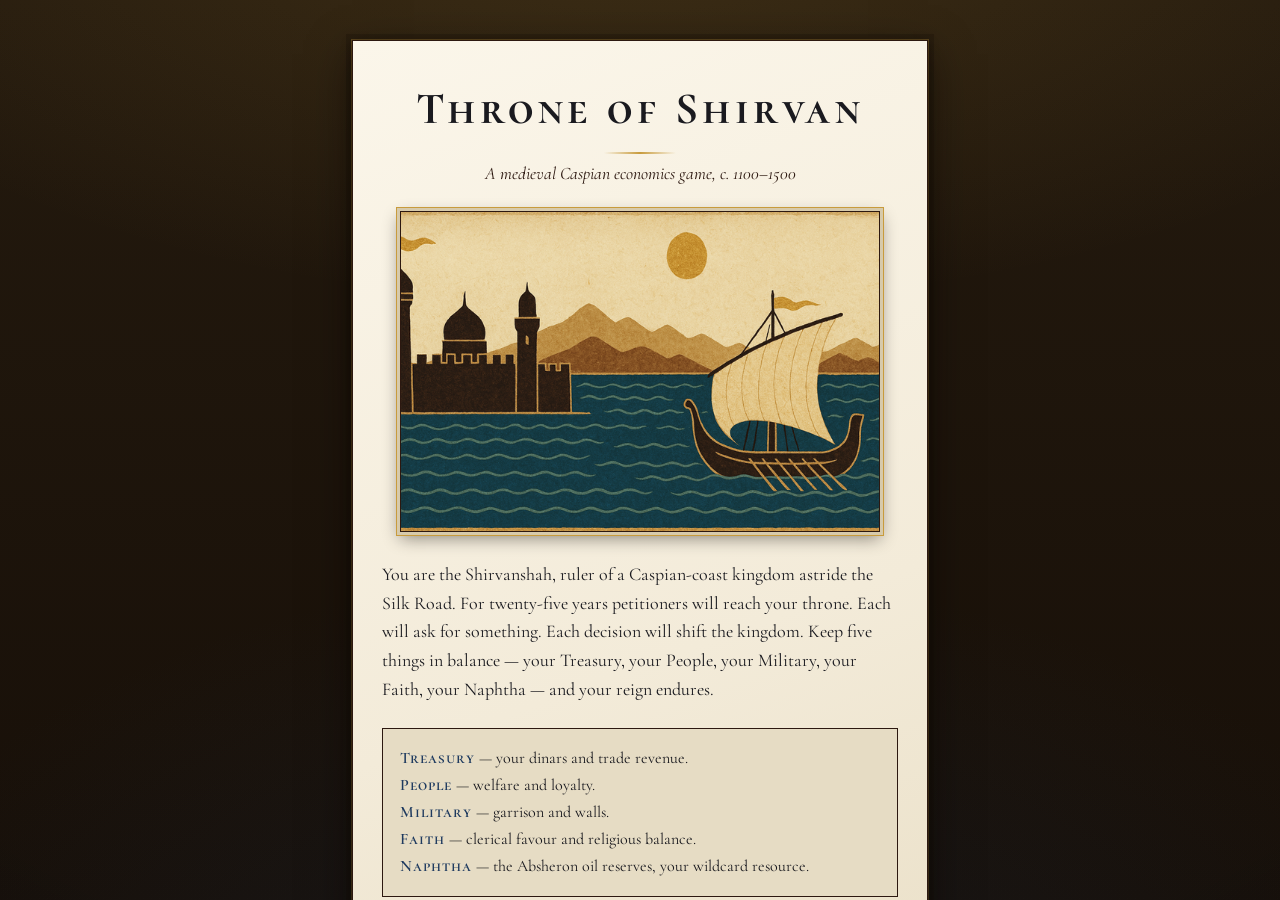
==== index.html @ 5d327ab9 "Phase 0-1: variable reign length + bolder full-window visual overhaul Phase 0 (foundations): - REIGN" ====
<!DOCTYPE html>
<html lang="en">
  <head>
    <meta charset="UTF-8" />
    <meta name="viewport" content="width=device-width, initial-scale=1.0" />
    <title>Throne of Shirvan</title>
    <meta
      name="description"
      content="A Reigns-style card game set in the medieval Shirvanshah court on the Caspian — balance five stats across twenty-five years, one micro-essay of Caspian economic history per choice."
    />
    <meta name="theme-color" content="#f3ebd9" />
    <link
      rel="icon"
      href="data:image/svg+xml,%3Csvg xmlns='http://www.w3.org/2000/svg' viewBox='0 0 32 32'%3E%3Crect width='32' height='32' fill='%231e3a5f'/%3E%3Cpath d='M16 5l7 11-7 11-7-11z' fill='%23c89b3c'/%3E%3C/svg%3E"
    />
    <link rel="preconnect" href="https://fonts.googleapis.com" />
    <link rel="preconnect" href="https://fonts.gstatic.com" crossorigin />
    <link
      href="https://fonts.googleapis.com/css2?family=Cormorant+Garamond:ital,wght@0,400;0,500;0,600;1,400&family=Cormorant+SC:wght@500;600;700&display=swap"
      rel="stylesheet"
    />
    <link rel="stylesheet" href="src/style.css" />
  </head>
  <body>
    <main id="app">
      <header class="hud">
        <button
          type="button"
          class="audio-toggle"
          id="audio-toggle"
          aria-pressed="false"
          aria-label="Music: off"
          title="Music"
        >
          <svg class="audio-icon" viewBox="0 0 24 24" aria-hidden="true">
            <path d="M3 9v6h4l5 5V4L7 9H3z" fill="currentColor" />
            <path
              class="audio-wave"
              d="M16 7.5c1.4 1 2.3 2.7 2.3 4.5s-.9 3.5-2.3 4.5"
              stroke="currentColor"
              stroke-width="1.6"
              fill="none"
              stroke-linecap="round"
            />
            <path
              class="audio-wave"
              d="M19 5c2.2 1.7 3.6 4.2 3.6 7s-1.4 5.3-3.6 7"
              stroke="currentColor"
              stroke-width="1.6"
              fill="none"
              stroke-linecap="round"
            />
            <line
              class="audio-mute"
              x1="3"
              y1="3"
              x2="22"
              y2="22"
              stroke="currentColor"
              stroke-width="1.8"
              stroke-linecap="round"
            />
          </svg>
        </button>
        <h1>Throne of Shirvan</h1>
        <div class="hud-corner">
          <button type="button" class="about-link" id="about-link">About / How to play</button>
          <button type="button" class="about-link codex-link" id="codex-link" aria-haspopup="dialog">Codex</button>
        </div>
        <ul class="stats" id="stats" aria-label="Kingdom stats"></ul>
        <div class="reign" id="reign">
          <div class="timeline" id="timeline" aria-hidden="true"></div>
          <p class="reign-label">Year <span id="cards-played">0</span> of <span id="reign-length">25</span></p>
        </div>
      </header>

      <section class="card" id="card">
        <header class="card-header">
          <div class="card-emblem" id="card-emblem" aria-hidden="true" hidden></div>
          <div class="speaker-block">
            <p class="speaker" id="speaker"></p>
            <div class="affinity" id="affinity" hidden></div>
          </div>
        </header>
        <p class="scenario" id="scenario" aria-live="polite" aria-atomic="true"></p>
        <p class="concept-chip" id="concept-chip" hidden></p>
        <p class="explanation" id="explanation" aria-live="polite" aria-atomic="true" hidden></p>
        <div class="options" id="options"></div>
      </section>
    </main>

    <section class="intro" id="intro" aria-hidden="false">
      <div class="intro-content">
        <h1 class="intro-title">Throne of Shirvan</h1>
        <p class="intro-subtitle">A medieval Caspian economics game, c. 1100&ndash;1500</p>
        <img
          class="intro-scene"
          src="assets/intro-scene-960.png"
          srcset="assets/intro-scene-640.png 640w, assets/intro-scene-960.png 960w, assets/intro-scene.png 1536w"
          sizes="(max-width: 30rem) 90vw, 30rem"
          width="1536"
          height="1024"
          alt="A Caspian coast scene with city walls, a tower, and a galley on the water"
        />
        <p class="intro-premise">
          You are the Shirvanshah, ruler of a Caspian-coast kingdom astride the Silk Road.
          For twenty-five years petitioners will reach your throne. Each will ask for something.
          Each decision will shift the kingdom. Keep five things in balance &mdash;
          your Treasury, your People, your Military, your Faith, your Naphtha &mdash;
          and your reign endures.
        </p>
        <ul class="intro-stat-key">
          <li><span class="key-stat">Treasury</span> &mdash; your dinars and trade revenue.</li>
          <li><span class="key-stat">People</span> &mdash; welfare and loyalty.</li>
          <li><span class="key-stat">Military</span> &mdash; garrison and walls.</li>
          <li><span class="key-stat">Faith</span> &mdash; clerical favour and religious balance.</li>
          <li><span class="key-stat">Naphtha</span> &mdash; the Absheron oil reserves, your wildcard resource.</li>
        </ul>
        <div class="intro-setup" id="intro-setup">
          <fieldset class="difficulty" id="difficulty">
            <legend>Difficulty</legend>
            <label><input type="radio" name="difficulty" value="lenient" /> Lenient</label>
            <label><input type="radio" name="difficulty" value="normal" checked /> Normal</label>
            <label><input type="radio" name="difficulty" value="hard" /> Hard</label>
          </fieldset>
          <label class="daily-toggle"><input type="checkbox" id="daily-toggle" /> Daily reign &mdash; the same deck for every player today</label>
        </div>
        <div class="intro-actions">
          <button class="intro-begin" type="button" id="intro-begin">Begin Reign</button>
          <button class="intro-secondary" type="button" id="intro-secondary" hidden>Begin a New Reign</button>
          <button class="intro-secondary" type="button" id="intro-codex">View the Codex</button>
        </div>
      </div>
    </section>

    <div class="codex-overlay" id="codex" hidden role="dialog" aria-modal="true" aria-label="The Codex">
      <div class="codex-panel">
        <button type="button" class="codex-close" id="codex-close" aria-label="Close the Codex">&times;</button>
        <h2 class="codex-heading">The Codex</h2>
        <div class="codex-body" id="codex-body"></div>
      </div>
    </div>

    <script type="module" src="src/game.js" defer></script>
  </body>
</html>
---- src/style.css ----
:root {
  --ink: #1a1a1f;
  --parchment: #f3ebd9;
  --parchment-hi: #fbf6ea; /* lit highlight on parchment surfaces */
  --parchment-lo: #e7dcc2; /* shaded parchment for gradients */
  --caspian: #1e3a5f;
  --caspian-deep: #13273f;
  --saffron: #c89b3c;
  --saffron-hi: #e7c66b; /* gold glint / sheen highlight */
  --naphtha: #2c1810;
  --stone: #e6dcc4;
  --stone-lo: #d7caab; /* shaded stone for gradients */
  --moss: #4a6741; /* brand moss — stat fill */
  --moss-text: #38502f; /* darker moss that meets AA on light surfaces */
  --brick: #7a2f2a;
  --brick-hi: #a4443c;
  --silk: #8a5a14;
  --silk-text: #6c4610; /* darker silk that meets AA on light surfaces */

  /* Atmosphere — the dark court ground behind the lit parchment panel */
  --court-bg: #170f08;
  --court-bg-2: #241a0e;

  /* Depth + light */
  --shadow-inset: 0 1px 0 rgba(255, 250, 238, 0.5) inset, 0 2px 6px rgba(20, 12, 4, 0.16);
  --shadow-panel: 0 14px 40px rgba(10, 6, 2, 0.55), 0 3px 10px rgba(10, 6, 2, 0.35);
  --shadow-card: 0 8px 22px rgba(12, 7, 2, 0.4);
  --mat-frame: 0 0 0 3px var(--stone-lo), 0 0 0 4px var(--saffron), 0 6px 16px rgba(12, 7, 2, 0.45);
  --glow-warm: 0 0 44px rgba(200, 155, 60, 0.16);
}

* {
  box-sizing: border-box;
}

body {
  margin: 0;
  padding: 2.5rem 1rem;
  min-height: 100vh;
  background-color: var(--court-bg);
  background-image:
    radial-gradient(125% 80% at 50% -12%, rgba(200, 155, 60, 0.14), transparent 58%),
    radial-gradient(120% 100% at 50% 118%, rgba(30, 58, 95, 0.22), transparent 55%),
    radial-gradient(140% 130% at 50% 45%, transparent 52%, rgba(0, 0, 0, 0.5)),
    linear-gradient(var(--court-bg-2), var(--court-bg));
  background-attachment: fixed;
  color: var(--ink);
  font-family: "Cormorant Garamond", Georgia, serif;
  font-size: 1.125rem;
  line-height: 1.5;
}

/* The play area is a lit parchment page floating on the dark court ground. */
#app {
  max-width: 36rem;
  margin: 0 auto;
  perspective: 1200px;
  background: linear-gradient(160deg, var(--parchment-hi), var(--parchment) 55%, var(--parchment-lo));
  border: 1px solid var(--naphtha);
  box-shadow: var(--shadow-panel), 0 0 0 1px rgba(200, 155, 60, 0.35),
    0 0 0 6px rgba(20, 12, 4, 0.25);
  padding: 1.6rem 1.6rem 2rem;
}

h1,
h2,
h3,
.speaker {
  font-family: "Cormorant SC", "Cormorant Garamond", Georgia, serif;
  font-weight: 600;
  letter-spacing: 0.04em;
  margin: 0 0 0.5rem;
}

.hud {
  position: relative;
  border-bottom: 1px solid var(--naphtha);
  padding-bottom: 1rem;
  margin-bottom: 2rem;
  text-align: center;
}

.about-link {
  position: absolute;
  top: 0;
  right: 0;
  background: none;
  border: none;
  color: var(--naphtha);
  font-family: "Cormorant Garamond", Georgia, serif;
  font-style: italic;
  font-size: 0.85rem;
  cursor: pointer;
  text-decoration: underline;
  text-underline-offset: 0.2rem;
  padding: 0.25rem 0.4rem;
}

.about-link:hover,
.about-link:focus-visible {
  color: var(--caspian);
  outline: none;
}

.stats {
  list-style: none;
  display: flex;
  flex-direction: column;
  gap: 0.4rem;
  padding: 0.75rem 0.9rem;
  margin: 1rem 0 0.75rem;
  background: var(--stone);
  border: 1px solid var(--naphtha);
  text-align: left;
}

.stat {
  position: relative;
  display: grid;
  grid-template-columns: 5.5rem 1fr 2.25rem;
  align-items: center;
  gap: 0.6rem;
}

.stat-name {
  font-family: "Cormorant SC", "Cormorant Garamond", Georgia, serif;
  font-size: 0.8rem;
  letter-spacing: 0.08em;
  color: var(--naphtha);
  transition: color 200ms ease;
}

.stat-track {
  height: 0.6rem;
  background: var(--parchment);
  border: 1px solid var(--naphtha);
  transition: border-color 200ms ease, box-shadow 200ms ease;
}

.stat-fill {
  height: 100%;
  width: 0%;
  background: var(--stat-color, var(--naphtha));
  transition: width 400ms ease-out;
}

.stat-value {
  font-family: "Cormorant SC", "Cormorant Garamond", Georgia, serif;
  font-size: 0.95rem;
  color: var(--caspian);
  text-align: right;
  font-variant-numeric: tabular-nums;
}

.stat[data-stat="treasury"] { --stat-color: var(--saffron); }
.stat[data-stat="people"]   { --stat-color: var(--moss); }
.stat[data-stat="military"] { --stat-color: var(--brick); }
.stat[data-stat="faith"]    { --stat-color: var(--caspian); }
.stat[data-stat="naphtha"]  { --stat-color: var(--naphtha); }

.stat.warning .stat-track {
  border-color: var(--brick);
  box-shadow: inset 0 0 0 1px var(--brick);
}

.stat.warning .stat-name {
  color: var(--brick);
  font-style: italic;
}

.stat[data-tooltip] {
  cursor: help;
}

.stat[data-tooltip]:hover::after,
.stat[data-tooltip]:focus-within::after {
  content: attr(data-tooltip);
  position: absolute;
  top: calc(100% + 0.3rem);
  left: 0;
  max-width: 22rem;
  background: var(--ink);
  color: var(--parchment);
  font-family: "Cormorant Garamond", Georgia, serif;
  font-style: italic;
  font-size: 0.9rem;
  letter-spacing: normal;
  text-transform: none;
  padding: 0.4rem 0.7rem;
  white-space: normal;
  z-index: 60;
  pointer-events: none;
}

.stat-delta {
  position: absolute;
  right: 0;
  bottom: 0;
  font-family: "Cormorant SC", "Cormorant Garamond", Georgia, serif;
  font-size: 0.95rem;
  font-weight: 600;
  letter-spacing: 0.04em;
  font-variant-numeric: tabular-nums;
  pointer-events: none;
  z-index: 30;
  animation: float-delta 1500ms ease-out forwards;
}

.stat-delta.positive { color: var(--moss-text); }
.stat-delta.negative { color: var(--brick); }

@keyframes float-delta {
  0%   { opacity: 0; transform: translate(0, 0.2rem); }
  15%  { opacity: 1; transform: translate(0, 0); }
  100% { opacity: 0; transform: translate(0, -1.6rem); }
}

.reign {
  margin: 0;
  font-style: italic;
  color: var(--naphtha);
}

.card {
  position: relative;
  background: linear-gradient(165deg, var(--stone), var(--stone-lo));
  border: 1px solid var(--naphtha);
  border-top: 3px solid var(--saffron);
  box-shadow: var(--shadow-inset), var(--shadow-card), var(--glow-warm);
  padding: 1.5rem;
  transition: opacity 150ms ease, transform 180ms ease;
  transform-origin: center center;
}

.card.fading {
  opacity: 0;
  transform: rotateY(-18deg) translateY(2px);
}

.card-header {
  display: flex;
  align-items: center;
  gap: 0.9rem;
  margin: 0 0 0.9rem;
  padding-bottom: 0.8rem;
  border-bottom: 1px solid rgba(44, 24, 16, 0.18);
}

.card-emblem {
  flex-shrink: 0;
  line-height: 0;
}

.card-emblem[hidden] {
  display: none;
}

.card-emblem img {
  display: block;
}

.card-emblem[data-kind="portrait"] img {
  width: 132px;
  height: 132px;
  object-fit: cover;
  box-shadow: var(--mat-frame);
}

.card-emblem[data-kind="icon"] img {
  width: 58px;
  height: 58px;
  object-fit: cover;
  box-shadow: 0 0 0 2px var(--stone-lo), 0 0 0 3px var(--saffron),
    0 3px 9px rgba(12, 7, 2, 0.4);
}

.card.ending {
  text-align: center;
}

.card.ending .speaker {
  font-family: "Cormorant SC", "Cormorant Garamond", Georgia, serif;
  font-weight: 700;
  font-size: 2.2rem;
  letter-spacing: 0.16em;
  text-transform: none;
  color: var(--ink);
  margin: 0.25rem 0 1.25rem;
}

.card.ending .scenario {
  font-family: "Cormorant Garamond", Georgia, serif;
  font-size: 1rem;
  font-style: normal;
  font-variant-numeric: tabular-nums;
  color: var(--naphtha);
  margin: 0 0 1.5rem;
  letter-spacing: 0.01em;
}

.card.ending .explanation {
  font-style: italic;
  border-left: none;
  padding-left: 0;
  text-align: left;
  color: var(--ink);
  font-size: 1.1rem;
  line-height: 1.65;
  margin: 0 0 1.75rem;
}

.speaker {
  color: var(--caspian);
  text-transform: uppercase;
  font-size: 0.85rem;
  letter-spacing: 0.1em;
}

.card-header .speaker {
  margin: 0;
}

.speaker-block {
  flex: 1;
  min-width: 0;
}

.affinity {
  display: flex;
  align-items: center;
  gap: 0.18rem;
  margin-top: 0.25rem;
}

.affinity[hidden] {
  display: none;
}

.affinity-dot {
  width: 0.42rem;
  height: 0.42rem;
  border: 1px solid var(--naphtha);
  background: transparent;
  display: inline-block;
}

.affinity-dot.filled {
  background: var(--naphtha);
}

.affinity-axis {
  width: 1px;
  height: 0.7rem;
  background: var(--naphtha);
  margin: 0 0.2rem;
  display: inline-block;
}

.scenario {
  font-size: 1.25rem;
  margin: 0 0 1.5rem;
}

.explanation {
  font-style: italic;
  border-left: 3px solid var(--saffron);
  padding-left: 0.75rem;
  margin: 0 0 1.5rem;
  color: var(--naphtha);
  white-space: pre-wrap;
}

.options {
  display: flex;
  flex-direction: column;
  gap: 0.75rem;
}

.options button {
  font-family: inherit;
  font-size: 1.05rem;
  background: linear-gradient(var(--parchment-hi), var(--parchment));
  color: var(--ink);
  border: 1px solid var(--naphtha);
  border-radius: 0;
  padding: 0.7rem 0.9rem;
  cursor: pointer;
  text-align: left;
  display: flex;
  align-items: center;
  gap: 0.6rem;
  width: 100%;
  box-shadow: var(--shadow-inset);
  transition: background-color 150ms ease, box-shadow 150ms ease, transform 90ms ease;
}

.options button .option-label {
  flex: 1;
}

.options button:hover {
  background: linear-gradient(var(--stone), var(--stone-lo));
  box-shadow: inset 0 0 0 1px var(--saffron), 0 0 12px rgba(200, 155, 60, 0.28);
}

.options button:active {
  transform: translateY(1px);
  box-shadow: inset 0 2px 5px rgba(20, 12, 4, 0.22);
}

.options button:focus-visible {
  background: linear-gradient(var(--stone), var(--stone-lo));
  box-shadow: inset 0 0 0 2px var(--naphtha);
  outline: none;
}

.key-hint {
  display: inline-flex;
  align-items: center;
  justify-content: center;
  min-width: 1.3rem;
  padding: 0.05rem 0.35rem;
  font-family: "Cormorant SC", "Cormorant Garamond", Georgia, serif;
  font-size: 0.75rem;
  font-weight: 600;
  letter-spacing: 0.05em;
  color: var(--naphtha);
  background: var(--stone);
  border: 1px solid var(--naphtha);
}

.options button:hover .key-hint,
.options button:focus-visible .key-hint {
  background: var(--parchment);
}

.key-hint-continue {
  font-size: 0.95rem;
  letter-spacing: 0;
}

.intro {
  position: fixed;
  inset: 0;
  background-color: var(--court-bg);
  background-image:
    radial-gradient(125% 80% at 50% -12%, rgba(200, 155, 60, 0.16), transparent 58%),
    radial-gradient(120% 100% at 50% 118%, rgba(30, 58, 95, 0.22), transparent 55%),
    radial-gradient(140% 130% at 50% 45%, transparent 50%, rgba(0, 0, 0, 0.55)),
    linear-gradient(var(--court-bg-2), var(--court-bg));
  display: flex;
  align-items: flex-start;
  justify-content: center;
  padding: 2.5rem 1rem;
  overflow-y: auto;
  z-index: 200;
  opacity: 1;
  transition: opacity 300ms ease;
}

.intro[hidden] {
  display: none;
}

.intro.fading-out {
  opacity: 0;
}

.intro-content {
  max-width: 36rem;
  width: 100%;
  text-align: center;
  background: linear-gradient(160deg, var(--parchment-hi), var(--parchment) 55%, var(--parchment-lo));
  border: 1px solid var(--naphtha);
  box-shadow: var(--shadow-panel), 0 0 0 1px rgba(200, 155, 60, 0.35),
    0 0 0 6px rgba(20, 12, 4, 0.25);
  padding: 2.2rem 1.8rem 1.9rem;
}

.intro-title {
  font-family: "Cormorant SC", "Cormorant Garamond", Georgia, serif;
  font-weight: 700;
  font-size: 2.8rem;
  letter-spacing: 0.1em;
  margin: 0 0 0.4rem;
  color: var(--ink);
  text-shadow: 0 1px 0 var(--parchment-hi);
}

.intro-title::after {
  content: "";
  display: block;
  width: 4.5rem;
  height: 2px;
  margin: 0.55rem auto 0;
  background: linear-gradient(90deg, transparent, var(--saffron), transparent);
}

.intro-subtitle {
  font-style: italic;
  font-size: 1.1rem;
  color: var(--naphtha);
  margin: 0 0 1.5rem;
}

.intro-scene {
  display: block;
  width: 100%;
  max-width: 30rem;
  height: auto;
  margin: 0 auto 1.75rem;
  border: 1px solid var(--naphtha);
  box-shadow: var(--mat-frame);
}

.intro-premise {
  text-align: left;
  margin: 0 0 1.5rem;
  line-height: 1.6;
}

.intro-stat-key {
  list-style: none;
  text-align: left;
  background: var(--stone);
  border: 1px solid var(--naphtha);
  padding: 0.9rem 1.1rem;
  margin: 0 0 2rem;
  font-size: 1rem;
  line-height: 1.55;
}

.intro-stat-key li {
  margin: 0.15rem 0;
}

.intro-stat-key .key-stat {
  font-family: "Cormorant SC", "Cormorant Garamond", Georgia, serif;
  font-weight: 600;
  letter-spacing: 0.06em;
  color: var(--caspian);
}

.intro-actions {
  display: flex;
  justify-content: center;
}

.intro-begin {
  font-family: inherit;
  font-size: 1.1rem;
  background: var(--parchment);
  color: var(--ink);
  border: 1px solid var(--naphtha);
  border-radius: 0;
  padding: 0.7rem 1.6rem;
  cursor: pointer;
  letter-spacing: 0.04em;
  transition: background-color 150ms ease, box-shadow 150ms ease;
}

.intro-begin:hover,
.intro-begin:focus-visible {
  background: var(--stone);
  box-shadow: inset 0 0 0 1px var(--naphtha);
  outline: none;
}

.intro-actions {
  flex-direction: column;
  gap: 0.5rem;
  align-items: center;
}

.intro-secondary {
  font-family: "Cormorant Garamond", Georgia, serif;
  font-style: italic;
  font-size: 0.9rem;
  background: none;
  color: var(--naphtha);
  border: none;
  padding: 0.3rem 0.6rem;
  cursor: pointer;
  text-decoration: underline;
  text-underline-offset: 0.2rem;
  letter-spacing: 0.02em;
}

.intro-secondary[hidden] {
  display: none;
}

.intro-secondary:hover,
.intro-secondary:focus-visible {
  color: var(--ink);
  outline: none;
}

/* Audio toggle */
.audio-toggle {
  position: absolute;
  top: 0;
  left: 0;
  background: none;
  border: none;
  color: var(--naphtha);
  padding: 0.25rem 0.4rem;
  cursor: pointer;
  line-height: 0;
}

.audio-toggle:hover,
.audio-toggle:focus-visible {
  color: var(--caspian);
  outline: none;
}

.audio-icon {
  width: 1.25rem;
  height: 1.25rem;
  display: block;
}

.audio-toggle[aria-pressed="false"] .audio-wave {
  display: none;
}

.audio-toggle[aria-pressed="true"] .audio-mute {
  display: none;
}

/* Hover/focus preview of stat effects on option buttons */
.options button {
  flex-wrap: wrap;
  row-gap: 0;
}

.option-preview {
  width: 100%;
  display: none;
  flex-wrap: wrap;
  gap: 0.3rem 0.8rem;
  margin-top: 0.4rem;
  padding-left: 1.9rem;
  font-family: "Cormorant SC", "Cormorant Garamond", Georgia, serif;
  font-size: 0.78rem;
  letter-spacing: 0.06em;
  font-variant-numeric: tabular-nums;
}

.options button:hover .option-preview,
.options button:focus-visible .option-preview {
  display: flex;
}

.option-preview-chip {
  white-space: nowrap;
  color: var(--naphtha);
}

.option-preview-chip.positive { color: var(--moss-text); }
.option-preview-chip.negative { color: var(--brick); }

/* Tutorial overlay */
.tutorial {
  position: fixed;
  inset: 0;
  z-index: 150;
  pointer-events: none;
}

.tutorial[hidden] {
  display: none;
}

.tutorial-backdrop {
  position: absolute;
  inset: 0;
  background: rgba(20, 12, 4, 0.55);
}

.tutorial-tip {
  position: absolute;
  background: var(--parchment);
  color: var(--ink);
  border: 1px solid var(--naphtha);
  padding: 0.5rem 0.75rem;
  font-family: "Cormorant Garamond", Georgia, serif;
  font-style: italic;
  font-size: 0.95rem;
  line-height: 1.35;
  max-width: 14rem;
  pointer-events: auto;
}

.tutorial-tip::before,
.tutorial-tip::after {
  content: "";
  position: absolute;
  width: 0;
  height: 0;
}

.tutorial-tip[data-side="left"]::before {
  top: 50%;
  left: -8px;
  transform: translateY(-50%);
  border-top: 7px solid transparent;
  border-bottom: 7px solid transparent;
  border-right: 8px solid var(--naphtha);
}

.tutorial-tip[data-side="left"]::after {
  top: 50%;
  left: -6px;
  transform: translateY(-50%);
  border-top: 6px solid transparent;
  border-bottom: 6px solid transparent;
  border-right: 7px solid var(--parchment);
}

.tutorial-tip[data-side="right"]::before {
  top: 50%;
  right: -8px;
  transform: translateY(-50%);
  border-top: 7px solid transparent;
  border-bottom: 7px solid transparent;
  border-left: 8px solid var(--naphtha);
}

.tutorial-tip[data-side="right"]::after {
  top: 50%;
  right: -6px;
  transform: translateY(-50%);
  border-top: 6px solid transparent;
  border-bottom: 6px solid transparent;
  border-left: 7px solid var(--parchment);
}

.tutorial-tip[data-side="top"]::before {
  top: -8px;
  left: 50%;
  transform: translateX(-50%);
  border-left: 7px solid transparent;
  border-right: 7px solid transparent;
  border-bottom: 8px solid var(--naphtha);
}

.tutorial-tip[data-side="top"]::after {
  top: -6px;
  left: 50%;
  transform: translateX(-50%);
  border-left: 6px solid transparent;
  border-right: 6px solid transparent;
  border-bottom: 7px solid var(--parchment);
}

.tutorial-tip[data-side="bottom"]::before {
  bottom: -8px;
  left: 50%;
  transform: translateX(-50%);
  border-left: 7px solid transparent;
  border-right: 7px solid transparent;
  border-top: 8px solid var(--naphtha);
}

.tutorial-tip[data-side="bottom"]::after {
  bottom: -6px;
  left: 50%;
  transform: translateX(-50%);
  border-left: 6px solid transparent;
  border-right: 6px solid transparent;
  border-top: 7px solid var(--parchment);
}

.tutorial-dismiss {
  position: absolute;
  bottom: 1.5rem;
  right: 1.5rem;
  font-family: inherit;
  font-size: 1rem;
  background: var(--parchment);
  color: var(--ink);
  border: 1px solid var(--naphtha);
  border-radius: 0;
  padding: 0.55rem 1.2rem;
  cursor: pointer;
  letter-spacing: 0.04em;
  pointer-events: auto;
}

.tutorial-dismiss:hover,
.tutorial-dismiss:focus-visible {
  background: var(--stone);
  box-shadow: inset 0 0 0 1px var(--naphtha);
  outline: none;
}

/* Chronicle (card history) on ending screen */
.chronicle {
  text-align: left;
  margin: 0 0 1.5rem;
  border: 1px solid var(--naphtha);
  padding: 0.5rem 0.9rem 0.7rem;
  background: var(--parchment);
}

.chronicle > summary {
  cursor: pointer;
  font-family: "Cormorant SC", "Cormorant Garamond", Georgia, serif;
  font-size: 0.95rem;
  letter-spacing: 0.08em;
  color: var(--caspian);
  padding: 0.25rem 0;
  list-style: none;
}

.chronicle > summary::-webkit-details-marker {
  display: none;
}

.chronicle > summary::before {
  content: "+ ";
  font-family: "Cormorant SC", "Cormorant Garamond", Georgia, serif;
  color: var(--naphtha);
}

.chronicle[open] > summary::before {
  content: "− ";
}

.chronicle > summary:hover,
.chronicle > summary:focus-visible {
  color: var(--naphtha);
  outline: none;
}

.chronicle-list {
  list-style: upper-roman;
  padding-left: 2.2rem;
  margin: 0.7rem 0 0.2rem;
  font-family: "Cormorant Garamond", Georgia, serif;
  font-size: 0.98rem;
  line-height: 1.45;
  color: var(--ink);
}

.chronicle-list ::marker {
  font-family: "Cormorant SC", "Cormorant Garamond", Georgia, serif;
  color: var(--naphtha);
}

.chronicle-entry {
  margin-bottom: 0.55rem;
}

.chronicle-speaker {
  font-family: "Cormorant SC", "Cormorant Garamond", Georgia, serif;
  font-size: 0.78rem;
  letter-spacing: 0.08em;
  color: var(--caspian);
}

.chronicle-entry[data-type="arc"] .chronicle-tag {
  color: var(--silk-text);
}

.chronicle-entry[data-type="crisis"] .chronicle-tag {
  color: var(--brick);
}

.chronicle-tag {
  font-family: "Cormorant SC", "Cormorant Garamond", Georgia, serif;
  font-size: 0.7rem;
  letter-spacing: 0.1em;
  margin-left: 0.4rem;
}

.chronicle-effects {
  margin-left: 0.4rem;
  font-family: "Cormorant SC", "Cormorant Garamond", Georgia, serif;
  font-size: 0.72rem;
  letter-spacing: 0.05em;
  color: var(--naphtha);
  font-variant-numeric: tabular-nums;
}

.chronicle-choice {
  display: block;
  font-style: italic;
  color: var(--naphtha);
  margin-top: 0.05rem;
  font-size: 0.95rem;
}

/* Speaker-type accent colours — wake up data-speaker-type */
.speaker[data-speaker-type="vizier"]  { color: var(--moss-text); }
.speaker[data-speaker-type="qadi"]    { color: var(--caspian); }
.speaker[data-speaker-type="tahmina"] { color: var(--silk-text); }
.speaker[data-speaker-type="general"] { color: var(--brick); }
.speaker[data-speaker-type="envoy"]   { color: var(--naphtha); }

/* Stat-row focus ring (paired with tabindex="0" in JS) */
.stat[tabindex]:focus {
  outline: none;
}

.stat[tabindex]:focus-visible {
  outline: 2px solid var(--naphtha);
  outline-offset: 2px;
}

/* Portrait breathing — subtle vertical idle */
.card-emblem[data-kind="portrait"] img {
  animation: portrait-breathe 4.2s ease-in-out infinite;
  will-change: transform;
}

@keyframes portrait-breathe {
  0%, 100% { transform: translateY(0); }
  50%      { transform: translateY(-2px); }
}

/* Reduced-motion: disable every motion effect, keep the simple opacity cue */
@media (prefers-reduced-motion: reduce) {
  .card {
    transition: opacity 100ms ease;
  }
  .card.fading {
    transform: none;
  }
  .card-emblem[data-kind="portrait"] img {
    animation: none;
  }
  .stat-delta {
    animation: none;
    opacity: 1;
  }
  .intro {
    transition: none;
  }
  .stat-fill {
    transition: none;
  }
}

/* ------------------------------------------------------------------ */
/* Review fixes: touch preview, responsive layout, visible focus rings */
/* ------------------------------------------------------------------ */

/* Touch / no-hover devices have no way to hover an option, and the first tap
   commits the choice — so always show the stat-delta preview there. */
@media (hover: none), (pointer: coarse) {
  .option-preview {
    display: flex;
  }
}

/* The text/icon controls previously signalled focus with a colour change only
   (fails WCAG 2.4.7 / 1.4.11). Give them a real outline. These rules come after
   the originals, so they win without editing each block. */
.about-link:focus-visible,
.audio-toggle:focus-visible,
.intro-secondary:focus-visible,
.chronicle > summary:focus-visible {
  outline: 2px solid var(--caspian);
  outline-offset: 2px;
}

/* Keyboard focus on buttons was only 1px different from hover; make it distinct. */
.options button:focus-visible,
.intro-begin:focus-visible,
.tutorial-dismiss:focus-visible {
  outline: 2px solid var(--caspian);
  outline-offset: 2px;
}

/* Small screens: the layout had no breakpoints. Shrink the fixed columns,
   portrait, and padding so the stat names don't clip below ~360px. */
@media (max-width: 30rem) {
  body {
    padding: 1rem 0.55rem;
    font-size: 1.05rem;
  }
  #app {
    padding: 1rem 1rem 1.4rem;
  }
  .intro {
    padding: 1rem 0.55rem;
  }
  .intro-content {
    padding: 1.4rem 1.1rem 1.3rem;
  }
  .stat {
    grid-template-columns: 4.2rem 1fr 1.9rem;
    gap: 0.4rem;
  }
  .stat-name {
    font-size: 0.72rem;
    letter-spacing: 0.04em;
  }
  .card {
    padding: 1.1rem;
  }
  .card-emblem[data-kind="portrait"] img {
    width: 96px;
    height: 96px;
  }
  .card-emblem[data-kind="icon"] img {
    width: 50px;
    height: 50px;
  }
  .scenario {
    font-size: 1.12rem;
  }
  .intro-title {
    font-size: 2.1rem;
  }
}

/* Windows High Contrast / forced-colors mode strips box-shadow rings; keep a
   focus outline so keyboard users are never left without one. */
@media (forced-colors: active) {
  .options button:focus-visible,
  .intro-begin:focus-visible,
  .about-link:focus-visible,
  .audio-toggle:focus-visible,
  .intro-secondary:focus-visible,
  .tutorial-dismiss:focus-visible,
  .chronicle > summary:focus-visible {
    outline: 2px solid Highlight;
  }
}

/* ================================================================== */
/* New features: HUD corner, year timeline, concept chip, stat pulse, */
/* swipe, difficulty/daily, reign report, Codex                        */
/* ================================================================== */

/* Top-right control stack (About + Codex) */
.hud-corner {
  position: absolute;
  top: 0;
  right: 0;
  display: flex;
  flex-direction: column;
  align-items: flex-end;
  gap: 0.05rem;
}
.hud-corner .about-link {
  position: static;
  top: auto;
  right: auto;
}

/* Year timeline */
.timeline {
  display: flex;
  gap: 2px;
  margin: 0.6rem 0 0.35rem;
}
.tl-notch {
  flex: 1 1 0;
  height: 5px;
  background: var(--parchment);
  border: 1px solid var(--naphtha);
  opacity: 0.45;
  transition: background-color 200ms ease, opacity 200ms ease;
}
.tl-notch.filled {
  background: var(--saffron);
  opacity: 1;
}
.reign-label {
  margin: 0;
  font-style: italic;
  color: var(--naphtha);
  font-size: 0.95rem;
}

/* Concept chip above the explanation */
.concept-chip {
  display: inline-block;
  margin: 0 0 0.7rem;
  padding: 0.15rem 0.6rem 0.2rem;
  background: var(--saffron);
  color: var(--ink);
  border: 1px solid var(--naphtha);
  font-family: "Cormorant SC", "Cormorant Garamond", Georgia, serif;
  font-size: 0.74rem;
  font-weight: 600;
  letter-spacing: 0.1em;
  text-transform: uppercase;
}
.concept-chip[hidden] {
  display: none;
}
.concept-chip::before {
  content: "\2696\00a0"; /* balance scales + nbsp */
}

/* Stat-bar pulse on change */
.stat.pulse .stat-track {
  animation: stat-pulse 600ms ease-out;
}
@keyframes stat-pulse {
  0% { box-shadow: none; }
  30% { box-shadow: 0 0 0 2px var(--saffron); }
  100% { box-shadow: none; }
}

/* Swipe-to-choose */
.card {
  touch-action: pan-y; /* let vertical scroll pass; we handle horizontal drags */
}
.card[data-swiping] {
  cursor: grabbing;
}
.options button.swipe-target {
  background: var(--stone);
  box-shadow: inset 0 0 0 2px var(--saffron);
}

/* Intro difficulty + daily controls */
.intro-setup {
  display: flex;
  flex-direction: column;
  align-items: center;
  gap: 0.7rem;
  margin: 0 0 1.5rem;
}
.intro-setup[hidden] {
  display: none;
}
.difficulty {
  border: 1px solid var(--naphtha);
  background: var(--stone);
  padding: 0.4rem 0.9rem 0.6rem;
  display: flex;
  gap: 0.9rem;
  align-items: center;
}
.difficulty legend {
  font-family: "Cormorant SC", "Cormorant Garamond", Georgia, serif;
  font-size: 0.78rem;
  letter-spacing: 0.08em;
  text-transform: uppercase;
  color: var(--caspian);
  padding: 0 0.4rem;
}
.difficulty label {
  display: inline-flex;
  align-items: center;
  gap: 0.25rem;
  cursor: pointer;
}
.daily-toggle {
  display: inline-flex;
  align-items: center;
  gap: 0.4rem;
  font-style: italic;
  font-size: 0.92rem;
  color: var(--naphtha);
  cursor: pointer;
}

/* Reign report on the ending screen */
.reign-report {
  text-align: center;
  margin: 0 0 1.25rem;
}
.report-banner {
  font-family: "Cormorant SC", "Cormorant Garamond", Georgia, serif;
  letter-spacing: 0.06em;
  color: var(--silk-text);
  margin: 0 0 0.4rem;
}
.report-line {
  font-style: italic;
  color: var(--naphtha);
  font-size: 0.95rem;
  margin: 0 0 0.7rem;
}
.report-share {
  font-family: inherit;
  font-size: 0.95rem;
  background: var(--parchment);
  color: var(--ink);
  border: 1px solid var(--naphtha);
  padding: 0.4rem 1rem;
  cursor: pointer;
  letter-spacing: 0.03em;
}
.report-share:hover {
  background: var(--stone);
}
.report-share:focus-visible {
  outline: 2px solid var(--caspian);
  outline-offset: 2px;
}

/* Codex modal */
.codex-overlay {
  position: fixed;
  inset: 0;
  z-index: 300;
  background: rgba(20, 12, 4, 0.6);
  display: flex;
  align-items: flex-start;
  justify-content: center;
  padding: 2rem 1rem;
  overflow-y: auto;
}
.codex-overlay[hidden] {
  display: none;
}
.codex-panel {
  position: relative;
  background: var(--parchment);
  border: 1px solid var(--naphtha);
  box-shadow: 0 0 0 6px rgba(200, 155, 60, 0.15);
  max-width: 40rem;
  width: 100%;
  padding: 1.6rem 1.5rem 2rem;
}
.codex-close {
  position: absolute;
  top: 0.4rem;
  right: 0.6rem;
  background: none;
  border: none;
  color: var(--naphtha);
  font-size: 1.7rem;
  line-height: 1;
  cursor: pointer;
  padding: 0.1rem 0.4rem;
}
.codex-close:focus-visible {
  outline: 2px solid var(--caspian);
  outline-offset: 2px;
}
.codex-heading {
  font-family: "Cormorant SC", "Cormorant Garamond", Georgia, serif;
  font-size: 1.8rem;
  letter-spacing: 0.1em;
  margin: 0 0 0.6rem;
  text-align: center;
}
.codex-stats {
  display: flex;
  flex-wrap: wrap;
  justify-content: center;
  gap: 0.4rem 1.1rem;
  font-family: "Cormorant SC", "Cormorant Garamond", Georgia, serif;
  font-size: 0.85rem;
  letter-spacing: 0.05em;
  color: var(--caspian);
  margin: 0 0 1.2rem;
}
.codex-section {
  font-family: "Cormorant SC", "Cormorant Garamond", Georgia, serif;
  font-size: 1.05rem;
  letter-spacing: 0.08em;
  border-bottom: 1px solid var(--naphtha);
  padding-bottom: 0.2rem;
  margin: 1.2rem 0 0.7rem;
}
.codex-list {
  list-style: none;
  padding: 0;
  margin: 0;
}
.codex-item {
  margin: 0 0 0.7rem;
}
.codex-item.locked {
  opacity: 0.5;
}
.codex-name {
  font-family: "Cormorant SC", "Cormorant Garamond", Georgia, serif;
  font-size: 0.95rem;
  letter-spacing: 0.05em;
  color: var(--caspian);
}
.codex-def {
  display: block;
  font-style: italic;
  font-size: 0.98rem;
  line-height: 1.4;
  color: var(--ink);
}
.codex-endings {
  display: flex;
  flex-wrap: wrap;
  gap: 0.5rem;
}
.codex-endings .codex-item {
  margin: 0;
  border: 1px solid var(--naphtha);
  background: var(--stone);
  padding: 0.3rem 0.7rem;
}
.codex-endings .codex-item.locked {
  background: var(--parchment);
}

@media (prefers-reduced-motion: reduce) {
  .stat.pulse .stat-track {
    animation: none;
  }
  .tl-notch {
    transition: none;
  }
}

/* ================================================================== */
/* Bolder visual layer: card deal-in, type accents, ending-mood drama  */
/* ================================================================== */

@keyframes card-deal {
  0% {
    opacity: 0;
    transform: translateY(16px) scale(0.985);
  }
  100% {
    opacity: 1;
    transform: none;
  }
}
.card.dealing {
  animation: card-deal 320ms cubic-bezier(0.2, 0.7, 0.2, 1);
}

@keyframes explain-in {
  0% {
    opacity: 0;
    transform: translateY(4px);
  }
  100% {
    opacity: 1;
    transform: none;
  }
}
.explanation:not([hidden]) {
  animation: explain-in 360ms ease-out both;
}

/* Crisis and arc cards announce themselves with a distinct accent + glow. */
.card[data-card-type="crisis"] {
  border-top-color: var(--brick);
  box-shadow: var(--shadow-inset), var(--shadow-card), 0 0 44px rgba(164, 68, 60, 0.24);
}
.card[data-card-type="crisis"] .speaker {
  color: var(--brick);
}
.card[data-card-type="arc"] {
  border-top-color: var(--saffron-hi);
  box-shadow: var(--shadow-inset), var(--shadow-card), 0 0 48px rgba(200, 155, 60, 0.32);
}

/* Ending screens take the mood of the ending kind. */
.card.ending[data-ending-kind="prosperity"],
.card.ending[data-ending-kind="gilded"] {
  border-top-color: var(--saffron);
  box-shadow: var(--shadow-inset), var(--shadow-card), 0 0 60px rgba(200, 155, 60, 0.3);
}
.card.ending[data-ending-kind="conquest"],
.card.ending[data-ending-kind="praetorian"],
.card.ending[data-ending-kind="inferno"] {
  border-top-color: var(--brick);
  box-shadow: var(--shadow-inset), var(--shadow-card), 0 0 60px rgba(164, 68, 60, 0.28);
}
.card.ending[data-ending-kind="survival"],
.card.ending[data-ending-kind="theocracy"] {
  border-top-color: var(--caspian);
  box-shadow: var(--shadow-inset), var(--shadow-card), 0 0 60px rgba(30, 58, 95, 0.3);
}
.card.ending[data-ending-kind="revolt"],
.card.ending[data-ending-kind="tribune"] {
  border-top-color: var(--moss);
  box-shadow: var(--shadow-inset), var(--shadow-card), 0 0 60px rgba(56, 80, 47, 0.3);
}
.card.ending[data-ending-kind="darkness"] {
  border-top-color: var(--naphtha);
  box-shadow: var(--shadow-inset), var(--shadow-card), 0 0 60px rgba(20, 12, 4, 0.5);
}

@media (prefers-reduced-motion: reduce) {
  .card.dealing,
  .explanation:not([hidden]) {
    animation: none;
  }
}

/* ================================================================== */
/* Landscape / wide windows: fill the window with a two-pane layout —  */
/* a kingdom dashboard on the left, the decision card on the right.    */
/* ================================================================== */
@media (min-width: 64rem) {
  body {
    padding: 2.25rem 2rem;
  }
  #app {
    max-width: 80rem;
    display: grid;
    grid-template-columns: 22rem 1fr;
    column-gap: 2.25rem;
    align-items: start;
    padding: 1.6rem 2.25rem 2.25rem;
  }
  /* Left pane: the kingdom dashboard (title, stats, timeline). */
  .hud {
    margin: 0;
    padding: 1.4rem 0 0;
    border-bottom: none;
    border-right: 1px solid rgba(44, 24, 16, 0.18);
    padding-right: 1.6rem;
    text-align: left;
    position: sticky;
    top: 2.25rem;
  }
  .hud > h1 {
    text-align: center;
    font-size: 1.55rem;
    margin-bottom: 1rem;
  }
  .stats {
    margin: 0.4rem 0 0.75rem;
  }
  /* Right pane: the decision card, vertically roomy. */
  .card {
    margin: 0;
    min-height: 26rem;
  }
  .scenario {
    font-size: 1.35rem;
  }
}
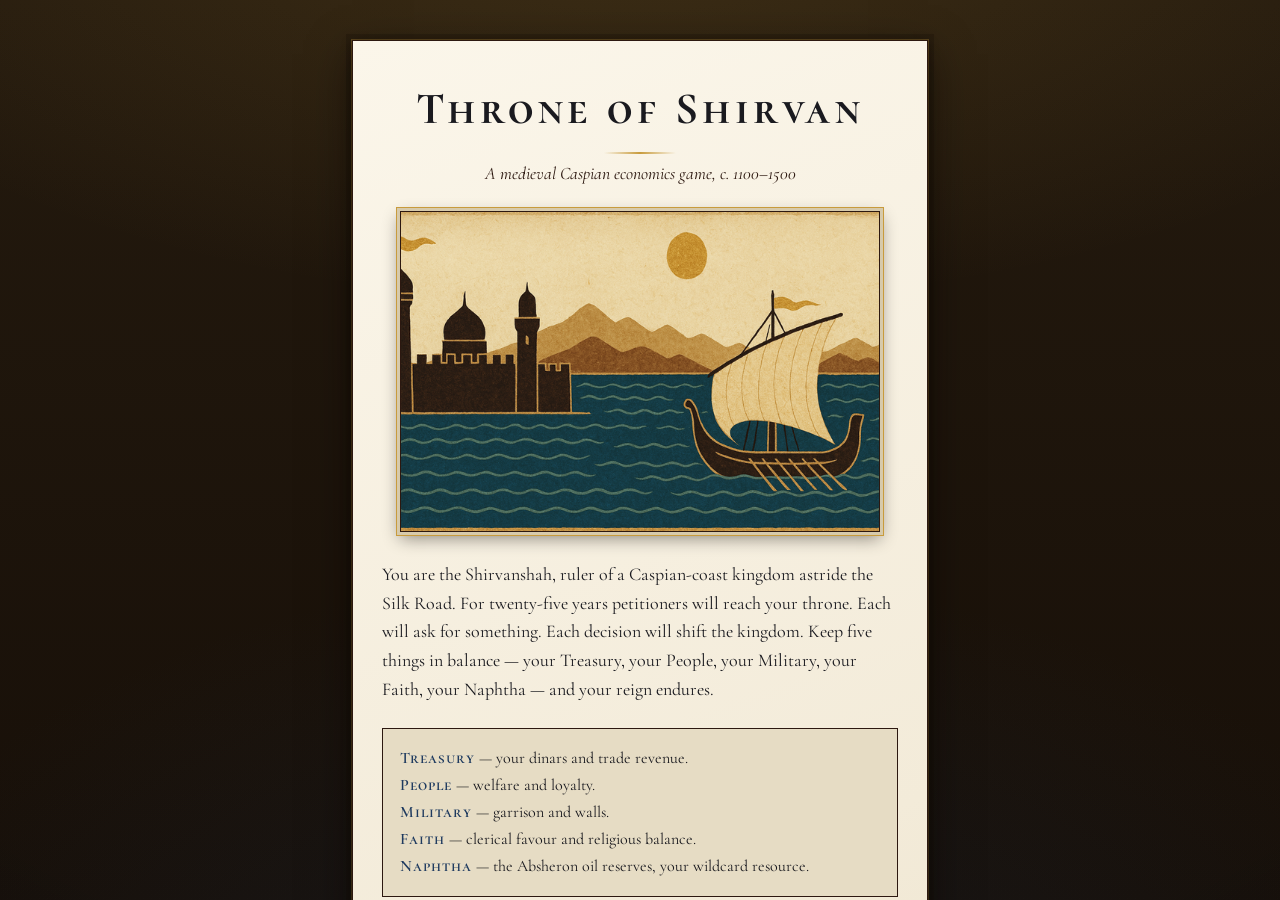
==== commit 436c33a6: "Phase 3: setup screen, predict beat, meta-progression, scoring, acts - customizable setup: reign len" ====
--- a/index.html
+++ b/index.html
@@ -83,7 +83,8 @@
           </div>
         </header>
         <p class="scenario" id="scenario" aria-live="polite" aria-atomic="true"></p>
-        <p class="concept-chip" id="concept-chip" hidden></p>
+        <button type="button" class="concept-chip" id="concept-chip" hidden aria-expanded="false" aria-controls="concept-def"></button>
+        <p class="concept-def" id="concept-def" hidden></p>
         <p class="explanation" id="explanation" aria-live="polite" aria-atomic="true" hidden></p>
         <div class="options" id="options"></div>
       </section>
@@ -117,12 +118,33 @@
           <li><span class="key-stat">Naphtha</span> &mdash; the Absheron oil reserves, your wildcard resource.</li>
         </ul>
         <div class="intro-setup" id="intro-setup">
-          <fieldset class="difficulty" id="difficulty">
+          <fieldset class="setup-group" id="reign-length-group">
+            <legend>Reign length</legend>
+            <label><input type="radio" name="reign-length" value="15" /> Short &middot; 15</label>
+            <label><input type="radio" name="reign-length" value="25" checked /> Standard &middot; 25</label>
+            <label><input type="radio" name="reign-length" value="40" /> Long &middot; 40</label>
+          </fieldset>
+
+          <fieldset class="setup-group difficulty" id="difficulty">
             <legend>Difficulty</legend>
             <label><input type="radio" name="difficulty" value="lenient" /> Lenient</label>
             <label><input type="radio" name="difficulty" value="normal" checked /> Normal</label>
             <label><input type="radio" name="difficulty" value="hard" /> Hard</label>
+            <label><input type="radio" name="difficulty" value="custom" /> Custom</label>
           </fieldset>
+
+          <fieldset class="setup-group custom-stats" id="custom-stats" hidden>
+            <legend>Starting stats</legend>
+            <!-- sliders injected by populateCustomStats() -->
+          </fieldset>
+
+          <fieldset class="setup-group modifiers" id="modifiers">
+            <legend>Modifiers &mdash; optional</legend>
+            <label title="Guess which stat shifts most before each result is revealed."><input type="checkbox" name="modifier" value="predict" /> Predict the outcome</label>
+            <label title="Danger zones arrive sooner — crises strike at 20 / 80 instead of 15 / 85."><input type="checkbox" name="modifier" value="crisisHeavy" /> Crisis-prone court</label>
+            <label title="Every stat swing is amplified for a wilder reign."><input type="checkbox" name="modifier" value="volatile" /> Volatile fortunes</label>
+          </fieldset>
+
           <label class="daily-toggle"><input type="checkbox" id="daily-toggle" /> Daily reign &mdash; the same deck for every player today</label>
         </div>
         <div class="intro-actions">
--- a/src/style.css
+++ b/src/style.css
@@ -637,7 +637,7 @@
 
 .option-preview {
   width: 100%;
-  display: none;
+  display: flex;
   flex-wrap: wrap;
   gap: 0.3rem 0.8rem;
   margin-top: 0.4rem;
@@ -1436,3 +1436,234 @@
     font-size: 1.35rem;
   }
 }
+
+/* ================================================================== */
+/* Phase 2 — UX legibility: year-end, rent note, affinity, concept def,*/
+/* crisis/arc ribbons                                                   */
+/* ================================================================== */
+
+/* Final-year warning on the reign label. */
+.reign.final-year .reign-label {
+  color: var(--brick);
+  font-weight: 600;
+}
+.reign.final-year .reign-label::after {
+  content: " · Final year";
+  font-style: normal;
+  letter-spacing: 0.06em;
+}
+
+/* "naphtha rent" note on the floating treasury delta. */
+.stat-delta-note {
+  display: block;
+  font-family: "Cormorant Garamond", Georgia, serif;
+  font-style: italic;
+  font-weight: 400;
+  font-size: 0.62rem;
+  letter-spacing: 0.02em;
+  color: var(--naphtha);
+  text-align: right;
+}
+
+/* Affinity: a one-word standing + numeric beside the dots. */
+.affinity-word {
+  font-family: "Cormorant SC", "Cormorant Garamond", Georgia, serif;
+  font-size: 0.7rem;
+  letter-spacing: 0.08em;
+  text-transform: uppercase;
+  color: var(--caspian);
+  margin-right: 0.3rem;
+}
+.affinity-num {
+  font-family: "Cormorant SC", "Cormorant Garamond", Georgia, serif;
+  font-size: 0.72rem;
+  letter-spacing: 0.03em;
+  color: var(--naphtha);
+  margin-left: 0.3rem;
+  font-variant-numeric: tabular-nums;
+}
+
+/* The concept chip is a button now; tap reveals its definition inline. */
+.concept-chip {
+  cursor: pointer;
+  appearance: none;
+  -webkit-appearance: none;
+}
+.concept-chip::after {
+  content: "\00a0\24D8"; /* nbsp + circled-i */
+  font-weight: 400;
+}
+.concept-def {
+  margin: 0 0 0.9rem;
+  font-style: italic;
+  font-size: 1rem;
+  line-height: 1.45;
+  color: var(--naphtha);
+  border-left: 3px solid var(--saffron);
+  padding-left: 0.75rem;
+}
+.concept-def[hidden] {
+  display: none;
+}
+
+/* Crisis / arc cards fly a small ribbon (data-card-type set in JS). */
+.card[data-card-type="crisis"]::before,
+.card[data-card-type="arc"]::before {
+  position: absolute;
+  top: -1px;
+  right: 1rem;
+  font-family: "Cormorant SC", "Cormorant Garamond", Georgia, serif;
+  font-size: 0.68rem;
+  font-weight: 600;
+  letter-spacing: 0.14em;
+  text-transform: uppercase;
+  padding: 0.18rem 0.6rem 0.22rem;
+  z-index: 5;
+}
+.card[data-card-type="crisis"]::before {
+  content: "Crisis";
+  background: var(--brick);
+  color: var(--parchment-hi);
+}
+.card[data-card-type="arc"]::before {
+  content: "Audience";
+  background: var(--saffron);
+  color: var(--ink);
+}
+
+/* ================================================================== */
+/* Phase 3 — setup screen groups, custom-stat sliders, predict beat    */
+/* ================================================================== */
+
+.intro-setup .setup-group {
+  border: 1px solid var(--naphtha);
+  background: var(--stone);
+  padding: 0.45rem 0.9rem 0.65rem;
+  margin: 0;
+  width: 100%;
+  max-width: 28rem;
+  display: flex;
+  flex-wrap: wrap;
+  gap: 0.35rem 0.9rem;
+  align-items: center;
+  justify-content: center;
+}
+.intro-setup .setup-group legend {
+  font-family: "Cormorant SC", "Cormorant Garamond", Georgia, serif;
+  font-size: 0.78rem;
+  letter-spacing: 0.08em;
+  text-transform: uppercase;
+  color: var(--caspian);
+  padding: 0 0.4rem;
+}
+.intro-setup .setup-group label {
+  display: inline-flex;
+  align-items: center;
+  gap: 0.3rem;
+  cursor: pointer;
+}
+.intro-setup .modifiers {
+  flex-direction: column;
+  align-items: flex-start;
+}
+.intro-setup .modifiers label {
+  font-style: italic;
+}
+.intro-setup .custom-stats {
+  flex-direction: column;
+  align-items: stretch;
+}
+.custom-stat-row {
+  display: grid;
+  grid-template-columns: 5rem 1fr 2rem;
+  align-items: center;
+  gap: 0.5rem;
+  width: 100%;
+}
+.custom-stat-name {
+  font-family: "Cormorant SC", "Cormorant Garamond", Georgia, serif;
+  font-size: 0.78rem;
+  letter-spacing: 0.05em;
+  color: var(--naphtha);
+}
+.custom-stat-row input[type="range"] {
+  width: 100%;
+  accent-color: var(--saffron);
+}
+.custom-stat-val {
+  font-variant-numeric: tabular-nums;
+  text-align: right;
+  color: var(--caspian);
+}
+
+/* Predict-the-outcome beat */
+.predict-q {
+  font-style: italic;
+  color: var(--naphtha);
+  margin: 0 0 0.7rem;
+}
+.predict-choices {
+  display: flex;
+  flex-wrap: wrap;
+  gap: 0.5rem;
+}
+.predict-btn {
+  font-family: "Cormorant SC", "Cormorant Garamond", Georgia, serif;
+  font-size: 0.85rem;
+  letter-spacing: 0.06em;
+  background: linear-gradient(var(--parchment-hi), var(--parchment));
+  color: var(--ink);
+  border: 1px solid var(--naphtha);
+  box-shadow: var(--shadow-inset);
+  padding: 0.5rem 0.9rem;
+  cursor: pointer;
+  transition: background-color 150ms ease, box-shadow 150ms ease, transform 90ms ease;
+}
+.predict-btn:hover {
+  background: linear-gradient(var(--stone), var(--stone-lo));
+  box-shadow: inset 0 0 0 1px var(--saffron);
+}
+.predict-btn:active {
+  transform: translateY(1px);
+}
+.predict-btn:focus-visible {
+  outline: 2px solid var(--caspian);
+  outline-offset: 2px;
+}
+.predict-skip {
+  font-style: italic;
+  opacity: 0.85;
+}
+.predict-feedback {
+  font-family: "Cormorant SC", "Cormorant Garamond", Georgia, serif;
+  font-size: 0.85rem;
+  letter-spacing: 0.04em;
+  margin: 0 0 0.6rem;
+}
+.predict-feedback[data-correct="true"] {
+  color: var(--moss-text);
+}
+.predict-feedback[data-correct="false"] {
+  color: var(--brick);
+}
+/* In predict mode the option previews stay hidden so the guess matters. */
+.predict-mode .option-preview {
+  display: none;
+}
+
+/* Timeline acts: a small gap at each third splits the reign into three phases. */
+.tl-notch.act-start {
+  margin-left: 7px;
+}
+
+/* Reign report: earned-title banner + score line. */
+.report-title {
+  color: var(--silk-text);
+}
+.report-score {
+  font-family: "Cormorant SC", "Cormorant Garamond", Georgia, serif;
+  font-size: 1.05rem;
+  letter-spacing: 0.06em;
+  color: var(--caspian);
+  margin: 0 0 0.5rem;
+}
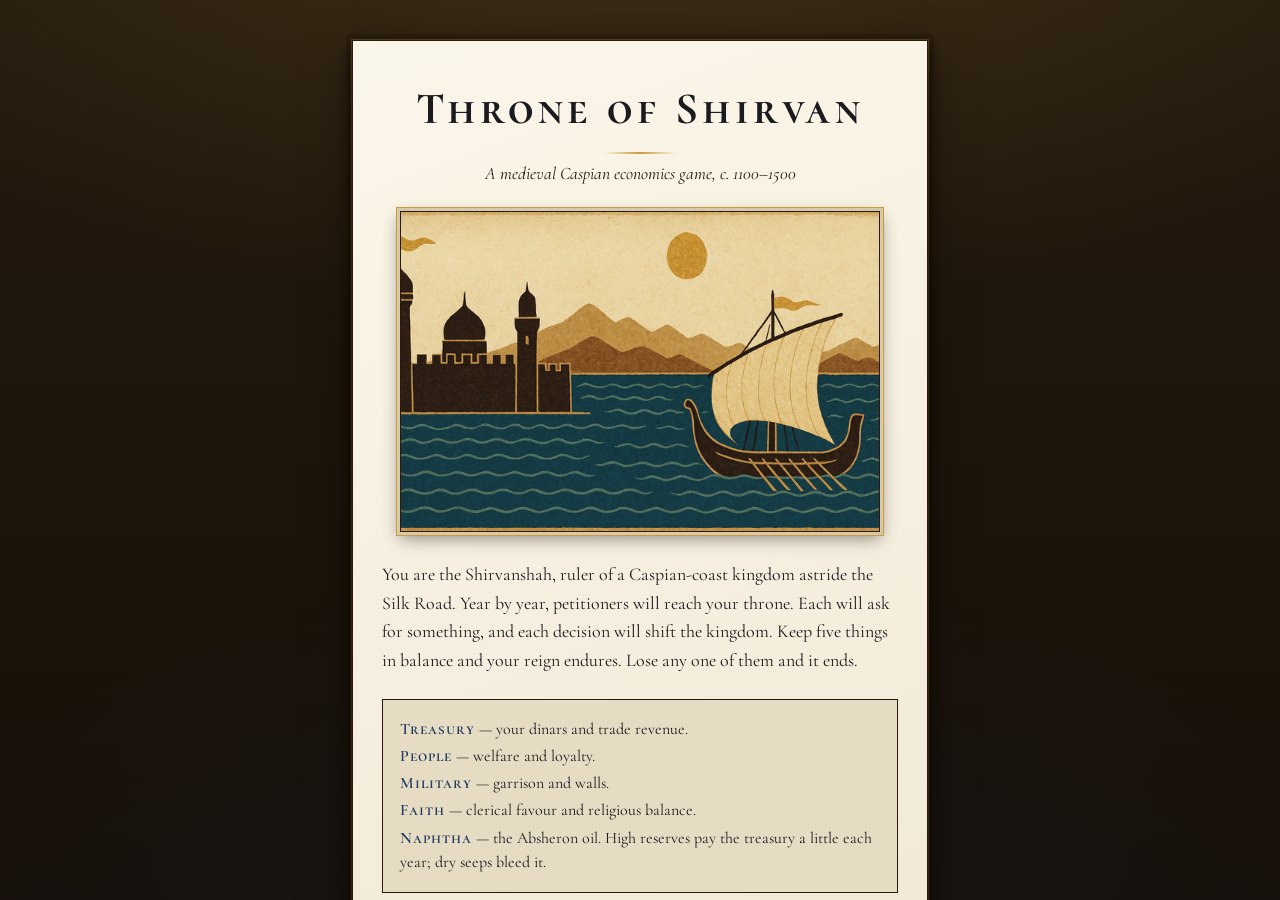
==== commit 2a78239b: "Stage 3: de-AI the UI copy Endings: drop the epigram closers and em dashes, unhardcode the twenty-fi" ====
--- a/index.html
+++ b/index.html
@@ -6,7 +6,7 @@
     <title>Throne of Shirvan</title>
     <meta
       name="description"
-      content="A Reigns-style card game set in the medieval Shirvanshah court on the Caspian — balance five stats across twenty-five years, one micro-essay of Caspian economic history per choice."
+      content="A Reigns-style card game set in the medieval Shirvanshah court on the Caspian. Balance five stats across a reign; every choice teaches one piece of Caspian economic history."
     />
     <meta name="theme-color" content="#f3ebd9" />
     <link
@@ -105,17 +105,16 @@
         />
         <p class="intro-premise">
           You are the Shirvanshah, ruler of a Caspian-coast kingdom astride the Silk Road.
-          For twenty-five years petitioners will reach your throne. Each will ask for something.
-          Each decision will shift the kingdom. Keep five things in balance &mdash;
-          your Treasury, your People, your Military, your Faith, your Naphtha &mdash;
-          and your reign endures.
+          Year by year, petitioners will reach your throne. Each will ask for something,
+          and each decision will shift the kingdom. Keep five things in balance
+          and your reign endures. Lose any one of them and it ends.
         </p>
         <ul class="intro-stat-key">
-          <li><span class="key-stat">Treasury</span> &mdash; your dinars and trade revenue.</li>
-          <li><span class="key-stat">People</span> &mdash; welfare and loyalty.</li>
-          <li><span class="key-stat">Military</span> &mdash; garrison and walls.</li>
-          <li><span class="key-stat">Faith</span> &mdash; clerical favour and religious balance.</li>
-          <li><span class="key-stat">Naphtha</span> &mdash; the Absheron oil reserves, your wildcard resource.</li>
+          <li><span class="key-stat">Treasury</span>: your dinars and trade revenue.</li>
+          <li><span class="key-stat">People</span>: welfare and loyalty.</li>
+          <li><span class="key-stat">Military</span>: garrison and walls.</li>
+          <li><span class="key-stat">Faith</span>: clerical favour and religious balance.</li>
+          <li><span class="key-stat">Naphtha</span>: the Absheron oil; high reserves pay the treasury rent.</li>
         </ul>
         <div class="intro-setup" id="intro-setup">
           <fieldset class="setup-group" id="reign-length-group">
@@ -139,13 +138,13 @@
           </fieldset>
 
           <fieldset class="setup-group modifiers" id="modifiers">
-            <legend>Modifiers &mdash; optional</legend>
+            <legend>Modifiers (optional)</legend>
             <label title="Guess which stat shifts most before each result is revealed."><input type="checkbox" name="modifier" value="predict" /> Predict the outcome</label>
-            <label title="Danger zones arrive sooner — crises strike at 20 / 80 instead of 15 / 85."><input type="checkbox" name="modifier" value="crisisHeavy" /> Crisis-prone court</label>
+            <label title="Crises strike at 20/80 instead of 15/85."><input type="checkbox" name="modifier" value="crisisHeavy" /> Crisis-prone court</label>
             <label title="Every stat swing is amplified for a wilder reign."><input type="checkbox" name="modifier" value="volatile" /> Volatile fortunes</label>
           </fieldset>
 
-          <label class="daily-toggle"><input type="checkbox" id="daily-toggle" /> Daily reign &mdash; the same deck for every player today</label>
+          <label class="daily-toggle"><input type="checkbox" id="daily-toggle" /> Daily reign: the same deck for every player today</label>
         </div>
         <div class="intro-actions">
           <button class="intro-begin" type="button" id="intro-begin">Begin Reign</button>
--- a/src/style.css
+++ b/src/style.css
@@ -16,6 +16,11 @@
   --brick-hi: #a4443c;
   --silk: #8a5a14;
   --silk-text: #6c4610; /* darker silk that meets AA on light surfaces */
+  /* New-character accent text colors (all AA on parchment/stone). */
+  --indigo-text: #2e2a6b; /* astronomer */
+  --slate-text: #3b424a; /* spymaster */
+  --plum-text: #6a2c66; /* queen mother */
+  --terracotta-text: #8f3c1f; /* caravan-master */
 
   /* Atmosphere — the dark court ground behind the lit parchment panel */
   --court-bg: #170f08;
@@ -899,6 +904,10 @@
 .speaker[data-speaker-type="tahmina"] { color: var(--silk-text); }
 .speaker[data-speaker-type="general"] { color: var(--brick); }
 .speaker[data-speaker-type="envoy"]   { color: var(--naphtha); }
+.speaker[data-speaker-type="astronomer"]  { color: var(--indigo-text); }
+.speaker[data-speaker-type="spymaster"]    { color: var(--slate-text); }
+.speaker[data-speaker-type="queenmother"]  { color: var(--plum-text); }
+.speaker[data-speaker-type="caravan"]      { color: var(--terracotta-text); }
 
 /* Stat-row focus ring (paired with tabindex="0" in JS) */
 .stat[tabindex]:focus {
@@ -1303,6 +1312,55 @@
 .codex-endings .codex-item.locked {
   background: var(--parchment);
 }
+.codex-source {
+  display: block;
+  font-size: 0.86rem;
+  line-height: 1.4;
+  color: var(--silk-text);
+  margin-top: 0.2rem;
+}
+.codex-related {
+  display: block;
+  margin-top: 0.3rem;
+  font-size: 0.82rem;
+  line-height: 1.7;
+}
+.codex-related-label {
+  font-family: "Cormorant SC", "Cormorant Garamond", Georgia, serif;
+  letter-spacing: 0.06em;
+  color: var(--caspian);
+}
+.codex-rel {
+  font: inherit;
+  font-size: 0.82rem;
+  cursor: pointer;
+  background: var(--stone);
+  border: 1px solid var(--naphtha);
+  color: var(--ink);
+  padding: 0.05rem 0.5rem;
+  border-radius: 2px;
+}
+.codex-rel:hover,
+.codex-rel:focus-visible {
+  background: var(--saffron);
+  color: var(--naphtha);
+}
+.codex-rel-locked {
+  color: var(--caspian);
+  opacity: 0.7;
+  font-style: italic;
+}
+.codex-flash {
+  animation: codexFlash 1.2s ease;
+}
+@keyframes codexFlash {
+  0% {
+    background: rgba(200, 155, 60, 0.45);
+  }
+  100% {
+    background: transparent;
+  }
+}
 
 @media (prefers-reduced-motion: reduce) {
   .stat.pulse .stat-track {
@@ -1310,6 +1368,9 @@
   }
   .tl-notch {
     transition: none;
+  }
+  .codex-flash {
+    animation: none;
   }
 }
 
@@ -1495,15 +1556,74 @@
 }
 .concept-def {
   margin: 0 0 0.9rem;
-  font-style: italic;
+  font-style: normal;
   font-size: 1rem;
   line-height: 1.45;
   color: var(--naphtha);
   border-left: 3px solid var(--saffron);
   padding-left: 0.75rem;
 }
+/* Label the pure definition so it reads as a definition, distinct from the
+   applied (italic) essay that follows it. */
+.concept-def::before {
+  content: "Definition  ";
+  font-family: "Cormorant SC", "Cormorant Garamond", Georgia, serif;
+  font-size: 0.72rem;
+  font-weight: 600;
+  letter-spacing: 0.12em;
+  text-transform: uppercase;
+  color: var(--silk-text);
+}
 .concept-def[hidden] {
   display: none;
+}
+
+/* Historical-term glossary: a subtle dotted underline; hover/focus/tap shows a
+   popover defining the term. */
+.gloss {
+  text-decoration: underline dotted var(--silk);
+  text-underline-offset: 0.18em;
+  text-decoration-thickness: 1px;
+  cursor: help;
+}
+.gloss:hover {
+  text-decoration-color: var(--saffron);
+  background: rgba(200, 155, 60, 0.16);
+}
+.gloss:focus-visible {
+  outline: 2px solid var(--naphtha);
+  outline-offset: 1px;
+  background: rgba(200, 155, 60, 0.16);
+}
+.gloss-pop {
+  position: fixed;
+  z-index: 80;
+  max-width: 19rem;
+  margin: 0;
+  padding: 0.5rem 0.7rem;
+  background: var(--parchment-hi);
+  color: var(--ink);
+  border: 1px solid var(--naphtha);
+  box-shadow: 0 4px 16px rgba(20, 12, 4, 0.32);
+  font-size: 0.95rem;
+  font-style: normal;
+  line-height: 1.4;
+  pointer-events: none;
+}
+.gloss-pop[hidden] {
+  display: none;
+}
+.gloss-term {
+  color: var(--silk-text);
+  font-weight: 600;
+}
+@media (forced-colors: active) {
+  .gloss {
+    text-decoration-color: LinkText;
+  }
+  .gloss-pop {
+    border: 1px solid CanvasText;
+  }
 }
 
 /* Crisis / arc cards fly a small ribbon (data-card-type set in JS). */
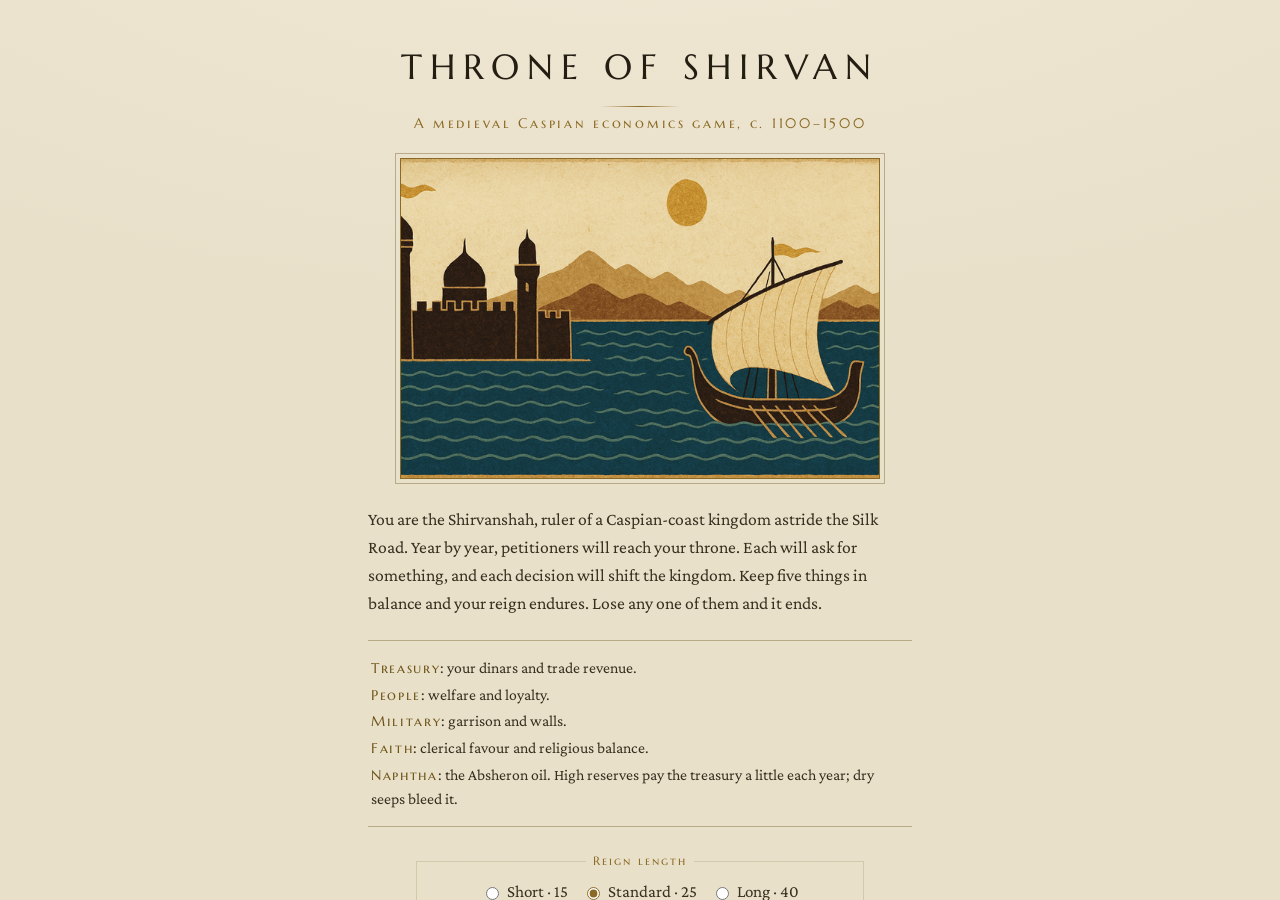
==== commit fd5578b5: "Stage 4: Stone & Brass reskin, light and dark Full restyle to the approved direction: basalt or sand" ====
--- a/index.html
+++ b/index.html
@@ -8,15 +8,15 @@
       name="description"
       content="A Reigns-style card game set in the medieval Shirvanshah court on the Caspian. Balance five stats across a reign; every choice teaches one piece of Caspian economic history."
     />
-    <meta name="theme-color" content="#f3ebd9" />
+    <meta name="theme-color" content="#211c16" />
     <link
       rel="icon"
-      href="data:image/svg+xml,%3Csvg xmlns='http://www.w3.org/2000/svg' viewBox='0 0 32 32'%3E%3Crect width='32' height='32' fill='%231e3a5f'/%3E%3Cpath d='M16 5l7 11-7 11-7-11z' fill='%23c89b3c'/%3E%3C/svg%3E"
+      href="data:image/svg+xml,%3Csvg xmlns='http://www.w3.org/2000/svg' viewBox='0 0 32 32'%3E%3Crect width='32' height='32' fill='%23211c16'/%3E%3Cpath d='M16 5l7 11-7 11-7-11z' fill='%23b08d3f'/%3E%3C/svg%3E"
     />
     <link rel="preconnect" href="https://fonts.googleapis.com" />
     <link rel="preconnect" href="https://fonts.gstatic.com" crossorigin />
     <link
-      href="https://fonts.googleapis.com/css2?family=Cormorant+Garamond:ital,wght@0,400;0,500;0,600;1,400&family=Cormorant+SC:wght@500;600;700&display=swap"
+      href="https://fonts.googleapis.com/css2?family=Marcellus&family=Marcellus+SC&family=Crimson+Pro:ital,wght@0,400;0,500;0,600;1,400;1,500&display=swap"
       rel="stylesheet"
     />
     <link rel="stylesheet" href="src/style.css" />
@@ -24,6 +24,7 @@
   <body>
     <main id="app">
       <header class="hud">
+        <div class="hud-toggles">
         <button
           type="button"
           class="audio-toggle"
@@ -62,6 +63,37 @@
             />
           </svg>
         </button>
+        <button
+          type="button"
+          class="theme-toggle"
+          id="theme-toggle"
+          aria-label="Switch to light"
+          title="Light or dark"
+        >
+          <svg class="theme-icon theme-icon-sun" viewBox="0 0 24 24" aria-hidden="true">
+            <circle cx="12" cy="12" r="4.5" fill="none" stroke="currentColor" stroke-width="1.6" />
+            <g stroke="currentColor" stroke-width="1.6" stroke-linecap="round">
+              <line x1="12" y1="2.5" x2="12" y2="5" />
+              <line x1="12" y1="19" x2="12" y2="21.5" />
+              <line x1="2.5" y1="12" x2="5" y2="12" />
+              <line x1="19" y1="12" x2="21.5" y2="12" />
+              <line x1="5.4" y1="5.4" x2="7.2" y2="7.2" />
+              <line x1="16.8" y1="16.8" x2="18.6" y2="18.6" />
+              <line x1="5.4" y1="18.6" x2="7.2" y2="16.8" />
+              <line x1="16.8" y1="7.2" x2="18.6" y2="5.4" />
+            </g>
+          </svg>
+          <svg class="theme-icon theme-icon-moon" viewBox="0 0 24 24" aria-hidden="true">
+            <path
+              d="M19.5 14.2A8 8 0 0 1 9.8 4.5 8 8 0 1 0 19.5 14.2z"
+              fill="none"
+              stroke="currentColor"
+              stroke-width="1.6"
+              stroke-linejoin="round"
+            />
+          </svg>
+        </button>
+        </div>
         <h1>Throne of Shirvan</h1>
         <div class="hud-corner">
           <button type="button" class="about-link" id="about-link">About / How to play</button>
@@ -72,6 +104,15 @@
           <div class="timeline" id="timeline" aria-hidden="true"></div>
           <p class="reign-label">Year <span id="cards-played">0</span> of <span id="reign-length">25</span></p>
         </div>
+        <section class="court" id="court" hidden aria-label="The court">
+          <h2>The Court</h2>
+          <ul class="court-list" id="court-list"></ul>
+        </section>
+        <section class="matters" id="matters" hidden aria-label="Matters standing">
+          <h2>Matters standing</h2>
+          <ul class="matters-list" id="matters-list"></ul>
+        </section>
+        <p class="last-entry" id="last-entry" hidden></p>
       </header>
 
       <section class="card" id="card">
--- a/src/style.css
+++ b/src/style.css
@@ -1,37 +1,126 @@
+/* ==================================================================
+   Throne of Shirvan — "Stone & Brass"
+   The Shirvanshahs' palace as an instrument: carved stone ground,
+   brass fittings, engraved small caps, hairline rules instead of
+   boxes. Two themes: basalt (dark, default) and sandstone (light).
+   Type: Marcellus (display) · Marcellus SC (labels) · Crimson Pro (text).
+   ================================================================== */
+
 :root {
-  --ink: #1a1a1f;
-  --parchment: #f3ebd9;
-  --parchment-hi: #fbf6ea; /* lit highlight on parchment surfaces */
-  --parchment-lo: #e7dcc2; /* shaded parchment for gradients */
-  --caspian: #1e3a5f;
-  --caspian-deep: #13273f;
-  --saffron: #c89b3c;
-  --saffron-hi: #e7c66b; /* gold glint / sheen highlight */
-  --naphtha: #2c1810;
-  --stone: #e6dcc4;
-  --stone-lo: #d7caab; /* shaded stone for gradients */
-  --moss: #4a6741; /* brand moss — stat fill */
-  --moss-text: #38502f; /* darker moss that meets AA on light surfaces */
-  --brick: #7a2f2a;
-  --brick-hi: #a4443c;
-  --silk: #8a5a14;
-  --silk-text: #6c4610; /* darker silk that meets AA on light surfaces */
-  /* New-character accent text colors (all AA on parchment/stone). */
-  --indigo-text: #2e2a6b; /* astronomer */
-  --slate-text: #3b424a; /* spymaster */
-  --plum-text: #6a2c66; /* queen mother */
-  --terracotta-text: #8f3c1f; /* caravan-master */
-
-  /* Atmosphere — the dark court ground behind the lit parchment panel */
-  --court-bg: #170f08;
-  --court-bg-2: #241a0e;
-
-  /* Depth + light */
-  --shadow-inset: 0 1px 0 rgba(255, 250, 238, 0.5) inset, 0 2px 6px rgba(20, 12, 4, 0.16);
-  --shadow-panel: 0 14px 40px rgba(10, 6, 2, 0.55), 0 3px 10px rgba(10, 6, 2, 0.35);
-  --shadow-card: 0 8px 22px rgba(12, 7, 2, 0.4);
-  --mat-frame: 0 0 0 3px var(--stone-lo), 0 0 0 4px var(--saffron), 0 6px 16px rgba(12, 7, 2, 0.45);
-  --glow-warm: 0 0 44px rgba(200, 155, 60, 0.16);
+  /* --- basalt (dark) --- */
+  --ground: #211c16;
+  --ground-2: #2a241c;
+  --ground-3: #16120d; /* recessed: tooltips, scrims, codex overlay panel edge */
+  --text: #d3c5a2;
+  --text-bright: #e6dab8;
+  --text-dim: #a2957a;
+  --brass: #b08d3f;
+  --brass-bright: #cfa952;
+  --brass-ink: #211c16; /* text on solid brass */
+  --ember: #cf7048;
+  --ember-strong: #c4633e;
+  --moss: #93a873;
+  --sea: #7ba2b0;
+  --hairline: rgba(176, 141, 63, 0.32);
+  --hairline-soft: rgba(176, 141, 63, 0.16);
+  --gauge-bg: rgba(211, 197, 163, 0.12);
+  --tint: rgba(176, 141, 63, 0.07);
+  --scrim: rgba(10, 8, 5, 0.68);
+  --stat-treasury: #c9a04b;
+  --stat-people: #8ba26a;
+  --stat-military: #b06a52;
+  --stat-faith: #6e9aa8;
+  --stat-naphtha: #8a7150;
+  --mood: var(--brass);
+  --mood-glow: rgba(176, 141, 63, 0.14);
+}
+
+@media (prefers-color-scheme: light) {
+  :root {
+    --ground: #e9e0ca;
+    --ground-2: #f1e9d6;
+    --ground-3: #ddd2b6;
+    --text: #382f20;
+    --text-bright: #241d12;
+    --text-dim: #6d6047;
+    --brass: #8a6a24;
+    --brass-bright: #6d5316;
+    --brass-ink: #f1e9d6;
+    --ember: #96351f;
+    --ember-strong: #96351f;
+    --moss: #4d6440;
+    --sea: #2c5b6e;
+    --hairline: rgba(110, 86, 34, 0.4);
+    --hairline-soft: rgba(110, 86, 34, 0.18);
+    --gauge-bg: rgba(56, 47, 32, 0.14);
+    --tint: rgba(110, 86, 34, 0.06);
+    --scrim: rgba(56, 44, 24, 0.45);
+    --stat-treasury: #a07f2e;
+    --stat-people: #5d7548;
+    --stat-military: #94502f;
+    --stat-faith: #38657a;
+    --stat-naphtha: #6d5a42;
+    --mood-glow: rgba(138, 106, 36, 0.12);
+  }
+}
+
+:root[data-theme="dark"] {
+  --ground: #211c16;
+  --ground-2: #2a241c;
+  --ground-3: #16120d;
+  --text: #d3c5a2;
+  --text-bright: #e6dab8;
+  --text-dim: #a2957a;
+  --brass: #b08d3f;
+  --brass-bright: #cfa952;
+  --brass-ink: #211c16;
+  --ember: #cf7048;
+  --ember-strong: #c4633e;
+  --moss: #93a873;
+  --sea: #7ba2b0;
+  --hairline: rgba(176, 141, 63, 0.32);
+  --hairline-soft: rgba(176, 141, 63, 0.16);
+  --gauge-bg: rgba(211, 197, 163, 0.12);
+  --tint: rgba(176, 141, 63, 0.07);
+  --scrim: rgba(10, 8, 5, 0.68);
+  --stat-treasury: #c9a04b;
+  --stat-people: #8ba26a;
+  --stat-military: #b06a52;
+  --stat-faith: #6e9aa8;
+  --stat-naphtha: #8a7150;
+  --mood-glow: rgba(176, 141, 63, 0.14);
+}
+
+:root[data-theme="light"] {
+  --ground: #e9e0ca;
+  --ground-2: #f1e9d6;
+  --ground-3: #ddd2b6;
+  --text: #382f20;
+  --text-bright: #241d12;
+  --text-dim: #6d6047;
+  --brass: #8a6a24;
+  --brass-bright: #6d5316;
+  --brass-ink: #f1e9d6;
+  --ember: #96351f;
+  --ember-strong: #96351f;
+  --moss: #4d6440;
+  --sea: #2c5b6e;
+  --hairline: rgba(110, 86, 34, 0.4);
+  --hairline-soft: rgba(110, 86, 34, 0.18);
+  --gauge-bg: rgba(56, 47, 32, 0.14);
+  --tint: rgba(110, 86, 34, 0.06);
+  --scrim: rgba(56, 44, 24, 0.45);
+  --stat-treasury: #a07f2e;
+  --stat-people: #5d7548;
+  --stat-military: #94502f;
+  --stat-faith: #38657a;
+  --stat-naphtha: #6d5a42;
+  --mood-glow: rgba(138, 106, 36, 0.12);
+}
+
+/* Octagonal frame used for portraits and icons */
+:root {
+  --octagon: polygon(30% 0, 70% 0, 100% 30%, 100% 70%, 70% 100%, 30% 100%, 0 70%, 0 30%);
 }
 
 * {
@@ -40,137 +129,265 @@
 
 body {
   margin: 0;
-  padding: 2.5rem 1rem;
+  padding: 1.75rem 1rem 2.5rem;
   min-height: 100vh;
-  background-color: var(--court-bg);
+  background-color: var(--ground);
   background-image:
-    radial-gradient(125% 80% at 50% -12%, rgba(200, 155, 60, 0.14), transparent 58%),
-    radial-gradient(120% 100% at 50% 118%, rgba(30, 58, 95, 0.22), transparent 55%),
-    radial-gradient(140% 130% at 50% 45%, transparent 52%, rgba(0, 0, 0, 0.5)),
-    linear-gradient(var(--court-bg-2), var(--court-bg));
-  background-attachment: fixed;
-  color: var(--ink);
-  font-family: "Cormorant Garamond", Georgia, serif;
-  font-size: 1.125rem;
-  line-height: 1.5;
-}
-
-/* The play area is a lit parchment page floating on the dark court ground. */
+    radial-gradient(140% 90% at 50% -20%, var(--ground-2), transparent 60%),
+    repeating-linear-gradient(115deg, transparent 0 3px, rgba(255, 240, 210, 0.012) 3px 6px);
+  color: var(--text);
+  font-family: "Crimson Pro", Georgia, serif;
+  font-size: 1.0625rem;
+  line-height: 1.55;
+}
+
 #app {
-  max-width: 36rem;
+  max-width: 44rem;
   margin: 0 auto;
-  perspective: 1200px;
-  background: linear-gradient(160deg, var(--parchment-hi), var(--parchment) 55%, var(--parchment-lo));
-  border: 1px solid var(--naphtha);
-  box-shadow: var(--shadow-panel), 0 0 0 1px rgba(200, 155, 60, 0.35),
-    0 0 0 6px rgba(20, 12, 4, 0.25);
-  padding: 1.6rem 1.6rem 2rem;
 }
 
 h1,
 h2,
-h3,
-.speaker {
-  font-family: "Cormorant SC", "Cormorant Garamond", Georgia, serif;
-  font-weight: 600;
-  letter-spacing: 0.04em;
+h3 {
+  font-family: "Marcellus", Georgia, serif;
+  font-weight: 400;
   margin: 0 0 0.5rem;
 }
 
+button {
+  font-family: inherit;
+}
+
+/* ------------------------------------------------------------------ */
+/* HUD — the instrument panel                                          */
+/* ------------------------------------------------------------------ */
+
 .hud {
-  position: relative;
-  border-bottom: 1px solid var(--naphtha);
+  display: grid;
+  grid-template-columns: auto 1fr;
+  align-items: start;
+  border-bottom: 1px solid var(--hairline);
   padding-bottom: 1rem;
-  margin-bottom: 2rem;
+  margin-bottom: 1.6rem;
+}
+
+.hud-toggles {
+  display: flex;
+  gap: 0.15rem;
+  grid-column: 1;
+  grid-row: 1;
+}
+
+.hud-corner {
+  grid-column: 2;
+  grid-row: 1;
+  display: flex;
+  justify-content: flex-end;
+  align-items: center;
+  gap: 1.1rem;
+}
+
+.hud > h1 {
+  grid-column: 1 / -1;
+  grid-row: 2;
   text-align: center;
+  font-size: 1.3rem;
+  letter-spacing: 0.24em;
+  text-transform: uppercase;
+  color: var(--text-bright);
+  margin: 0.5rem 0 0.25rem;
+}
+
+.hud .stats,
+.hud .reign,
+.hud .court,
+.hud .matters,
+.hud .last-entry {
+  grid-column: 1 / -1;
 }
 
 .about-link {
-  position: absolute;
-  top: 0;
-  right: 0;
   background: none;
   border: none;
-  color: var(--naphtha);
-  font-family: "Cormorant Garamond", Georgia, serif;
-  font-style: italic;
-  font-size: 0.85rem;
+  color: var(--text-dim);
+  font-family: "Marcellus SC", Georgia, serif;
+  font-size: 0.78rem;
+  letter-spacing: 0.12em;
   cursor: pointer;
-  text-decoration: underline;
-  text-underline-offset: 0.2rem;
-  padding: 0.25rem 0.4rem;
+  padding: 0.25rem 0.1rem;
 }
 
 .about-link:hover,
 .about-link:focus-visible {
-  color: var(--caspian);
+  color: var(--brass-bright);
   outline: none;
 }
+
+/* Audio + theme toggles */
+.audio-toggle,
+.theme-toggle {
+  background: none;
+  border: none;
+  color: var(--text-dim);
+  padding: 0.25rem 0.35rem;
+  cursor: pointer;
+  line-height: 0;
+}
+
+.audio-toggle:hover,
+.audio-toggle:focus-visible,
+.theme-toggle:hover,
+.theme-toggle:focus-visible {
+  color: var(--brass-bright);
+  outline: none;
+}
+
+.audio-icon,
+.theme-icon {
+  width: 1.2rem;
+  height: 1.2rem;
+  display: block;
+}
+
+.audio-toggle[aria-pressed="false"] .audio-wave {
+  display: none;
+}
+
+.audio-toggle[aria-pressed="true"] .audio-mute {
+  display: none;
+}
+
+/* Theme toggle shows the theme you would switch TO */
+:root[data-theme="light"] .theme-icon-moon,
+:root:not([data-theme="dark"]) .theme-icon-moon {
+  display: block;
+}
+:root[data-theme="light"] .theme-icon-sun,
+:root:not([data-theme="dark"]) .theme-icon-sun {
+  display: none;
+}
+:root[data-theme="dark"] .theme-icon-sun {
+  display: block;
+}
+:root[data-theme="dark"] .theme-icon-moon {
+  display: none;
+}
+@media (prefers-color-scheme: dark) {
+  :root:not([data-theme="light"]) .theme-icon-sun {
+    display: block;
+  }
+  :root:not([data-theme="light"]) .theme-icon-moon {
+    display: none;
+  }
+}
+
+/* Panel headings shared by the dashboard sections */
+.panel-heading,
+.court > h2,
+.matters > h2 {
+  display: flex;
+  align-items: center;
+  gap: 0.7rem;
+  font-family: "Marcellus SC", Georgia, serif;
+  font-size: 0.72rem;
+  letter-spacing: 0.26em;
+  color: var(--brass);
+  margin: 0 0 0.45rem;
+}
+
+.panel-heading::after,
+.court > h2::after,
+.matters > h2::after {
+  content: "";
+  flex: 1;
+  height: 1px;
+  background: linear-gradient(90deg, var(--hairline), transparent);
+}
+
+/* --- Stats: notched gauges --- */
 
 .stats {
   list-style: none;
   display: flex;
   flex-direction: column;
-  gap: 0.4rem;
-  padding: 0.75rem 0.9rem;
-  margin: 1rem 0 0.75rem;
-  background: var(--stone);
-  border: 1px solid var(--naphtha);
-  text-align: left;
+  gap: 0.35rem;
+  padding: 0.85rem 0 0.6rem;
+  margin: 0.4rem 0 0.2rem;
 }
 
 .stat {
   position: relative;
   display: grid;
-  grid-template-columns: 5.5rem 1fr 2.25rem;
+  grid-template-columns: 5.6rem 1fr 2.4rem;
   align-items: center;
-  gap: 0.6rem;
+  gap: 0.65rem;
 }
 
 .stat-name {
-  font-family: "Cormorant SC", "Cormorant Garamond", Georgia, serif;
-  font-size: 0.8rem;
-  letter-spacing: 0.08em;
-  color: var(--naphtha);
+  font-family: "Marcellus SC", Georgia, serif;
+  font-size: 0.78rem;
+  letter-spacing: 0.12em;
+  color: var(--text-dim);
   transition: color 200ms ease;
 }
 
 .stat-track {
-  height: 0.6rem;
-  background: var(--parchment);
-  border: 1px solid var(--naphtha);
-  transition: border-color 200ms ease, box-shadow 200ms ease;
+  position: relative;
+  height: 9px;
+  background: var(--gauge-bg);
+}
+
+/* danger ticks at the crisis thresholds */
+.stat-track::before {
+  content: "";
+  position: absolute;
+  inset: -3px 0;
+  z-index: 2;
+  pointer-events: none;
+  background:
+    linear-gradient(90deg, transparent calc(15% - 1px), var(--ember) calc(15% - 1px) 15%, transparent 15%),
+    linear-gradient(90deg, transparent calc(85% - 1px), var(--ember) calc(85% - 1px) 85%, transparent 85%);
+  opacity: 0.55;
+}
+
+/* the notches: hairline gaps every 5% cut into fill and track alike */
+.stat-track::after {
+  content: "";
+  position: absolute;
+  inset: 0;
+  z-index: 1;
+  pointer-events: none;
+  background: repeating-linear-gradient(
+    90deg,
+    transparent 0 calc(5% - 2px),
+    var(--ground) calc(5% - 2px) 5%
+  );
 }
 
 .stat-fill {
   height: 100%;
   width: 0%;
-  background: var(--stat-color, var(--naphtha));
+  background: var(--stat-color, var(--brass));
   transition: width 400ms ease-out;
 }
 
 .stat-value {
-  font-family: "Cormorant SC", "Cormorant Garamond", Georgia, serif;
-  font-size: 0.95rem;
-  color: var(--caspian);
+  font-family: "Marcellus", Georgia, serif;
+  font-size: 0.92rem;
+  color: var(--text);
   text-align: right;
   font-variant-numeric: tabular-nums;
 }
 
-.stat[data-stat="treasury"] { --stat-color: var(--saffron); }
-.stat[data-stat="people"]   { --stat-color: var(--moss); }
-.stat[data-stat="military"] { --stat-color: var(--brick); }
-.stat[data-stat="faith"]    { --stat-color: var(--caspian); }
-.stat[data-stat="naphtha"]  { --stat-color: var(--naphtha); }
-
-.stat.warning .stat-track {
-  border-color: var(--brick);
-  box-shadow: inset 0 0 0 1px var(--brick);
-}
-
-.stat.warning .stat-name {
-  color: var(--brick);
-  font-style: italic;
+.stat[data-stat="treasury"] { --stat-color: var(--stat-treasury); }
+.stat[data-stat="people"]   { --stat-color: var(--stat-people); }
+.stat[data-stat="military"] { --stat-color: var(--stat-military); }
+.stat[data-stat="faith"]    { --stat-color: var(--stat-faith); }
+.stat[data-stat="naphtha"]  { --stat-color: var(--stat-naphtha); }
+
+.stat.warning .stat-name,
+.stat.warning .stat-value {
+  color: var(--ember);
 }
 
 .stat[data-tooltip] {
@@ -181,14 +398,13 @@
 .stat[data-tooltip]:focus-within::after {
   content: attr(data-tooltip);
   position: absolute;
-  top: calc(100% + 0.3rem);
+  top: calc(100% + 0.35rem);
   left: 0;
   max-width: 22rem;
-  background: var(--ink);
-  color: var(--parchment);
-  font-family: "Cormorant Garamond", Georgia, serif;
-  font-style: italic;
-  font-size: 0.9rem;
+  background: var(--ground-3);
+  color: var(--text);
+  border: 1px solid var(--hairline);
+  font-size: 0.88rem;
   letter-spacing: normal;
   text-transform: none;
   padding: 0.4rem 0.7rem;
@@ -197,13 +413,21 @@
   pointer-events: none;
 }
 
+.stat[tabindex]:focus {
+  outline: none;
+}
+
+.stat[tabindex]:focus-visible {
+  outline: 2px solid var(--brass-bright);
+  outline-offset: 2px;
+}
+
 .stat-delta {
   position: absolute;
   right: 0;
   bottom: 0;
-  font-family: "Cormorant SC", "Cormorant Garamond", Georgia, serif;
-  font-size: 0.95rem;
-  font-weight: 600;
+  font-family: "Marcellus SC", Georgia, serif;
+  font-size: 0.9rem;
   letter-spacing: 0.04em;
   font-variant-numeric: tabular-nums;
   pointer-events: none;
@@ -211,8 +435,8 @@
   animation: float-delta 1500ms ease-out forwards;
 }
 
-.stat-delta.positive { color: var(--moss-text); }
-.stat-delta.negative { color: var(--brick); }
+.stat-delta.positive { color: var(--moss); }
+.stat-delta.negative { color: var(--ember); }
 
 @keyframes float-delta {
   0%   { opacity: 0; transform: translate(0, 0.2rem); }
@@ -220,40 +444,180 @@
   100% { opacity: 0; transform: translate(0, -1.6rem); }
 }
 
+.stat-delta-note {
+  display: block;
+  font-family: "Crimson Pro", Georgia, serif;
+  font-style: italic;
+  font-weight: 400;
+  font-size: 0.62rem;
+  letter-spacing: 0.02em;
+  color: var(--text-dim);
+  text-align: right;
+}
+
+.stat.pulse .stat-track {
+  animation: stat-pulse 600ms ease-out;
+}
+@keyframes stat-pulse {
+  0% { box-shadow: none; }
+  30% { box-shadow: 0 0 0 2px var(--brass); }
+  100% { box-shadow: none; }
+}
+
+/* --- Reign track --- */
+
 .reign {
   margin: 0;
+  color: var(--text-dim);
+}
+
+.timeline {
+  display: flex;
+  gap: 2.5px;
+  margin: 0.45rem 0 0.3rem;
+}
+.tl-notch {
+  flex: 1 1 0;
+  height: 5px;
+  background: var(--gauge-bg);
+  transition: background-color 200ms ease;
+}
+.tl-notch.filled {
+  background: var(--brass);
+}
+.tl-notch.act-start {
+  margin-left: 8px;
+}
+.reign-label {
+  margin: 0;
+  font-family: "Marcellus SC", Georgia, serif;
+  font-size: 0.75rem;
+  letter-spacing: 0.16em;
+  color: var(--text-dim);
+}
+.reign.final-year .reign-label {
+  color: var(--ember);
+}
+.reign.final-year .reign-label::after {
+  content: " · Final year";
+  letter-spacing: 0.1em;
+}
+
+/* --- The court (dashboard roster) --- */
+
+.court,
+.matters {
+  margin-top: 1.1rem;
+}
+.court[hidden],
+.matters[hidden],
+.last-entry[hidden] {
+  display: none;
+}
+
+.court-list,
+.matters-list {
+  list-style: none;
+  margin: 0;
+  padding: 0;
+}
+
+.court-row {
+  display: grid;
+  grid-template-columns: 30px 1fr auto;
+  gap: 0.6rem;
+  align-items: center;
+  padding: 0.26rem 0;
+}
+
+.court-row img {
+  width: 30px;
+  height: 30px;
+  object-fit: cover;
+  clip-path: var(--octagon);
+  filter: saturate(0.85);
+}
+
+.court-row .court-name {
+  font-size: 0.98rem;
+  color: var(--text);
+  white-space: nowrap;
+  overflow: hidden;
+  text-overflow: ellipsis;
+}
+
+.court-pips {
+  display: flex;
+  gap: 3.5px;
+}
+.court-pips i {
+  width: 6px;
+  height: 6px;
+  transform: rotate(45deg);
+  background: var(--gauge-bg);
+}
+.court-pips i.on { background: var(--brass); }
+.court-pips i.off { background: var(--ember); }
+
+.matters-list li {
+  font-size: 0.92rem;
+  color: var(--text-dim);
+  padding: 0.22rem 0 0.22rem 1rem;
+  position: relative;
+  line-height: 1.4;
+}
+.matters-list li::before {
+  content: "—";
+  position: absolute;
+  left: 0;
+  color: var(--brass);
+}
+.matters-list b {
+  color: var(--text);
+  font-weight: 500;
+}
+
+.last-entry {
+  margin: 1rem 0 0;
   font-style: italic;
-  color: var(--naphtha);
-}
+  font-size: 0.92rem;
+  color: var(--text-dim);
+  line-height: 1.4;
+}
+
+/* ------------------------------------------------------------------ */
+/* The card — an audience, not a box                                   */
+/* ------------------------------------------------------------------ */
 
 .card {
   position: relative;
-  background: linear-gradient(165deg, var(--stone), var(--stone-lo));
-  border: 1px solid var(--naphtha);
-  border-top: 3px solid var(--saffron);
-  box-shadow: var(--shadow-inset), var(--shadow-card), var(--glow-warm);
-  padding: 1.5rem;
+  border-top: 2px solid var(--brass);
+  padding: 1.4rem 0.2rem 0.5rem;
   transition: opacity 150ms ease, transform 180ms ease;
   transform-origin: center center;
+  touch-action: pan-y;
 }
 
 .card.fading {
   opacity: 0;
-  transform: rotateY(-18deg) translateY(2px);
+  transform: translateY(3px);
+}
+
+.card[data-swiping] {
+  cursor: grabbing;
 }
 
 .card-header {
   display: flex;
   align-items: center;
-  gap: 0.9rem;
-  margin: 0 0 0.9rem;
-  padding-bottom: 0.8rem;
-  border-bottom: 1px solid rgba(44, 24, 16, 0.18);
+  gap: 1rem;
+  margin: 0 0 1rem;
 }
 
 .card-emblem {
   flex-shrink: 0;
   line-height: 0;
+  position: relative;
 }
 
 .card-emblem[hidden] {
@@ -262,63 +626,51 @@
 
 .card-emblem img {
   display: block;
-}
-
+  position: relative;
+}
+
+.card-emblem[data-kind="portrait"] {
+  padding: 3px;
+}
+.card-emblem[data-kind="portrait"]::before {
+  content: "";
+  position: absolute;
+  inset: 0;
+  clip-path: var(--octagon);
+  background: var(--brass);
+  opacity: 0.85;
+}
 .card-emblem[data-kind="portrait"] img {
-  width: 132px;
-  height: 132px;
+  width: 104px;
+  height: 104px;
   object-fit: cover;
-  box-shadow: var(--mat-frame);
-}
-
+  clip-path: var(--octagon);
+}
+
+.card-emblem[data-kind="icon"] {
+  padding: 2px;
+}
+.card-emblem[data-kind="icon"]::before {
+  content: "";
+  position: absolute;
+  inset: 0;
+  clip-path: var(--octagon);
+  background: var(--brass);
+  opacity: 0.6;
+}
 .card-emblem[data-kind="icon"] img {
-  width: 58px;
-  height: 58px;
+  width: 52px;
+  height: 52px;
   object-fit: cover;
-  box-shadow: 0 0 0 2px var(--stone-lo), 0 0 0 3px var(--saffron),
-    0 3px 9px rgba(12, 7, 2, 0.4);
-}
-
-.card.ending {
-  text-align: center;
-}
-
-.card.ending .speaker {
-  font-family: "Cormorant SC", "Cormorant Garamond", Georgia, serif;
-  font-weight: 700;
-  font-size: 2.2rem;
-  letter-spacing: 0.16em;
+  clip-path: var(--octagon);
+}
+
+.speaker {
+  font-family: "Marcellus", Georgia, serif;
+  color: var(--text-bright);
+  font-size: 1.15rem;
+  letter-spacing: 0.06em;
   text-transform: none;
-  color: var(--ink);
-  margin: 0.25rem 0 1.25rem;
-}
-
-.card.ending .scenario {
-  font-family: "Cormorant Garamond", Georgia, serif;
-  font-size: 1rem;
-  font-style: normal;
-  font-variant-numeric: tabular-nums;
-  color: var(--naphtha);
-  margin: 0 0 1.5rem;
-  letter-spacing: 0.01em;
-}
-
-.card.ending .explanation {
-  font-style: italic;
-  border-left: none;
-  padding-left: 0;
-  text-align: left;
-  color: var(--ink);
-  font-size: 1.1rem;
-  line-height: 1.65;
-  margin: 0 0 1.75rem;
-}
-
-.speaker {
-  color: var(--caspian);
-  text-transform: uppercase;
-  font-size: 0.85rem;
-  letter-spacing: 0.1em;
 }
 
 .card-header .speaker {
@@ -329,12 +681,23 @@
   flex: 1;
   min-width: 0;
 }
+
+/* Speaker accents: recurring characters get their own metal */
+.speaker[data-speaker-type="vizier"]      { color: var(--moss); }
+.speaker[data-speaker-type="qadi"]        { color: var(--sea); }
+.speaker[data-speaker-type="tahmina"]     { color: var(--brass-bright); }
+.speaker[data-speaker-type="general"]     { color: var(--ember); }
+.speaker[data-speaker-type="envoy"]       { color: var(--text-dim); }
+.speaker[data-speaker-type="astronomer"]  { color: var(--sea); }
+.speaker[data-speaker-type="spymaster"]   { color: var(--text-dim); }
+.speaker[data-speaker-type="queenmother"] { color: var(--brass-bright); }
+.speaker[data-speaker-type="caravan"]     { color: var(--ember); }
 
 .affinity {
   display: flex;
   align-items: center;
   gap: 0.18rem;
-  margin-top: 0.25rem;
+  margin-top: 0.3rem;
 }
 
 .affinity[hidden] {
@@ -342,61 +705,138 @@
 }
 
 .affinity-dot {
-  width: 0.42rem;
-  height: 0.42rem;
-  border: 1px solid var(--naphtha);
-  background: transparent;
+  width: 0.4rem;
+  height: 0.4rem;
+  transform: rotate(45deg);
+  background: var(--gauge-bg);
   display: inline-block;
 }
 
 .affinity-dot.filled {
-  background: var(--naphtha);
+  background: var(--brass);
 }
 
 .affinity-axis {
   width: 1px;
   height: 0.7rem;
-  background: var(--naphtha);
-  margin: 0 0.2rem;
+  background: var(--hairline);
+  margin: 0 0.25rem;
   display: inline-block;
 }
 
+.affinity-word {
+  font-family: "Marcellus SC", Georgia, serif;
+  font-size: 0.68rem;
+  letter-spacing: 0.14em;
+  color: var(--text-dim);
+  margin-right: 0.35rem;
+}
+.affinity-num {
+  font-family: "Marcellus", Georgia, serif;
+  font-size: 0.72rem;
+  color: var(--text-dim);
+  margin-left: 0.35rem;
+  font-variant-numeric: tabular-nums;
+}
+
 .scenario {
-  font-size: 1.25rem;
-  margin: 0 0 1.5rem;
+  font-size: 1.28rem;
+  line-height: 1.55;
+  color: var(--text-bright);
+  margin: 0 0 1.4rem;
+  max-width: 58ch;
+}
+
+/* the illuminated initial */
+.scenario::first-letter,
+.explanation::first-letter {
+  font-family: "Marcellus", Georgia, serif;
+  font-size: 2.9em;
+  line-height: 0.8;
+  float: left;
+  padding: 0.06em 0.09em 0 0;
+  color: var(--ember-strong);
 }
 
 .explanation {
-  font-style: italic;
-  border-left: 3px solid var(--saffron);
-  padding-left: 0.75rem;
-  margin: 0 0 1.5rem;
-  color: var(--naphtha);
+  font-style: normal;
+  margin: 0 0 1.4rem;
+  color: var(--text);
+  font-size: 1.09rem;
+  line-height: 1.62;
+  max-width: 58ch;
   white-space: pre-wrap;
 }
+
+/* Concept inlay + definition */
+.concept-chip {
+  display: inline-block;
+  margin: 0 0 0.8rem;
+  padding: 0.3rem 0.85rem;
+  background: var(--tint);
+  color: var(--brass-bright);
+  border: 1px solid var(--hairline);
+  border-left: 3px solid var(--brass);
+  font-family: "Marcellus SC", Georgia, serif;
+  font-size: 0.76rem;
+  letter-spacing: 0.18em;
+  cursor: pointer;
+  appearance: none;
+  -webkit-appearance: none;
+}
+.concept-chip[hidden] {
+  display: none;
+}
+.concept-chip:hover,
+.concept-chip:focus-visible {
+  border-color: var(--brass);
+  outline: none;
+}
+
+.concept-def {
+  margin: 0 0 1rem;
+  font-style: normal;
+  font-size: 0.95rem;
+  line-height: 1.5;
+  color: var(--text-dim);
+  max-width: 58ch;
+}
+.concept-def::before {
+  content: "Definition  ";
+  font-family: "Marcellus SC", Georgia, serif;
+  font-size: 0.7rem;
+  letter-spacing: 0.18em;
+  color: var(--brass);
+}
+.concept-def[hidden] {
+  display: none;
+}
+
+/* --- Options --- */
 
 .options {
   display: flex;
   flex-direction: column;
-  gap: 0.75rem;
+  gap: 0.7rem;
+  max-width: 62ch;
 }
 
 .options button {
-  font-family: inherit;
   font-size: 1.05rem;
-  background: linear-gradient(var(--parchment-hi), var(--parchment));
-  color: var(--ink);
-  border: 1px solid var(--naphtha);
+  background: linear-gradient(90deg, var(--tint), transparent 45%);
+  color: var(--text-bright);
+  border: 1px solid var(--hairline);
   border-radius: 0;
-  padding: 0.7rem 0.9rem;
+  padding: 0.75rem 0.95rem;
   cursor: pointer;
   text-align: left;
   display: flex;
   align-items: center;
-  gap: 0.6rem;
+  flex-wrap: wrap;
+  row-gap: 0;
+  gap: 0.7rem;
   width: 100%;
-  box-shadow: var(--shadow-inset);
-  transition: background-color 150ms ease, box-shadow 150ms ease, transform 90ms ease;
+  transition: border-color 150ms ease, background-color 150ms ease, transform 90ms ease;
 }
 
 .options button .option-label {
@@ -404,55 +844,345 @@
 }
 
 .options button:hover {
-  background: linear-gradient(var(--stone), var(--stone-lo));
-  box-shadow: inset 0 0 0 1px var(--saffron), 0 0 12px rgba(200, 155, 60, 0.28);
+  border-color: var(--brass);
 }
 
 .options button:active {
   transform: translateY(1px);
-  box-shadow: inset 0 2px 5px rgba(20, 12, 4, 0.22);
 }
 
 .options button:focus-visible {
-  background: linear-gradient(var(--stone), var(--stone-lo));
-  box-shadow: inset 0 0 0 2px var(--naphtha);
-  outline: none;
+  border-color: var(--brass);
+  outline: 2px solid var(--brass-bright);
+  outline-offset: 2px;
+}
+
+.options button.swipe-target {
+  border-color: var(--brass);
+  background: var(--tint);
+}
+
+/* the Continue / Begin action reads as the one solid control */
+.options button[data-continue] {
+  background: var(--brass);
+  color: var(--brass-ink);
+  border-color: var(--brass);
+  font-family: "Marcellus SC", Georgia, serif;
+  font-size: 0.92rem;
+  letter-spacing: 0.18em;
+  justify-content: center;
+}
+.options button[data-continue]:hover,
+.options button[data-continue]:focus-visible {
+  background: var(--brass-bright);
+  border-color: var(--brass-bright);
+}
+.options button[data-continue] .option-label {
+  flex: 0 1 auto;
 }
 
 .key-hint {
   display: inline-flex;
   align-items: center;
   justify-content: center;
-  min-width: 1.3rem;
-  padding: 0.05rem 0.35rem;
-  font-family: "Cormorant SC", "Cormorant Garamond", Georgia, serif;
+  min-width: 1.35rem;
+  padding: 0.08rem 0.35rem;
+  font-family: "Marcellus", Georgia, serif;
   font-size: 0.75rem;
-  font-weight: 600;
-  letter-spacing: 0.05em;
-  color: var(--naphtha);
-  background: var(--stone);
-  border: 1px solid var(--naphtha);
-}
-
-.options button:hover .key-hint,
-.options button:focus-visible .key-hint {
-  background: var(--parchment);
+  color: var(--brass);
+  border: 1px solid var(--hairline);
+  background: transparent;
+}
+
+.options button[data-continue] .key-hint {
+  color: var(--brass-ink);
+  border-color: rgba(0, 0, 0, 0.25);
 }
 
 .key-hint-continue {
+  font-size: 0.9rem;
+  letter-spacing: 0;
+}
+
+.option-preview {
+  width: 100%;
+  display: flex;
+  flex-wrap: wrap;
+  gap: 0.3rem 0.9rem;
+  margin-top: 0.4rem;
+  padding-left: 2rem;
+  font-family: "Marcellus SC", Georgia, serif;
+  font-size: 0.74rem;
+  letter-spacing: 0.1em;
+  font-variant-numeric: tabular-nums;
+}
+
+.option-preview-chip {
+  white-space: nowrap;
+  color: var(--text-dim);
+}
+.option-preview-chip.positive { color: var(--moss); }
+.option-preview-chip.negative { color: var(--ember); }
+
+@media (hover: none), (pointer: coarse) {
+  .option-preview {
+    display: flex;
+  }
+}
+
+/* Crisis / arc ribbons */
+.card[data-card-type="crisis"]::before,
+.card[data-card-type="arc"]::before {
+  position: absolute;
+  top: -2px;
+  right: 0;
+  font-family: "Marcellus SC", Georgia, serif;
+  font-size: 0.66rem;
+  letter-spacing: 0.22em;
+  padding: 0.22rem 0.7rem;
+  z-index: 5;
+}
+.card[data-card-type="crisis"] {
+  border-top-color: var(--ember-strong);
+}
+.card[data-card-type="crisis"]::before {
+  content: "Crisis";
+  background: var(--ember-strong);
+  color: var(--ground);
+}
+.card[data-card-type="crisis"] .speaker {
+  color: var(--ember);
+}
+.card[data-card-type="arc"]::before {
+  content: "Audience";
+  background: var(--brass);
+  color: var(--brass-ink);
+}
+
+/* --- Ending screens --- */
+
+.card.ending {
+  text-align: center;
+  border-top-color: var(--mood);
+  background: radial-gradient(90% 30% at 50% 0%, var(--mood-glow), transparent 75%);
+}
+
+.card.ending[data-ending-kind="prosperity"],
+.card.ending[data-ending-kind="gilded"] {
+  --mood: var(--brass);
+}
+.card.ending[data-ending-kind="conquest"],
+.card.ending[data-ending-kind="praetorian"],
+.card.ending[data-ending-kind="inferno"] {
+  --mood: var(--ember-strong);
+  --mood-glow: rgba(196, 99, 62, 0.14);
+}
+.card.ending[data-ending-kind="survival"],
+.card.ending[data-ending-kind="theocracy"] {
+  --mood: var(--sea);
+  --mood-glow: rgba(110, 154, 168, 0.12);
+}
+.card.ending[data-ending-kind="revolt"],
+.card.ending[data-ending-kind="tribune"] {
+  --mood: var(--moss);
+  --mood-glow: rgba(139, 162, 106, 0.12);
+}
+.card.ending[data-ending-kind="darkness"] {
+  --mood: var(--text-dim);
+  --mood-glow: rgba(0, 0, 0, 0.3);
+}
+
+.card.ending .speaker {
+  font-family: "Marcellus", Georgia, serif;
+  font-size: 2rem;
+  letter-spacing: 0.2em;
+  text-transform: uppercase;
+  color: var(--text-bright);
+  margin: 0.5rem 0 0.9rem;
+}
+
+.card.ending .scenario {
+  font-family: "Marcellus SC", Georgia, serif;
+  font-size: 0.82rem;
+  letter-spacing: 0.14em;
+  font-variant-numeric: tabular-nums;
+  color: var(--text-dim);
+  margin: 0 auto 1.4rem;
+  max-width: none;
+}
+.card.ending .scenario::first-letter {
+  font: inherit;
+  float: none;
+  padding: 0;
+  color: inherit;
+  font-size: 1em;
+}
+
+.card.ending .explanation {
+  text-align: left;
+  color: var(--text);
+  font-size: 1.12rem;
+  line-height: 1.65;
+  margin: 0 auto 1.6rem;
+}
+
+/* ------------------------------------------------------------------ */
+/* Reign report                                                        */
+/* ------------------------------------------------------------------ */
+
+.reign-report {
+  text-align: center;
+  margin: 0 0 1.4rem;
+  padding-top: 1rem;
+  border-top: 1px solid var(--hairline-soft);
+}
+.report-banner {
+  font-family: "Marcellus SC", Georgia, serif;
+  font-size: 0.85rem;
+  letter-spacing: 0.2em;
+  color: var(--brass-bright);
+  margin: 0 0 0.5rem;
+}
+.report-title {
+  color: var(--brass-bright);
+}
+.report-score {
+  font-family: "Marcellus", Georgia, serif;
+  font-size: 1.1rem;
+  letter-spacing: 0.1em;
+  color: var(--text-bright);
+  margin: 0 0 0.5rem;
+}
+.report-line {
+  color: var(--text-dim);
   font-size: 0.95rem;
-  letter-spacing: 0;
-}
+  margin: 0 0 0.6rem;
+}
+.report-share {
+  font-family: "Marcellus SC", Georgia, serif;
+  font-size: 0.8rem;
+  letter-spacing: 0.14em;
+  background: transparent;
+  color: var(--text);
+  border: 1px solid var(--hairline);
+  padding: 0.45rem 1.1rem;
+  cursor: pointer;
+}
+.report-share:hover {
+  border-color: var(--brass);
+  color: var(--brass-bright);
+}
+.report-share:focus-visible {
+  outline: 2px solid var(--brass-bright);
+  outline-offset: 2px;
+}
+
+/* ------------------------------------------------------------------ */
+/* Chronicle                                                           */
+/* ------------------------------------------------------------------ */
+
+.chronicle {
+  text-align: left;
+  margin: 0 0 1.4rem;
+  border: 1px solid var(--hairline-soft);
+  padding: 0.5rem 0.9rem 0.7rem;
+}
+
+.chronicle > summary {
+  cursor: pointer;
+  font-family: "Marcellus SC", Georgia, serif;
+  font-size: 0.82rem;
+  letter-spacing: 0.16em;
+  color: var(--brass);
+  padding: 0.25rem 0;
+  list-style: none;
+}
+
+.chronicle > summary::-webkit-details-marker {
+  display: none;
+}
+
+.chronicle > summary::before {
+  content: "+ ";
+  color: var(--text-dim);
+}
+
+.chronicle[open] > summary::before {
+  content: "− ";
+}
+
+.chronicle > summary:hover,
+.chronicle > summary:focus-visible {
+  color: var(--brass-bright);
+  outline: none;
+}
+
+.chronicle-list {
+  list-style: upper-roman;
+  padding-left: 2.2rem;
+  margin: 0.7rem 0 0.2rem;
+  font-size: 0.98rem;
+  line-height: 1.45;
+  color: var(--text);
+}
+
+.chronicle-list ::marker {
+  font-family: "Marcellus SC", Georgia, serif;
+  color: var(--text-dim);
+}
+
+.chronicle-entry {
+  margin-bottom: 0.55rem;
+}
+
+.chronicle-speaker {
+  font-family: "Marcellus SC", Georgia, serif;
+  font-size: 0.76rem;
+  letter-spacing: 0.1em;
+  color: var(--brass);
+}
+
+.chronicle-tag {
+  font-family: "Marcellus SC", Georgia, serif;
+  font-size: 0.68rem;
+  letter-spacing: 0.14em;
+  margin-left: 0.4rem;
+}
+.chronicle-entry[data-type="arc"] .chronicle-tag {
+  color: var(--brass-bright);
+}
+.chronicle-entry[data-type="crisis"] .chronicle-tag {
+  color: var(--ember);
+}
+
+.chronicle-effects {
+  margin-left: 0.4rem;
+  font-family: "Marcellus SC", Georgia, serif;
+  font-size: 0.7rem;
+  letter-spacing: 0.06em;
+  color: var(--text-dim);
+  font-variant-numeric: tabular-nums;
+}
+
+.chronicle-choice {
+  display: block;
+  font-style: italic;
+  color: var(--text-dim);
+  margin-top: 0.05rem;
+  font-size: 0.95rem;
+}
+
+/* ------------------------------------------------------------------ */
+/* Intro / title screen                                                */
+/* ------------------------------------------------------------------ */
 
 .intro {
   position: fixed;
   inset: 0;
-  background-color: var(--court-bg);
+  background-color: var(--ground);
   background-image:
-    radial-gradient(125% 80% at 50% -12%, rgba(200, 155, 60, 0.16), transparent 58%),
-    radial-gradient(120% 100% at 50% 118%, rgba(30, 58, 95, 0.22), transparent 55%),
-    radial-gradient(140% 130% at 50% 45%, transparent 50%, rgba(0, 0, 0, 0.55)),
-    linear-gradient(var(--court-bg-2), var(--court-bg));
+    radial-gradient(140% 90% at 50% -20%, var(--ground-2), transparent 60%),
+    repeating-linear-gradient(115deg, transparent 0 3px, rgba(255, 240, 210, 0.012) 3px 6px);
   display: flex;
   align-items: flex-start;
   justify-content: center;
@@ -472,39 +1202,34 @@
 }
 
 .intro-content {
-  max-width: 36rem;
+  max-width: 34rem;
   width: 100%;
   text-align: center;
-  background: linear-gradient(160deg, var(--parchment-hi), var(--parchment) 55%, var(--parchment-lo));
-  border: 1px solid var(--naphtha);
-  box-shadow: var(--shadow-panel), 0 0 0 1px rgba(200, 155, 60, 0.35),
-    0 0 0 6px rgba(20, 12, 4, 0.25);
-  padding: 2.2rem 1.8rem 1.9rem;
 }
 
 .intro-title {
-  font-family: "Cormorant SC", "Cormorant Garamond", Georgia, serif;
-  font-weight: 700;
-  font-size: 2.8rem;
-  letter-spacing: 0.1em;
+  font-size: 2.2rem;
+  letter-spacing: 0.22em;
+  text-transform: uppercase;
   margin: 0 0 0.4rem;
-  color: var(--ink);
-  text-shadow: 0 1px 0 var(--parchment-hi);
+  color: var(--text-bright);
+  text-wrap: balance;
 }
 
 .intro-title::after {
   content: "";
   display: block;
-  width: 4.5rem;
-  height: 2px;
-  margin: 0.55rem auto 0;
-  background: linear-gradient(90deg, transparent, var(--saffron), transparent);
+  width: 5rem;
+  height: 1px;
+  margin: 0.7rem auto 0;
+  background: linear-gradient(90deg, transparent, var(--brass), transparent);
 }
 
 .intro-subtitle {
-  font-style: italic;
-  font-size: 1.1rem;
-  color: var(--naphtha);
+  font-family: "Marcellus SC", Georgia, serif;
+  font-size: 0.85rem;
+  letter-spacing: 0.2em;
+  color: var(--brass);
   margin: 0 0 1.5rem;
 }
 
@@ -513,25 +1238,27 @@
   width: 100%;
   max-width: 30rem;
   height: auto;
-  margin: 0 auto 1.75rem;
-  border: 1px solid var(--naphtha);
-  box-shadow: var(--mat-frame);
+  margin: 0 auto 1.6rem;
+  border: 1px solid var(--brass);
+  outline: 1px solid var(--hairline);
+  outline-offset: 4px;
 }
 
 .intro-premise {
   text-align: left;
-  margin: 0 0 1.5rem;
+  margin: 0 0 1.4rem;
   line-height: 1.6;
+  font-size: 1.1rem;
 }
 
 .intro-stat-key {
   list-style: none;
   text-align: left;
-  background: var(--stone);
-  border: 1px solid var(--naphtha);
-  padding: 0.9rem 1.1rem;
-  margin: 0 0 2rem;
-  font-size: 1rem;
+  border-top: 1px solid var(--hairline);
+  border-bottom: 1px solid var(--hairline);
+  padding: 0.8rem 0.2rem;
+  margin: 0 0 1.6rem;
+  font-size: 0.98rem;
   line-height: 1.55;
 }
 
@@ -540,597 +1267,12 @@
 }
 
 .intro-stat-key .key-stat {
-  font-family: "Cormorant SC", "Cormorant Garamond", Georgia, serif;
-  font-weight: 600;
-  letter-spacing: 0.06em;
-  color: var(--caspian);
-}
-
-.intro-actions {
-  display: flex;
-  justify-content: center;
-}
-
-.intro-begin {
-  font-family: inherit;
-  font-size: 1.1rem;
-  background: var(--parchment);
-  color: var(--ink);
-  border: 1px solid var(--naphtha);
-  border-radius: 0;
-  padding: 0.7rem 1.6rem;
-  cursor: pointer;
-  letter-spacing: 0.04em;
-  transition: background-color 150ms ease, box-shadow 150ms ease;
-}
-
-.intro-begin:hover,
-.intro-begin:focus-visible {
-  background: var(--stone);
-  box-shadow: inset 0 0 0 1px var(--naphtha);
-  outline: none;
-}
-
-.intro-actions {
-  flex-direction: column;
-  gap: 0.5rem;
-  align-items: center;
-}
-
-.intro-secondary {
-  font-family: "Cormorant Garamond", Georgia, serif;
-  font-style: italic;
-  font-size: 0.9rem;
-  background: none;
-  color: var(--naphtha);
-  border: none;
-  padding: 0.3rem 0.6rem;
-  cursor: pointer;
-  text-decoration: underline;
-  text-underline-offset: 0.2rem;
-  letter-spacing: 0.02em;
-}
-
-.intro-secondary[hidden] {
-  display: none;
-}
-
-.intro-secondary:hover,
-.intro-secondary:focus-visible {
-  color: var(--ink);
-  outline: none;
-}
-
-/* Audio toggle */
-.audio-toggle {
-  position: absolute;
-  top: 0;
-  left: 0;
-  background: none;
-  border: none;
-  color: var(--naphtha);
-  padding: 0.25rem 0.4rem;
-  cursor: pointer;
-  line-height: 0;
-}
-
-.audio-toggle:hover,
-.audio-toggle:focus-visible {
-  color: var(--caspian);
-  outline: none;
-}
-
-.audio-icon {
-  width: 1.25rem;
-  height: 1.25rem;
-  display: block;
-}
-
-.audio-toggle[aria-pressed="false"] .audio-wave {
-  display: none;
-}
-
-.audio-toggle[aria-pressed="true"] .audio-mute {
-  display: none;
-}
-
-/* Hover/focus preview of stat effects on option buttons */
-.options button {
-  flex-wrap: wrap;
-  row-gap: 0;
-}
-
-.option-preview {
-  width: 100%;
-  display: flex;
-  flex-wrap: wrap;
-  gap: 0.3rem 0.8rem;
-  margin-top: 0.4rem;
-  padding-left: 1.9rem;
-  font-family: "Cormorant SC", "Cormorant Garamond", Georgia, serif;
-  font-size: 0.78rem;
-  letter-spacing: 0.06em;
-  font-variant-numeric: tabular-nums;
-}
-
-.options button:hover .option-preview,
-.options button:focus-visible .option-preview {
-  display: flex;
-}
-
-.option-preview-chip {
-  white-space: nowrap;
-  color: var(--naphtha);
-}
-
-.option-preview-chip.positive { color: var(--moss-text); }
-.option-preview-chip.negative { color: var(--brick); }
-
-/* Tutorial overlay */
-.tutorial {
-  position: fixed;
-  inset: 0;
-  z-index: 150;
-  pointer-events: none;
-}
-
-.tutorial[hidden] {
-  display: none;
-}
-
-.tutorial-backdrop {
-  position: absolute;
-  inset: 0;
-  background: rgba(20, 12, 4, 0.55);
-}
-
-.tutorial-tip {
-  position: absolute;
-  background: var(--parchment);
-  color: var(--ink);
-  border: 1px solid var(--naphtha);
-  padding: 0.5rem 0.75rem;
-  font-family: "Cormorant Garamond", Georgia, serif;
-  font-style: italic;
-  font-size: 0.95rem;
-  line-height: 1.35;
-  max-width: 14rem;
-  pointer-events: auto;
-}
-
-.tutorial-tip::before,
-.tutorial-tip::after {
-  content: "";
-  position: absolute;
-  width: 0;
-  height: 0;
-}
-
-.tutorial-tip[data-side="left"]::before {
-  top: 50%;
-  left: -8px;
-  transform: translateY(-50%);
-  border-top: 7px solid transparent;
-  border-bottom: 7px solid transparent;
-  border-right: 8px solid var(--naphtha);
-}
-
-.tutorial-tip[data-side="left"]::after {
-  top: 50%;
-  left: -6px;
-  transform: translateY(-50%);
-  border-top: 6px solid transparent;
-  border-bottom: 6px solid transparent;
-  border-right: 7px solid var(--parchment);
-}
-
-.tutorial-tip[data-side="right"]::before {
-  top: 50%;
-  right: -8px;
-  transform: translateY(-50%);
-  border-top: 7px solid transparent;
-  border-bottom: 7px solid transparent;
-  border-left: 8px solid var(--naphtha);
-}
-
-.tutorial-tip[data-side="right"]::after {
-  top: 50%;
-  right: -6px;
-  transform: translateY(-50%);
-  border-top: 6px solid transparent;
-  border-bottom: 6px solid transparent;
-  border-left: 7px solid var(--parchment);
-}
-
-.tutorial-tip[data-side="top"]::before {
-  top: -8px;
-  left: 50%;
-  transform: translateX(-50%);
-  border-left: 7px solid transparent;
-  border-right: 7px solid transparent;
-  border-bottom: 8px solid var(--naphtha);
-}
-
-.tutorial-tip[data-side="top"]::after {
-  top: -6px;
-  left: 50%;
-  transform: translateX(-50%);
-  border-left: 6px solid transparent;
-  border-right: 6px solid transparent;
-  border-bottom: 7px solid var(--parchment);
-}
-
-.tutorial-tip[data-side="bottom"]::before {
-  bottom: -8px;
-  left: 50%;
-  transform: translateX(-50%);
-  border-left: 7px solid transparent;
-  border-right: 7px solid transparent;
-  border-top: 8px solid var(--naphtha);
-}
-
-.tutorial-tip[data-side="bottom"]::after {
-  bottom: -6px;
-  left: 50%;
-  transform: translateX(-50%);
-  border-left: 6px solid transparent;
-  border-right: 6px solid transparent;
-  border-top: 7px solid var(--parchment);
-}
-
-.tutorial-dismiss {
-  position: absolute;
-  bottom: 1.5rem;
-  right: 1.5rem;
-  font-family: inherit;
-  font-size: 1rem;
-  background: var(--parchment);
-  color: var(--ink);
-  border: 1px solid var(--naphtha);
-  border-radius: 0;
-  padding: 0.55rem 1.2rem;
-  cursor: pointer;
-  letter-spacing: 0.04em;
-  pointer-events: auto;
-}
-
-.tutorial-dismiss:hover,
-.tutorial-dismiss:focus-visible {
-  background: var(--stone);
-  box-shadow: inset 0 0 0 1px var(--naphtha);
-  outline: none;
-}
-
-/* Chronicle (card history) on ending screen */
-.chronicle {
-  text-align: left;
-  margin: 0 0 1.5rem;
-  border: 1px solid var(--naphtha);
-  padding: 0.5rem 0.9rem 0.7rem;
-  background: var(--parchment);
-}
-
-.chronicle > summary {
-  cursor: pointer;
-  font-family: "Cormorant SC", "Cormorant Garamond", Georgia, serif;
-  font-size: 0.95rem;
-  letter-spacing: 0.08em;
-  color: var(--caspian);
-  padding: 0.25rem 0;
-  list-style: none;
-}
-
-.chronicle > summary::-webkit-details-marker {
-  display: none;
-}
-
-.chronicle > summary::before {
-  content: "+ ";
-  font-family: "Cormorant SC", "Cormorant Garamond", Georgia, serif;
-  color: var(--naphtha);
-}
-
-.chronicle[open] > summary::before {
-  content: "− ";
-}
-
-.chronicle > summary:hover,
-.chronicle > summary:focus-visible {
-  color: var(--naphtha);
-  outline: none;
-}
-
-.chronicle-list {
-  list-style: upper-roman;
-  padding-left: 2.2rem;
-  margin: 0.7rem 0 0.2rem;
-  font-family: "Cormorant Garamond", Georgia, serif;
-  font-size: 0.98rem;
-  line-height: 1.45;
-  color: var(--ink);
-}
-
-.chronicle-list ::marker {
-  font-family: "Cormorant SC", "Cormorant Garamond", Georgia, serif;
-  color: var(--naphtha);
-}
-
-.chronicle-entry {
-  margin-bottom: 0.55rem;
-}
-
-.chronicle-speaker {
-  font-family: "Cormorant SC", "Cormorant Garamond", Georgia, serif;
-  font-size: 0.78rem;
-  letter-spacing: 0.08em;
-  color: var(--caspian);
-}
-
-.chronicle-entry[data-type="arc"] .chronicle-tag {
-  color: var(--silk-text);
-}
-
-.chronicle-entry[data-type="crisis"] .chronicle-tag {
-  color: var(--brick);
-}
-
-.chronicle-tag {
-  font-family: "Cormorant SC", "Cormorant Garamond", Georgia, serif;
-  font-size: 0.7rem;
-  letter-spacing: 0.1em;
-  margin-left: 0.4rem;
-}
-
-.chronicle-effects {
-  margin-left: 0.4rem;
-  font-family: "Cormorant SC", "Cormorant Garamond", Georgia, serif;
-  font-size: 0.72rem;
-  letter-spacing: 0.05em;
-  color: var(--naphtha);
-  font-variant-numeric: tabular-nums;
-}
-
-.chronicle-choice {
-  display: block;
-  font-style: italic;
-  color: var(--naphtha);
-  margin-top: 0.05rem;
-  font-size: 0.95rem;
-}
-
-/* Speaker-type accent colours — wake up data-speaker-type */
-.speaker[data-speaker-type="vizier"]  { color: var(--moss-text); }
-.speaker[data-speaker-type="qadi"]    { color: var(--caspian); }
-.speaker[data-speaker-type="tahmina"] { color: var(--silk-text); }
-.speaker[data-speaker-type="general"] { color: var(--brick); }
-.speaker[data-speaker-type="envoy"]   { color: var(--naphtha); }
-.speaker[data-speaker-type="astronomer"]  { color: var(--indigo-text); }
-.speaker[data-speaker-type="spymaster"]    { color: var(--slate-text); }
-.speaker[data-speaker-type="queenmother"]  { color: var(--plum-text); }
-.speaker[data-speaker-type="caravan"]      { color: var(--terracotta-text); }
-
-/* Stat-row focus ring (paired with tabindex="0" in JS) */
-.stat[tabindex]:focus {
-  outline: none;
-}
-
-.stat[tabindex]:focus-visible {
-  outline: 2px solid var(--naphtha);
-  outline-offset: 2px;
-}
-
-/* Portrait breathing — subtle vertical idle */
-.card-emblem[data-kind="portrait"] img {
-  animation: portrait-breathe 4.2s ease-in-out infinite;
-  will-change: transform;
-}
-
-@keyframes portrait-breathe {
-  0%, 100% { transform: translateY(0); }
-  50%      { transform: translateY(-2px); }
-}
-
-/* Reduced-motion: disable every motion effect, keep the simple opacity cue */
-@media (prefers-reduced-motion: reduce) {
-  .card {
-    transition: opacity 100ms ease;
-  }
-  .card.fading {
-    transform: none;
-  }
-  .card-emblem[data-kind="portrait"] img {
-    animation: none;
-  }
-  .stat-delta {
-    animation: none;
-    opacity: 1;
-  }
-  .intro {
-    transition: none;
-  }
-  .stat-fill {
-    transition: none;
-  }
-}
-
-/* ------------------------------------------------------------------ */
-/* Review fixes: touch preview, responsive layout, visible focus rings */
-/* ------------------------------------------------------------------ */
-
-/* Touch / no-hover devices have no way to hover an option, and the first tap
-   commits the choice — so always show the stat-delta preview there. */
-@media (hover: none), (pointer: coarse) {
-  .option-preview {
-    display: flex;
-  }
-}
-
-/* The text/icon controls previously signalled focus with a colour change only
-   (fails WCAG 2.4.7 / 1.4.11). Give them a real outline. These rules come after
-   the originals, so they win without editing each block. */
-.about-link:focus-visible,
-.audio-toggle:focus-visible,
-.intro-secondary:focus-visible,
-.chronicle > summary:focus-visible {
-  outline: 2px solid var(--caspian);
-  outline-offset: 2px;
-}
-
-/* Keyboard focus on buttons was only 1px different from hover; make it distinct. */
-.options button:focus-visible,
-.intro-begin:focus-visible,
-.tutorial-dismiss:focus-visible {
-  outline: 2px solid var(--caspian);
-  outline-offset: 2px;
-}
-
-/* Small screens: the layout had no breakpoints. Shrink the fixed columns,
-   portrait, and padding so the stat names don't clip below ~360px. */
-@media (max-width: 30rem) {
-  body {
-    padding: 1rem 0.55rem;
-    font-size: 1.05rem;
-  }
-  #app {
-    padding: 1rem 1rem 1.4rem;
-  }
-  .intro {
-    padding: 1rem 0.55rem;
-  }
-  .intro-content {
-    padding: 1.4rem 1.1rem 1.3rem;
-  }
-  .stat {
-    grid-template-columns: 4.2rem 1fr 1.9rem;
-    gap: 0.4rem;
-  }
-  .stat-name {
-    font-size: 0.72rem;
-    letter-spacing: 0.04em;
-  }
-  .card {
-    padding: 1.1rem;
-  }
-  .card-emblem[data-kind="portrait"] img {
-    width: 96px;
-    height: 96px;
-  }
-  .card-emblem[data-kind="icon"] img {
-    width: 50px;
-    height: 50px;
-  }
-  .scenario {
-    font-size: 1.12rem;
-  }
-  .intro-title {
-    font-size: 2.1rem;
-  }
-}
-
-/* Windows High Contrast / forced-colors mode strips box-shadow rings; keep a
-   focus outline so keyboard users are never left without one. */
-@media (forced-colors: active) {
-  .options button:focus-visible,
-  .intro-begin:focus-visible,
-  .about-link:focus-visible,
-  .audio-toggle:focus-visible,
-  .intro-secondary:focus-visible,
-  .tutorial-dismiss:focus-visible,
-  .chronicle > summary:focus-visible {
-    outline: 2px solid Highlight;
-  }
-}
-
-/* ================================================================== */
-/* New features: HUD corner, year timeline, concept chip, stat pulse, */
-/* swipe, difficulty/daily, reign report, Codex                        */
-/* ================================================================== */
-
-/* Top-right control stack (About + Codex) */
-.hud-corner {
-  position: absolute;
-  top: 0;
-  right: 0;
-  display: flex;
-  flex-direction: column;
-  align-items: flex-end;
-  gap: 0.05rem;
-}
-.hud-corner .about-link {
-  position: static;
-  top: auto;
-  right: auto;
-}
-
-/* Year timeline */
-.timeline {
-  display: flex;
-  gap: 2px;
-  margin: 0.6rem 0 0.35rem;
-}
-.tl-notch {
-  flex: 1 1 0;
-  height: 5px;
-  background: var(--parchment);
-  border: 1px solid var(--naphtha);
-  opacity: 0.45;
-  transition: background-color 200ms ease, opacity 200ms ease;
-}
-.tl-notch.filled {
-  background: var(--saffron);
-  opacity: 1;
-}
-.reign-label {
-  margin: 0;
-  font-style: italic;
-  color: var(--naphtha);
-  font-size: 0.95rem;
-}
-
-/* Concept chip above the explanation */
-.concept-chip {
-  display: inline-block;
-  margin: 0 0 0.7rem;
-  padding: 0.15rem 0.6rem 0.2rem;
-  background: var(--saffron);
-  color: var(--ink);
-  border: 1px solid var(--naphtha);
-  font-family: "Cormorant SC", "Cormorant Garamond", Georgia, serif;
-  font-size: 0.74rem;
-  font-weight: 600;
-  letter-spacing: 0.1em;
-  text-transform: uppercase;
-}
-.concept-chip[hidden] {
-  display: none;
-}
-.concept-chip::before {
-  content: "\2696\00a0"; /* balance scales + nbsp */
-}
-
-/* Stat-bar pulse on change */
-.stat.pulse .stat-track {
-  animation: stat-pulse 600ms ease-out;
-}
-@keyframes stat-pulse {
-  0% { box-shadow: none; }
-  30% { box-shadow: 0 0 0 2px var(--saffron); }
-  100% { box-shadow: none; }
-}
-
-/* Swipe-to-choose */
-.card {
-  touch-action: pan-y; /* let vertical scroll pass; we handle horizontal drags */
-}
-.card[data-swiping] {
-  cursor: grabbing;
-}
-.options button.swipe-target {
-  background: var(--stone);
-  box-shadow: inset 0 0 0 2px var(--saffron);
-}
-
-/* Intro difficulty + daily controls */
+  font-family: "Marcellus SC", Georgia, serif;
+  font-size: 0.85rem;
+  letter-spacing: 0.12em;
+  color: var(--brass-bright);
+}
+
 .intro-setup {
   display: flex;
   flex-direction: column;
@@ -1141,524 +1283,11 @@
 .intro-setup[hidden] {
   display: none;
 }
-.difficulty {
-  border: 1px solid var(--naphtha);
-  background: var(--stone);
-  padding: 0.4rem 0.9rem 0.6rem;
-  display: flex;
-  gap: 0.9rem;
-  align-items: center;
-}
-.difficulty legend {
-  font-family: "Cormorant SC", "Cormorant Garamond", Georgia, serif;
-  font-size: 0.78rem;
-  letter-spacing: 0.08em;
-  text-transform: uppercase;
-  color: var(--caspian);
-  padding: 0 0.4rem;
-}
-.difficulty label {
-  display: inline-flex;
-  align-items: center;
-  gap: 0.25rem;
-  cursor: pointer;
-}
-.daily-toggle {
-  display: inline-flex;
-  align-items: center;
-  gap: 0.4rem;
-  font-style: italic;
-  font-size: 0.92rem;
-  color: var(--naphtha);
-  cursor: pointer;
-}
-
-/* Reign report on the ending screen */
-.reign-report {
-  text-align: center;
-  margin: 0 0 1.25rem;
-}
-.report-banner {
-  font-family: "Cormorant SC", "Cormorant Garamond", Georgia, serif;
-  letter-spacing: 0.06em;
-  color: var(--silk-text);
-  margin: 0 0 0.4rem;
-}
-.report-line {
-  font-style: italic;
-  color: var(--naphtha);
-  font-size: 0.95rem;
-  margin: 0 0 0.7rem;
-}
-.report-share {
-  font-family: inherit;
-  font-size: 0.95rem;
-  background: var(--parchment);
-  color: var(--ink);
-  border: 1px solid var(--naphtha);
-  padding: 0.4rem 1rem;
-  cursor: pointer;
-  letter-spacing: 0.03em;
-}
-.report-share:hover {
-  background: var(--stone);
-}
-.report-share:focus-visible {
-  outline: 2px solid var(--caspian);
-  outline-offset: 2px;
-}
-
-/* Codex modal */
-.codex-overlay {
-  position: fixed;
-  inset: 0;
-  z-index: 300;
-  background: rgba(20, 12, 4, 0.6);
-  display: flex;
-  align-items: flex-start;
-  justify-content: center;
-  padding: 2rem 1rem;
-  overflow-y: auto;
-}
-.codex-overlay[hidden] {
-  display: none;
-}
-.codex-panel {
-  position: relative;
-  background: var(--parchment);
-  border: 1px solid var(--naphtha);
-  box-shadow: 0 0 0 6px rgba(200, 155, 60, 0.15);
-  max-width: 40rem;
-  width: 100%;
-  padding: 1.6rem 1.5rem 2rem;
-}
-.codex-close {
-  position: absolute;
-  top: 0.4rem;
-  right: 0.6rem;
-  background: none;
-  border: none;
-  color: var(--naphtha);
-  font-size: 1.7rem;
-  line-height: 1;
-  cursor: pointer;
-  padding: 0.1rem 0.4rem;
-}
-.codex-close:focus-visible {
-  outline: 2px solid var(--caspian);
-  outline-offset: 2px;
-}
-.codex-heading {
-  font-family: "Cormorant SC", "Cormorant Garamond", Georgia, serif;
-  font-size: 1.8rem;
-  letter-spacing: 0.1em;
-  margin: 0 0 0.6rem;
-  text-align: center;
-}
-.codex-stats {
-  display: flex;
-  flex-wrap: wrap;
-  justify-content: center;
-  gap: 0.4rem 1.1rem;
-  font-family: "Cormorant SC", "Cormorant Garamond", Georgia, serif;
-  font-size: 0.85rem;
-  letter-spacing: 0.05em;
-  color: var(--caspian);
-  margin: 0 0 1.2rem;
-}
-.codex-section {
-  font-family: "Cormorant SC", "Cormorant Garamond", Georgia, serif;
-  font-size: 1.05rem;
-  letter-spacing: 0.08em;
-  border-bottom: 1px solid var(--naphtha);
-  padding-bottom: 0.2rem;
-  margin: 1.2rem 0 0.7rem;
-}
-.codex-list {
-  list-style: none;
-  padding: 0;
-  margin: 0;
-}
-.codex-item {
-  margin: 0 0 0.7rem;
-}
-.codex-item.locked {
-  opacity: 0.5;
-}
-.codex-name {
-  font-family: "Cormorant SC", "Cormorant Garamond", Georgia, serif;
-  font-size: 0.95rem;
-  letter-spacing: 0.05em;
-  color: var(--caspian);
-}
-.codex-def {
-  display: block;
-  font-style: italic;
-  font-size: 0.98rem;
-  line-height: 1.4;
-  color: var(--ink);
-}
-.codex-endings {
-  display: flex;
-  flex-wrap: wrap;
-  gap: 0.5rem;
-}
-.codex-endings .codex-item {
-  margin: 0;
-  border: 1px solid var(--naphtha);
-  background: var(--stone);
-  padding: 0.3rem 0.7rem;
-}
-.codex-endings .codex-item.locked {
-  background: var(--parchment);
-}
-.codex-source {
-  display: block;
-  font-size: 0.86rem;
-  line-height: 1.4;
-  color: var(--silk-text);
-  margin-top: 0.2rem;
-}
-.codex-related {
-  display: block;
-  margin-top: 0.3rem;
-  font-size: 0.82rem;
-  line-height: 1.7;
-}
-.codex-related-label {
-  font-family: "Cormorant SC", "Cormorant Garamond", Georgia, serif;
-  letter-spacing: 0.06em;
-  color: var(--caspian);
-}
-.codex-rel {
-  font: inherit;
-  font-size: 0.82rem;
-  cursor: pointer;
-  background: var(--stone);
-  border: 1px solid var(--naphtha);
-  color: var(--ink);
-  padding: 0.05rem 0.5rem;
-  border-radius: 2px;
-}
-.codex-rel:hover,
-.codex-rel:focus-visible {
-  background: var(--saffron);
-  color: var(--naphtha);
-}
-.codex-rel-locked {
-  color: var(--caspian);
-  opacity: 0.7;
-  font-style: italic;
-}
-.codex-flash {
-  animation: codexFlash 1.2s ease;
-}
-@keyframes codexFlash {
-  0% {
-    background: rgba(200, 155, 60, 0.45);
-  }
-  100% {
-    background: transparent;
-  }
-}
-
-@media (prefers-reduced-motion: reduce) {
-  .stat.pulse .stat-track {
-    animation: none;
-  }
-  .tl-notch {
-    transition: none;
-  }
-  .codex-flash {
-    animation: none;
-  }
-}
-
-/* ================================================================== */
-/* Bolder visual layer: card deal-in, type accents, ending-mood drama  */
-/* ================================================================== */
-
-@keyframes card-deal {
-  0% {
-    opacity: 0;
-    transform: translateY(16px) scale(0.985);
-  }
-  100% {
-    opacity: 1;
-    transform: none;
-  }
-}
-.card.dealing {
-  animation: card-deal 320ms cubic-bezier(0.2, 0.7, 0.2, 1);
-}
-
-@keyframes explain-in {
-  0% {
-    opacity: 0;
-    transform: translateY(4px);
-  }
-  100% {
-    opacity: 1;
-    transform: none;
-  }
-}
-.explanation:not([hidden]) {
-  animation: explain-in 360ms ease-out both;
-}
-
-/* Crisis and arc cards announce themselves with a distinct accent + glow. */
-.card[data-card-type="crisis"] {
-  border-top-color: var(--brick);
-  box-shadow: var(--shadow-inset), var(--shadow-card), 0 0 44px rgba(164, 68, 60, 0.24);
-}
-.card[data-card-type="crisis"] .speaker {
-  color: var(--brick);
-}
-.card[data-card-type="arc"] {
-  border-top-color: var(--saffron-hi);
-  box-shadow: var(--shadow-inset), var(--shadow-card), 0 0 48px rgba(200, 155, 60, 0.32);
-}
-
-/* Ending screens take the mood of the ending kind. */
-.card.ending[data-ending-kind="prosperity"],
-.card.ending[data-ending-kind="gilded"] {
-  border-top-color: var(--saffron);
-  box-shadow: var(--shadow-inset), var(--shadow-card), 0 0 60px rgba(200, 155, 60, 0.3);
-}
-.card.ending[data-ending-kind="conquest"],
-.card.ending[data-ending-kind="praetorian"],
-.card.ending[data-ending-kind="inferno"] {
-  border-top-color: var(--brick);
-  box-shadow: var(--shadow-inset), var(--shadow-card), 0 0 60px rgba(164, 68, 60, 0.28);
-}
-.card.ending[data-ending-kind="survival"],
-.card.ending[data-ending-kind="theocracy"] {
-  border-top-color: var(--caspian);
-  box-shadow: var(--shadow-inset), var(--shadow-card), 0 0 60px rgba(30, 58, 95, 0.3);
-}
-.card.ending[data-ending-kind="revolt"],
-.card.ending[data-ending-kind="tribune"] {
-  border-top-color: var(--moss);
-  box-shadow: var(--shadow-inset), var(--shadow-card), 0 0 60px rgba(56, 80, 47, 0.3);
-}
-.card.ending[data-ending-kind="darkness"] {
-  border-top-color: var(--naphtha);
-  box-shadow: var(--shadow-inset), var(--shadow-card), 0 0 60px rgba(20, 12, 4, 0.5);
-}
-
-@media (prefers-reduced-motion: reduce) {
-  .card.dealing,
-  .explanation:not([hidden]) {
-    animation: none;
-  }
-}
-
-/* ================================================================== */
-/* Landscape / wide windows: fill the window with a two-pane layout —  */
-/* a kingdom dashboard on the left, the decision card on the right.    */
-/* ================================================================== */
-@media (min-width: 64rem) {
-  body {
-    padding: 2.25rem 2rem;
-  }
-  #app {
-    max-width: 80rem;
-    display: grid;
-    grid-template-columns: 22rem 1fr;
-    column-gap: 2.25rem;
-    align-items: start;
-    padding: 1.6rem 2.25rem 2.25rem;
-  }
-  /* Left pane: the kingdom dashboard (title, stats, timeline). */
-  .hud {
-    margin: 0;
-    padding: 1.4rem 0 0;
-    border-bottom: none;
-    border-right: 1px solid rgba(44, 24, 16, 0.18);
-    padding-right: 1.6rem;
-    text-align: left;
-    position: sticky;
-    top: 2.25rem;
-  }
-  .hud > h1 {
-    text-align: center;
-    font-size: 1.55rem;
-    margin-bottom: 1rem;
-  }
-  .stats {
-    margin: 0.4rem 0 0.75rem;
-  }
-  /* Right pane: the decision card, vertically roomy. */
-  .card {
-    margin: 0;
-    min-height: 26rem;
-  }
-  .scenario {
-    font-size: 1.35rem;
-  }
-}
-
-/* ================================================================== */
-/* Phase 2 — UX legibility: year-end, rent note, affinity, concept def,*/
-/* crisis/arc ribbons                                                   */
-/* ================================================================== */
-
-/* Final-year warning on the reign label. */
-.reign.final-year .reign-label {
-  color: var(--brick);
-  font-weight: 600;
-}
-.reign.final-year .reign-label::after {
-  content: " · Final year";
-  font-style: normal;
-  letter-spacing: 0.06em;
-}
-
-/* "naphtha rent" note on the floating treasury delta. */
-.stat-delta-note {
-  display: block;
-  font-family: "Cormorant Garamond", Georgia, serif;
-  font-style: italic;
-  font-weight: 400;
-  font-size: 0.62rem;
-  letter-spacing: 0.02em;
-  color: var(--naphtha);
-  text-align: right;
-}
-
-/* Affinity: a one-word standing + numeric beside the dots. */
-.affinity-word {
-  font-family: "Cormorant SC", "Cormorant Garamond", Georgia, serif;
-  font-size: 0.7rem;
-  letter-spacing: 0.08em;
-  text-transform: uppercase;
-  color: var(--caspian);
-  margin-right: 0.3rem;
-}
-.affinity-num {
-  font-family: "Cormorant SC", "Cormorant Garamond", Georgia, serif;
-  font-size: 0.72rem;
-  letter-spacing: 0.03em;
-  color: var(--naphtha);
-  margin-left: 0.3rem;
-  font-variant-numeric: tabular-nums;
-}
-
-/* The concept chip is a button now; tap reveals its definition inline. */
-.concept-chip {
-  cursor: pointer;
-  appearance: none;
-  -webkit-appearance: none;
-}
-.concept-chip::after {
-  content: "\00a0\24D8"; /* nbsp + circled-i */
-  font-weight: 400;
-}
-.concept-def {
-  margin: 0 0 0.9rem;
-  font-style: normal;
-  font-size: 1rem;
-  line-height: 1.45;
-  color: var(--naphtha);
-  border-left: 3px solid var(--saffron);
-  padding-left: 0.75rem;
-}
-/* Label the pure definition so it reads as a definition, distinct from the
-   applied (italic) essay that follows it. */
-.concept-def::before {
-  content: "Definition  ";
-  font-family: "Cormorant SC", "Cormorant Garamond", Georgia, serif;
-  font-size: 0.72rem;
-  font-weight: 600;
-  letter-spacing: 0.12em;
-  text-transform: uppercase;
-  color: var(--silk-text);
-}
-.concept-def[hidden] {
-  display: none;
-}
-
-/* Historical-term glossary: a subtle dotted underline; hover/focus/tap shows a
-   popover defining the term. */
-.gloss {
-  text-decoration: underline dotted var(--silk);
-  text-underline-offset: 0.18em;
-  text-decoration-thickness: 1px;
-  cursor: help;
-}
-.gloss:hover {
-  text-decoration-color: var(--saffron);
-  background: rgba(200, 155, 60, 0.16);
-}
-.gloss:focus-visible {
-  outline: 2px solid var(--naphtha);
-  outline-offset: 1px;
-  background: rgba(200, 155, 60, 0.16);
-}
-.gloss-pop {
-  position: fixed;
-  z-index: 80;
-  max-width: 19rem;
-  margin: 0;
-  padding: 0.5rem 0.7rem;
-  background: var(--parchment-hi);
-  color: var(--ink);
-  border: 1px solid var(--naphtha);
-  box-shadow: 0 4px 16px rgba(20, 12, 4, 0.32);
-  font-size: 0.95rem;
-  font-style: normal;
-  line-height: 1.4;
-  pointer-events: none;
-}
-.gloss-pop[hidden] {
-  display: none;
-}
-.gloss-term {
-  color: var(--silk-text);
-  font-weight: 600;
-}
-@media (forced-colors: active) {
-  .gloss {
-    text-decoration-color: LinkText;
-  }
-  .gloss-pop {
-    border: 1px solid CanvasText;
-  }
-}
-
-/* Crisis / arc cards fly a small ribbon (data-card-type set in JS). */
-.card[data-card-type="crisis"]::before,
-.card[data-card-type="arc"]::before {
-  position: absolute;
-  top: -1px;
-  right: 1rem;
-  font-family: "Cormorant SC", "Cormorant Garamond", Georgia, serif;
-  font-size: 0.68rem;
-  font-weight: 600;
-  letter-spacing: 0.14em;
-  text-transform: uppercase;
-  padding: 0.18rem 0.6rem 0.22rem;
-  z-index: 5;
-}
-.card[data-card-type="crisis"]::before {
-  content: "Crisis";
-  background: var(--brick);
-  color: var(--parchment-hi);
-}
-.card[data-card-type="arc"]::before {
-  content: "Audience";
-  background: var(--saffron);
-  color: var(--ink);
-}
-
-/* ================================================================== */
-/* Phase 3 — setup screen groups, custom-stat sliders, predict beat    */
-/* ================================================================== */
 
 .intro-setup .setup-group {
-  border: 1px solid var(--naphtha);
-  background: var(--stone);
-  padding: 0.45rem 0.9rem 0.65rem;
+  border: 1px solid var(--hairline-soft);
+  background: transparent;
+  padding: 0.5rem 0.9rem 0.65rem;
   margin: 0;
   width: 100%;
   max-width: 28rem;
@@ -1669,11 +1298,10 @@
   justify-content: center;
 }
 .intro-setup .setup-group legend {
-  font-family: "Cormorant SC", "Cormorant Garamond", Georgia, serif;
-  font-size: 0.78rem;
-  letter-spacing: 0.08em;
-  text-transform: uppercase;
-  color: var(--caspian);
+  font-family: "Marcellus SC", Georgia, serif;
+  font-size: 0.72rem;
+  letter-spacing: 0.18em;
+  color: var(--brass);
   padding: 0 0.4rem;
 }
 .intro-setup .setup-group label {
@@ -1681,6 +1309,11 @@
   align-items: center;
   gap: 0.3rem;
   cursor: pointer;
+}
+.intro-setup input[type="radio"],
+.intro-setup input[type="checkbox"],
+.daily-toggle input[type="checkbox"] {
+  accent-color: var(--brass);
 }
 .intro-setup .modifiers {
   flex-direction: column;
@@ -1701,25 +1334,227 @@
   width: 100%;
 }
 .custom-stat-name {
-  font-family: "Cormorant SC", "Cormorant Garamond", Georgia, serif;
-  font-size: 0.78rem;
-  letter-spacing: 0.05em;
-  color: var(--naphtha);
+  font-family: "Marcellus SC", Georgia, serif;
+  font-size: 0.74rem;
+  letter-spacing: 0.1em;
+  color: var(--text-dim);
 }
 .custom-stat-row input[type="range"] {
   width: 100%;
-  accent-color: var(--saffron);
+  accent-color: var(--brass);
 }
 .custom-stat-val {
   font-variant-numeric: tabular-nums;
   text-align: right;
-  color: var(--caspian);
-}
-
-/* Predict-the-outcome beat */
+  color: var(--text);
+}
+
+.daily-toggle {
+  display: inline-flex;
+  align-items: center;
+  gap: 0.4rem;
+  font-style: italic;
+  font-size: 0.92rem;
+  color: var(--text-dim);
+  cursor: pointer;
+}
+
+.intro-actions {
+  display: flex;
+  flex-direction: column;
+  gap: 0.6rem;
+  align-items: center;
+}
+
+.intro-begin {
+  font-family: "Marcellus SC", Georgia, serif;
+  font-size: 0.95rem;
+  letter-spacing: 0.2em;
+  background: var(--brass);
+  color: var(--brass-ink);
+  border: 1px solid var(--brass);
+  border-radius: 0;
+  padding: 0.75rem 2rem;
+  cursor: pointer;
+  transition: background-color 150ms ease;
+}
+
+.intro-begin:hover,
+.intro-begin:focus-visible {
+  background: var(--brass-bright);
+  border-color: var(--brass-bright);
+  outline: none;
+}
+
+.intro-secondary {
+  font-size: 0.92rem;
+  font-style: italic;
+  background: none;
+  color: var(--text-dim);
+  border: none;
+  padding: 0.3rem 0.6rem;
+  cursor: pointer;
+  text-decoration: underline;
+  text-underline-offset: 0.2rem;
+}
+
+.intro-secondary[hidden] {
+  display: none;
+}
+
+.intro-secondary:hover,
+.intro-secondary:focus-visible {
+  color: var(--brass-bright);
+  outline: none;
+}
+
+/* ------------------------------------------------------------------ */
+/* Tutorial — anchored, sequential                                     */
+/* ------------------------------------------------------------------ */
+
+.tutorial {
+  position: fixed;
+  inset: 0;
+  z-index: 150;
+  pointer-events: none;
+}
+
+.tutorial[hidden] {
+  display: none;
+}
+
+.tutorial-backdrop {
+  position: absolute;
+  inset: 0;
+  background: var(--scrim);
+}
+
+.tutorial-tip {
+  position: absolute;
+  background: var(--ground-2);
+  color: var(--text);
+  border: 1px solid var(--brass);
+  padding: 0.65rem 0.85rem;
+  font-size: 0.98rem;
+  line-height: 1.4;
+  max-width: 15.5rem;
+  pointer-events: auto;
+}
+
+.tutorial-tip:not(.active) {
+  display: none;
+}
+
+.tutorial-step {
+  display: block;
+  font-family: "Marcellus SC", Georgia, serif;
+  font-size: 0.66rem;
+  letter-spacing: 0.2em;
+  color: var(--brass);
+  margin-bottom: 0.25rem;
+}
+
+.tutorial-tip::before,
+.tutorial-tip::after {
+  content: "";
+  position: absolute;
+  width: 0;
+  height: 0;
+}
+
+.tutorial-tip[data-side="left"]::before {
+  top: 50%;
+  left: -8px;
+  transform: translateY(-50%);
+  border-top: 7px solid transparent;
+  border-bottom: 7px solid transparent;
+  border-right: 8px solid var(--brass);
+}
+.tutorial-tip[data-side="left"]::after {
+  top: 50%;
+  left: -6px;
+  transform: translateY(-50%);
+  border-top: 6px solid transparent;
+  border-bottom: 6px solid transparent;
+  border-right: 7px solid var(--ground-2);
+}
+.tutorial-tip[data-side="right"]::before {
+  top: 50%;
+  right: -8px;
+  transform: translateY(-50%);
+  border-top: 7px solid transparent;
+  border-bottom: 7px solid transparent;
+  border-left: 8px solid var(--brass);
+}
+.tutorial-tip[data-side="right"]::after {
+  top: 50%;
+  right: -6px;
+  transform: translateY(-50%);
+  border-top: 6px solid transparent;
+  border-bottom: 6px solid transparent;
+  border-left: 7px solid var(--ground-2);
+}
+.tutorial-tip[data-side="top"]::before {
+  top: -8px;
+  left: 50%;
+  transform: translateX(-50%);
+  border-left: 7px solid transparent;
+  border-right: 7px solid transparent;
+  border-bottom: 8px solid var(--brass);
+}
+.tutorial-tip[data-side="top"]::after {
+  top: -6px;
+  left: 50%;
+  transform: translateX(-50%);
+  border-left: 6px solid transparent;
+  border-right: 6px solid transparent;
+  border-bottom: 7px solid var(--ground-2);
+}
+.tutorial-tip[data-side="bottom"]::before {
+  bottom: -8px;
+  left: 50%;
+  transform: translateX(-50%);
+  border-left: 7px solid transparent;
+  border-right: 7px solid transparent;
+  border-top: 8px solid var(--brass);
+}
+.tutorial-tip[data-side="bottom"]::after {
+  bottom: -6px;
+  left: 50%;
+  transform: translateX(-50%);
+  border-left: 6px solid transparent;
+  border-right: 6px solid transparent;
+  border-top: 7px solid var(--ground-2);
+}
+
+.tutorial-dismiss {
+  display: block;
+  margin-top: 0.55rem;
+  font-family: "Marcellus SC", Georgia, serif;
+  font-size: 0.74rem;
+  letter-spacing: 0.16em;
+  background: var(--brass);
+  color: var(--brass-ink);
+  border: none;
+  border-radius: 0;
+  padding: 0.35rem 0.9rem;
+  cursor: pointer;
+  pointer-events: auto;
+}
+
+.tutorial-dismiss:hover,
+.tutorial-dismiss:focus-visible {
+  background: var(--brass-bright);
+  outline: none;
+}
+
+/* ------------------------------------------------------------------ */
+/* Predict-the-outcome beat                                            */
+/* ------------------------------------------------------------------ */
+
 .predict-q {
   font-style: italic;
-  color: var(--naphtha);
+  color: var(--text-dim);
   margin: 0 0 0.7rem;
 }
 .predict-choices {
@@ -1728,26 +1563,25 @@
   gap: 0.5rem;
 }
 .predict-btn {
-  font-family: "Cormorant SC", "Cormorant Garamond", Georgia, serif;
-  font-size: 0.85rem;
-  letter-spacing: 0.06em;
-  background: linear-gradient(var(--parchment-hi), var(--parchment));
-  color: var(--ink);
-  border: 1px solid var(--naphtha);
-  box-shadow: var(--shadow-inset);
+  font-family: "Marcellus SC", Georgia, serif;
+  font-size: 0.8rem;
+  letter-spacing: 0.12em;
+  background: transparent;
+  color: var(--text);
+  border: 1px solid var(--hairline);
   padding: 0.5rem 0.9rem;
   cursor: pointer;
-  transition: background-color 150ms ease, box-shadow 150ms ease, transform 90ms ease;
+  transition: border-color 150ms ease, transform 90ms ease;
 }
 .predict-btn:hover {
-  background: linear-gradient(var(--stone), var(--stone-lo));
-  box-shadow: inset 0 0 0 1px var(--saffron);
+  border-color: var(--brass);
+  color: var(--brass-bright);
 }
 .predict-btn:active {
   transform: translateY(1px);
 }
 .predict-btn:focus-visible {
-  outline: 2px solid var(--caspian);
+  outline: 2px solid var(--brass-bright);
   outline-offset: 2px;
 }
 .predict-skip {
@@ -1755,35 +1589,419 @@
   opacity: 0.85;
 }
 .predict-feedback {
-  font-family: "Cormorant SC", "Cormorant Garamond", Georgia, serif;
-  font-size: 0.85rem;
-  letter-spacing: 0.04em;
+  font-family: "Marcellus SC", Georgia, serif;
+  font-size: 0.8rem;
+  letter-spacing: 0.08em;
   margin: 0 0 0.6rem;
 }
 .predict-feedback[data-correct="true"] {
-  color: var(--moss-text);
+  color: var(--moss);
 }
 .predict-feedback[data-correct="false"] {
-  color: var(--brick);
-}
-/* In predict mode the option previews stay hidden so the guess matters. */
+  color: var(--ember);
+}
 .predict-mode .option-preview {
   display: none;
 }
 
-/* Timeline acts: a small gap at each third splits the reign into three phases. */
-.tl-notch.act-start {
-  margin-left: 7px;
-}
-
-/* Reign report: earned-title banner + score line. */
-.report-title {
-  color: var(--silk-text);
-}
-.report-score {
-  font-family: "Cormorant SC", "Cormorant Garamond", Georgia, serif;
-  font-size: 1.05rem;
-  letter-spacing: 0.06em;
-  color: var(--caspian);
-  margin: 0 0 0.5rem;
-}
+/* ------------------------------------------------------------------ */
+/* Codex                                                               */
+/* ------------------------------------------------------------------ */
+
+.codex-overlay {
+  position: fixed;
+  inset: 0;
+  z-index: 300;
+  background: var(--scrim);
+  display: flex;
+  align-items: flex-start;
+  justify-content: center;
+  padding: 2rem 1rem;
+  overflow-y: auto;
+}
+.codex-overlay[hidden] {
+  display: none;
+}
+.codex-panel {
+  position: relative;
+  background: var(--ground-2);
+  border: 1px solid var(--brass);
+  outline: 1px solid var(--hairline);
+  outline-offset: 4px;
+  max-width: 40rem;
+  width: 100%;
+  padding: 1.6rem 1.5rem 2rem;
+  color: var(--text);
+}
+.codex-close {
+  position: absolute;
+  top: 0.4rem;
+  right: 0.6rem;
+  background: none;
+  border: none;
+  color: var(--text-dim);
+  font-size: 1.7rem;
+  line-height: 1;
+  cursor: pointer;
+  padding: 0.1rem 0.4rem;
+}
+.codex-close:hover {
+  color: var(--brass-bright);
+}
+.codex-close:focus-visible {
+  outline: 2px solid var(--brass-bright);
+  outline-offset: 2px;
+}
+.codex-heading {
+  font-size: 1.5rem;
+  letter-spacing: 0.2em;
+  text-transform: uppercase;
+  margin: 0 0 0.7rem;
+  text-align: center;
+  color: var(--text-bright);
+}
+.codex-stats {
+  display: flex;
+  flex-wrap: wrap;
+  justify-content: center;
+  gap: 0.4rem 1.1rem;
+  font-family: "Marcellus SC", Georgia, serif;
+  font-size: 0.78rem;
+  letter-spacing: 0.1em;
+  color: var(--brass);
+  margin: 0 0 1.2rem;
+}
+.codex-section {
+  font-family: "Marcellus SC", Georgia, serif;
+  font-size: 0.9rem;
+  letter-spacing: 0.2em;
+  color: var(--brass);
+  border-bottom: 1px solid var(--hairline);
+  padding-bottom: 0.25rem;
+  margin: 1.3rem 0 0.7rem;
+}
+.codex-list {
+  list-style: none;
+  padding: 0;
+  margin: 0;
+}
+.codex-item {
+  margin: 0;
+  padding: 0.5rem 0;
+  border-bottom: 1px solid var(--hairline-soft);
+}
+.codex-item.locked {
+  opacity: 0.5;
+}
+.codex-name {
+  font-family: "Marcellus", Georgia, serif;
+  font-size: 0.98rem;
+  letter-spacing: 0.04em;
+  color: var(--text-bright);
+}
+.codex-def {
+  display: block;
+  font-size: 0.98rem;
+  line-height: 1.45;
+  color: var(--text);
+}
+.codex-endings {
+  display: flex;
+  flex-wrap: wrap;
+  gap: 0.5rem;
+}
+.codex-endings .codex-item {
+  margin: 0;
+  border: 1px solid var(--hairline);
+  padding: 0.3rem 0.7rem;
+  background: var(--tint);
+}
+.codex-endings .codex-item.locked {
+  background: transparent;
+}
+.codex-source {
+  display: block;
+  font-size: 0.86rem;
+  line-height: 1.4;
+  color: var(--text-dim);
+  font-style: italic;
+  margin-top: 0.2rem;
+}
+.codex-related {
+  display: block;
+  margin-top: 0.3rem;
+  font-size: 0.82rem;
+  line-height: 1.7;
+}
+.codex-related-label {
+  font-family: "Marcellus SC", Georgia, serif;
+  font-size: 0.7rem;
+  letter-spacing: 0.12em;
+  color: var(--brass);
+}
+.codex-rel {
+  font: inherit;
+  font-size: 0.82rem;
+  cursor: pointer;
+  background: transparent;
+  border: 1px solid var(--hairline);
+  color: var(--text);
+  padding: 0.05rem 0.5rem;
+  border-radius: 0;
+}
+.codex-rel:hover,
+.codex-rel:focus-visible {
+  border-color: var(--brass);
+  color: var(--brass-bright);
+  outline: none;
+}
+.codex-rel-locked {
+  color: var(--text-dim);
+  font-style: italic;
+}
+.codex-flash {
+  animation: codexFlash 1.2s ease;
+}
+@keyframes codexFlash {
+  0% {
+    background: var(--tint);
+    box-shadow: inset 3px 0 0 var(--brass);
+  }
+  100% {
+    background: transparent;
+  }
+}
+
+/* ------------------------------------------------------------------ */
+/* Glossary                                                            */
+/* ------------------------------------------------------------------ */
+
+.gloss {
+  text-decoration: underline dotted var(--brass);
+  text-underline-offset: 0.18em;
+  text-decoration-thickness: 1px;
+  cursor: help;
+}
+.gloss:hover {
+  text-decoration-color: var(--brass-bright);
+  background: var(--tint);
+}
+.gloss:focus-visible {
+  outline: 2px solid var(--brass-bright);
+  outline-offset: 1px;
+  background: var(--tint);
+}
+.gloss-pop {
+  position: fixed;
+  z-index: 80;
+  max-width: 19rem;
+  margin: 0;
+  padding: 0.5rem 0.7rem;
+  background: var(--ground-3);
+  color: var(--text);
+  border: 1px solid var(--hairline);
+  box-shadow: 0 4px 16px rgba(0, 0, 0, 0.35);
+  font-size: 0.95rem;
+  font-style: normal;
+  line-height: 1.4;
+  pointer-events: none;
+}
+.gloss-pop[hidden] {
+  display: none;
+}
+.gloss-term {
+  color: var(--brass-bright);
+  font-weight: 600;
+}
+
+/* ------------------------------------------------------------------ */
+/* Motion                                                              */
+/* ------------------------------------------------------------------ */
+
+@keyframes card-deal {
+  0% {
+    opacity: 0;
+    transform: translateY(14px);
+  }
+  100% {
+    opacity: 1;
+    transform: none;
+  }
+}
+.card.dealing {
+  animation: card-deal 300ms cubic-bezier(0.2, 0.7, 0.2, 1);
+}
+
+@keyframes explain-in {
+  0% {
+    opacity: 0;
+    transform: translateY(4px);
+  }
+  100% {
+    opacity: 1;
+    transform: none;
+  }
+}
+.explanation:not([hidden]) {
+  animation: explain-in 360ms ease-out both;
+}
+
+@media (prefers-reduced-motion: reduce) {
+  .card {
+    transition: opacity 100ms ease;
+  }
+  .card.fading {
+    transform: none;
+  }
+  .card.dealing,
+  .explanation:not([hidden]) {
+    animation: none;
+  }
+  .stat-delta {
+    animation: none;
+    opacity: 1;
+  }
+  .stat-fill,
+  .tl-notch {
+    transition: none;
+  }
+  .stat.pulse .stat-track {
+    animation: none;
+  }
+  .intro {
+    transition: none;
+  }
+  .codex-flash {
+    animation: none;
+  }
+}
+
+/* ------------------------------------------------------------------ */
+/* Forced colors                                                       */
+/* ------------------------------------------------------------------ */
+
+@media (forced-colors: active) {
+  .options button:focus-visible,
+  .intro-begin:focus-visible,
+  .about-link:focus-visible,
+  .audio-toggle:focus-visible,
+  .theme-toggle:focus-visible,
+  .intro-secondary:focus-visible,
+  .tutorial-dismiss:focus-visible,
+  .chronicle > summary:focus-visible {
+    outline: 2px solid Highlight;
+  }
+  .gloss {
+    text-decoration-color: LinkText;
+  }
+  .gloss-pop {
+    border: 1px solid CanvasText;
+  }
+  .stat-fill,
+  .tl-notch.filled {
+    background: Highlight;
+  }
+}
+
+/* ------------------------------------------------------------------ */
+/* Small screens                                                       */
+/* ------------------------------------------------------------------ */
+
+@media (max-width: 30rem) {
+  body {
+    padding: 0.9rem 0.7rem 1.6rem;
+    font-size: 1.02rem;
+  }
+  .hud > h1 {
+    font-size: 1.02rem;
+    letter-spacing: 0.18em;
+  }
+  .intro {
+    padding: 1.2rem 0.8rem;
+  }
+  .stat {
+    grid-template-columns: 4.4rem 1fr 2rem;
+    gap: 0.45rem;
+  }
+  .stat-name {
+    font-size: 0.7rem;
+    letter-spacing: 0.08em;
+  }
+  .card-emblem[data-kind="portrait"] img {
+    width: 80px;
+    height: 80px;
+  }
+  .card-emblem[data-kind="icon"] img {
+    width: 46px;
+    height: 46px;
+  }
+  .scenario {
+    font-size: 1.16rem;
+  }
+  .intro-title {
+    font-size: 1.6rem;
+    letter-spacing: 0.16em;
+  }
+  .card.ending .speaker {
+    font-size: 1.5rem;
+  }
+  /* the mid-reign dashboard extras stay out of the way on a phone */
+  .court,
+  .matters {
+    margin-top: 0.8rem;
+  }
+}
+
+/* ------------------------------------------------------------------ */
+/* Wide windows: the two-pane instrument layout                        */
+/* ------------------------------------------------------------------ */
+
+@media (min-width: 64rem) {
+  body {
+    padding: 2rem 2.25rem 2.5rem;
+  }
+  #app {
+    max-width: 84rem;
+    display: grid;
+    grid-template-columns: 21.5rem 1fr;
+    column-gap: 2.5rem;
+    align-items: start;
+  }
+  .hud {
+    margin: 0;
+    padding: 0.25rem 2rem 1rem 0;
+    border-bottom: none;
+    border-right: 1px solid var(--hairline);
+    text-align: left;
+    position: sticky;
+    top: 2rem;
+    display: block;
+  }
+  .hud-toggles {
+    float: left;
+  }
+  .hud-corner {
+    justify-content: flex-end;
+  }
+  .hud > h1 {
+    clear: both;
+    text-align: left;
+    font-size: 1.18rem;
+    margin: 0.9rem 0 0.6rem;
+  }
+  .stats {
+    margin: 0.4rem 0 0.75rem;
+    padding: 0.4rem 0;
+  }
+  .card {
+    margin: 0;
+    min-height: 30rem;
+    padding-top: 1.5rem;
+  }
+  .scenario {
+    font-size: 1.34rem;
+  }
+  .card.ending .speaker {
+    font-size: 2.3rem;
+  }
+}
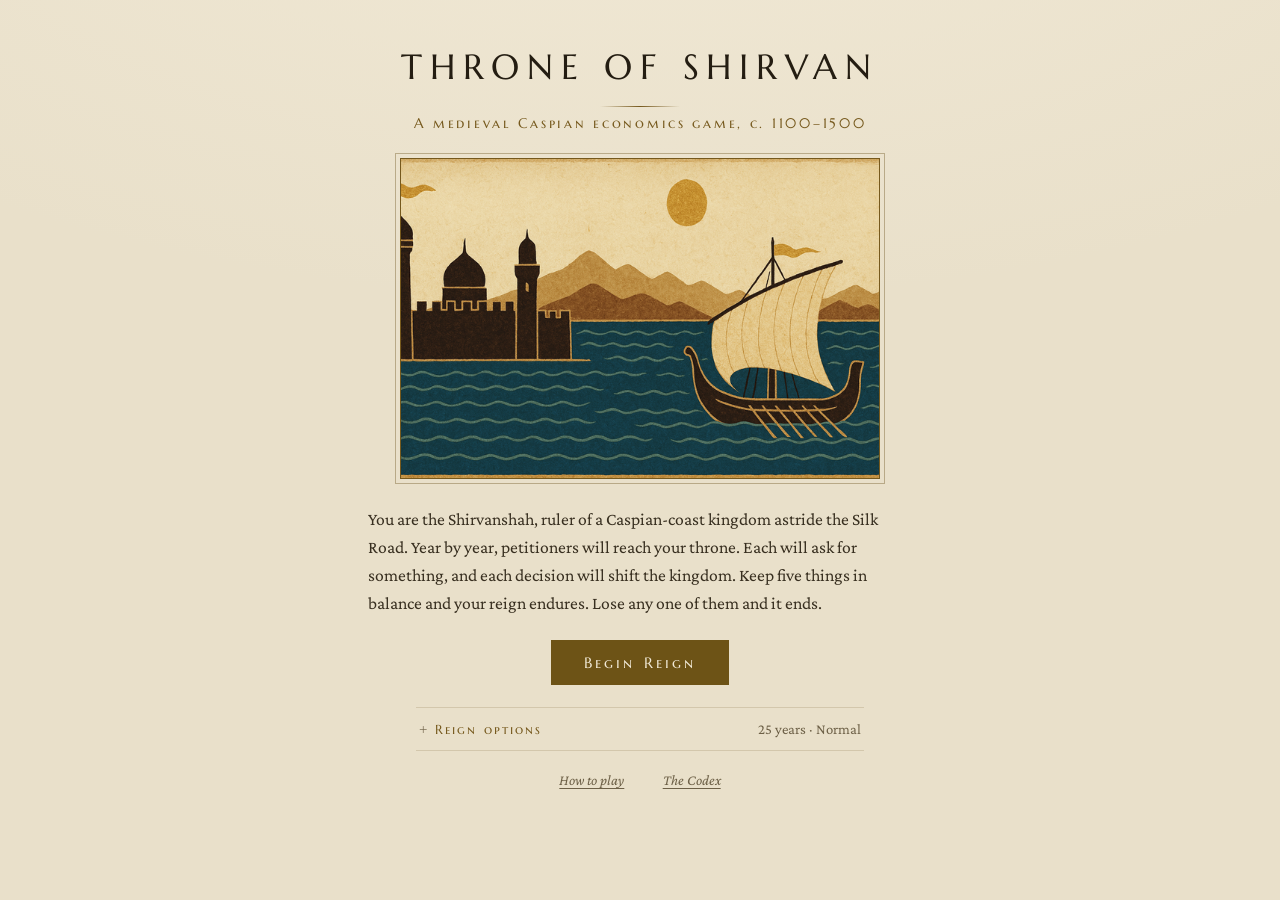
==== commit 7a5fcb06: "Friendly and fun pass" ====
--- a/index.html
+++ b/index.html
@@ -34,6 +34,37 @@
           title="Music"
         >
           <svg class="audio-icon" viewBox="0 0 24 24" aria-hidden="true">
+            <path
+              d="M9 18V6l10-2v12"
+              stroke="currentColor"
+              stroke-width="1.6"
+              fill="none"
+              stroke-linecap="round"
+              stroke-linejoin="round"
+            />
+            <circle cx="6.5" cy="18" r="2.5" fill="currentColor" />
+            <circle cx="16.5" cy="16" r="2.5" fill="currentColor" />
+            <line
+              class="audio-mute"
+              x1="3"
+              y1="3"
+              x2="22"
+              y2="22"
+              stroke="currentColor"
+              stroke-width="1.8"
+              stroke-linecap="round"
+            />
+          </svg>
+        </button>
+        <button
+          type="button"
+          class="audio-toggle"
+          id="sfx-toggle"
+          aria-pressed="true"
+          aria-label="Sound effects: on"
+          title="Sound effects"
+        >
+          <svg class="audio-icon" viewBox="0 0 24 24" aria-hidden="true">
             <path d="M3 9v6h4l5 5V4L7 9H3z" fill="currentColor" />
             <path
               class="audio-wave"
@@ -96,14 +127,19 @@
         </div>
         <h1>Throne of Shirvan</h1>
         <div class="hud-corner">
-          <button type="button" class="about-link" id="about-link">About / How to play</button>
-          <button type="button" class="about-link codex-link" id="codex-link" aria-haspopup="dialog">Codex</button>
+          <button type="button" class="about-link" id="about-link" aria-haspopup="dialog">How to play</button>
+          <button type="button" class="about-link codex-link" id="codex-link" aria-haspopup="dialog">Codex <span class="codex-count" id="codex-count"></span></button>
         </div>
         <ul class="stats" id="stats" aria-label="Kingdom stats"></ul>
+        <p class="counsel" id="counsel" role="status" hidden></p>
         <div class="reign" id="reign">
           <div class="timeline" id="timeline" aria-hidden="true"></div>
-          <p class="reign-label">Year <span id="cards-played">0</span> of <span id="reign-length">25</span></p>
-        </div>
+          <p class="reign-label">Year <span id="cards-played">1</span> of <span id="reign-length">25</span></p>
+        </div>
+        <section class="ambitions" id="ambitions" hidden aria-label="Ambitions for this reign">
+          <h2>Ambitions</h2>
+          <ul class="ambitions-list" id="ambitions-list"></ul>
+        </section>
         <section class="court" id="court" hidden aria-label="The court">
           <h2>The Court</h2>
           <ul class="court-list" id="court-list"></ul>
@@ -115,7 +151,7 @@
         <p class="last-entry" id="last-entry" hidden></p>
       </header>
 
-      <section class="card" id="card">
+      <section class="card" id="card" tabindex="-1" aria-labelledby="speaker">
         <header class="card-header">
           <div class="card-emblem" id="card-emblem" aria-hidden="true" hidden></div>
           <div class="speaker-block">
@@ -123,7 +159,9 @@
             <div class="affinity" id="affinity" hidden></div>
           </div>
         </header>
+        <p class="card-cause" id="card-cause" hidden></p>
         <p class="scenario" id="scenario" aria-live="polite" aria-atomic="true"></p>
+        <div class="outcome" id="outcome" aria-live="polite" hidden></div>
         <button type="button" class="concept-chip" id="concept-chip" hidden aria-expanded="false" aria-controls="concept-def"></button>
         <p class="concept-def" id="concept-def" hidden></p>
         <p class="explanation" id="explanation" aria-live="polite" aria-atomic="true" hidden></p>
@@ -150,50 +188,109 @@
           and each decision will shift the kingdom. Keep five things in balance
           and your reign endures. Lose any one of them and it ends.
         </p>
-        <ul class="intro-stat-key">
-          <li><span class="key-stat">Treasury</span>: your dinars and trade revenue.</li>
-          <li><span class="key-stat">People</span>: welfare and loyalty.</li>
-          <li><span class="key-stat">Military</span>: garrison and walls.</li>
-          <li><span class="key-stat">Faith</span>: clerical favour and religious balance.</li>
-          <li><span class="key-stat">Naphtha</span>: the Absheron oil; high reserves pay the treasury rent.</li>
-        </ul>
-        <div class="intro-setup" id="intro-setup">
-          <fieldset class="setup-group" id="reign-length-group">
-            <legend>Reign length</legend>
-            <label><input type="radio" name="reign-length" value="15" /> Short &middot; 15</label>
-            <label><input type="radio" name="reign-length" value="25" checked /> Standard &middot; 25</label>
-            <label><input type="radio" name="reign-length" value="40" /> Long &middot; 40</label>
-          </fieldset>
-
-          <fieldset class="setup-group difficulty" id="difficulty">
-            <legend>Difficulty</legend>
-            <label><input type="radio" name="difficulty" value="lenient" /> Lenient</label>
-            <label><input type="radio" name="difficulty" value="normal" checked /> Normal</label>
-            <label><input type="radio" name="difficulty" value="hard" /> Hard</label>
-            <label><input type="radio" name="difficulty" value="custom" /> Custom</label>
-          </fieldset>
-
-          <fieldset class="setup-group custom-stats" id="custom-stats" hidden>
-            <legend>Starting stats</legend>
-            <!-- sliders injected by populateCustomStats() -->
-          </fieldset>
-
-          <fieldset class="setup-group modifiers" id="modifiers">
-            <legend>Modifiers (optional)</legend>
-            <label title="Guess which stat shifts most before each result is revealed."><input type="checkbox" name="modifier" value="predict" /> Predict the outcome</label>
-            <label title="Crises strike at 20/80 instead of 15/85."><input type="checkbox" name="modifier" value="crisisHeavy" /> Crisis-prone court</label>
-            <label title="Every stat swing is amplified for a wilder reign."><input type="checkbox" name="modifier" value="volatile" /> Volatile fortunes</label>
-          </fieldset>
-
-          <label class="daily-toggle"><input type="checkbox" id="daily-toggle" /> Daily reign: the same deck for every player today</label>
-        </div>
+        <p class="intro-file-note" id="file-note" role="alert" hidden>
+          The game cannot run from a file opened straight off the disk. Close this tab and
+          double-click <b>play.cmd</b> in the game's folder.
+        </p>
         <div class="intro-actions">
           <button class="intro-begin" type="button" id="intro-begin">Begin Reign</button>
           <button class="intro-secondary" type="button" id="intro-secondary" hidden>Begin a New Reign</button>
-          <button class="intro-secondary" type="button" id="intro-codex">View the Codex</button>
+        </div>
+        <details class="intro-options" id="intro-options">
+          <summary><span class="intro-options-label">Reign options</span><span class="intro-options-summary" id="intro-summary"></span></summary>
+          <div class="intro-setup" id="intro-setup">
+            <fieldset class="setup-group" id="reign-length-group">
+              <legend>Reign length</legend>
+              <label><input type="radio" name="reign-length" value="15" /> Short &middot; 15</label>
+              <label><input type="radio" name="reign-length" value="25" checked /> Standard &middot; 25</label>
+              <label><input type="radio" name="reign-length" value="40" /> Long &middot; 40</label>
+            </fieldset>
+
+            <fieldset class="setup-group difficulty" id="difficulty">
+              <legend>Difficulty</legend>
+              <label><input type="radio" name="difficulty" value="lenient" /> Lenient</label>
+              <label><input type="radio" name="difficulty" value="normal" checked /> Normal</label>
+              <label><input type="radio" name="difficulty" value="hard" /> Hard</label>
+              <label><input type="radio" name="difficulty" value="custom" /> Custom</label>
+            </fieldset>
+
+            <fieldset class="setup-group custom-stats" id="custom-stats" hidden>
+              <legend>Starting stats</legend>
+              <!-- sliders injected by populateCustomStats() -->
+            </fieldset>
+
+            <fieldset class="setup-group modifiers" id="modifiers">
+              <legend>Modifiers</legend>
+              <label><input type="checkbox" name="modifier" value="predict" /><span><b>Predict the outcome.</b> Guess which stat moves most before each result.</span></label>
+              <label><input type="checkbox" name="modifier" value="crisisHeavy" /><span><b>Crisis-prone court.</b> Crises strike at 20 and 80 instead of 15 and 85.</span></label>
+              <label><input type="checkbox" name="modifier" value="volatile" /><span><b>Volatile fortunes.</b> Every stat swing is half again as large.</span></label>
+            </fieldset>
+
+            <label class="daily-toggle"><input type="checkbox" id="daily-toggle" /> Daily reign: the same deck for every player today</label>
+          </div>
+        </details>
+        <div class="intro-links">
+          <button class="intro-secondary" type="button" id="intro-help" aria-haspopup="dialog">How to play</button>
+          <button class="intro-secondary" type="button" id="intro-codex" aria-haspopup="dialog">The Codex</button>
         </div>
       </div>
     </section>
+
+    <div class="codex-overlay" id="help" hidden role="dialog" aria-modal="true" aria-label="How to play">
+      <div class="codex-panel help-panel">
+        <button type="button" class="codex-close" id="help-close" aria-label="Close">&times;</button>
+        <h2 class="codex-heading">How to play</h2>
+        <div class="help-body">
+          <h3 class="codex-section">The reign</h3>
+          <p>
+            Each card is one year. A petitioner asks, you give one of two answers, and the
+            five stats move. Reach the final year and the reign ends on your terms.
+          </p>
+          <h3 class="codex-section">The five stats</h3>
+          <ul class="stat-key" id="stat-key"></ul>
+          <p>
+            A stat at 0 ends the reign. So does a stat at 100: a vault too full draws
+            raiders, and an army too strong stops taking orders. Below 15 or above 85 a
+            crisis can interrupt the year.
+          </p>
+          <h3 class="codex-section">The court</h3>
+          <p>
+            Nine courtiers remember how you answer them. After each choice the card says
+            who approved and who did not. Carry one of them far enough either way and they
+            come back with something larger.
+          </p>
+          <h3 class="codex-section">Ambitions</h3>
+          <p>
+            Each reign opens with three ambitions. They are optional. Each one met adds
+            to the reign score.
+          </p>
+          <h3 class="codex-section">The Codex</h3>
+          <p>
+            Every card teaches one idea from economics. The Codex keeps the ideas you have
+            met and the endings you have reached, from one reign to the next.
+          </p>
+          <h3 class="codex-section">Controls</h3>
+          <dl class="help-keys">
+            <dt><kbd>1</kbd> or <kbd>&larr;</kbd></dt>
+            <dd>Give the first answer</dd>
+            <dt><kbd>2</kbd> or <kbd>&rarr;</kbd></dt>
+            <dd>Give the second answer</dd>
+            <dt><kbd>Enter</kbd></dt>
+            <dd>Continue</dd>
+            <dt><kbd>H</kbd> &middot; <kbd>C</kbd></dt>
+            <dd>Open this page &middot; open the Codex</dd>
+            <dt>Touch</dt>
+            <dd>Swipe the card toward an answer, or tap it</dd>
+            <dt>Underlined words</dt>
+            <dd>Hover or tap for a definition</dd>
+          </dl>
+          <div class="help-actions">
+            <button type="button" class="report-share" id="help-tour">Show the walkthrough</button>
+            <button type="button" class="report-share" id="help-title">Title screen</button>
+          </div>
+        </div>
+      </div>
+    </div>
 
     <div class="codex-overlay" id="codex" hidden role="dialog" aria-modal="true" aria-label="The Codex">
       <div class="codex-panel">
@@ -203,6 +300,16 @@
       </div>
     </div>
 
+    <script>
+      // The game is an ES module, and browsers will not load one from file://.
+      // Without this the title screen would sit there with buttons that do nothing.
+      if (location.protocol === "file:") {
+        document.getElementById("file-note").hidden = false;
+        document.querySelectorAll("#intro button").forEach(function (b) {
+          b.disabled = true;
+        });
+      }
+    </script>
     <script type="module" src="src/game.js" defer></script>
   </body>
 </html>
--- a/src/style.css
+++ b/src/style.css
@@ -43,7 +43,7 @@
     --text: #382f20;
     --text-bright: #241d12;
     --text-dim: #6d6047;
-    --brass: #8a6a24;
+    --brass: #76591d;
     --brass-bright: #6d5316;
     --brass-ink: #f1e9d6;
     --ember: #96351f;
@@ -98,7 +98,7 @@
   --text: #382f20;
   --text-bright: #241d12;
   --text-dim: #6d6047;
-  --brass: #8a6a24;
+  --brass: #76591d;
   --brass-bright: #6d5316;
   --brass-ink: #f1e9d6;
   --ember: #96351f;
@@ -283,6 +283,7 @@
 
 /* Panel headings shared by the dashboard sections */
 .panel-heading,
+.ambitions > h2,
 .court > h2,
 .matters > h2 {
   display: flex;
@@ -296,6 +297,7 @@
 }
 
 .panel-heading::after,
+.ambitions > h2::after,
 .court > h2::after,
 .matters > h2::after {
   content: "";
@@ -379,11 +381,11 @@
   font-variant-numeric: tabular-nums;
 }
 
-.stat[data-stat="treasury"] { --stat-color: var(--stat-treasury); }
-.stat[data-stat="people"]   { --stat-color: var(--stat-people); }
-.stat[data-stat="military"] { --stat-color: var(--stat-military); }
-.stat[data-stat="faith"]    { --stat-color: var(--stat-faith); }
-.stat[data-stat="naphtha"]  { --stat-color: var(--stat-naphtha); }
+[data-stat="treasury"] { --stat-color: var(--stat-treasury); }
+[data-stat="people"]   { --stat-color: var(--stat-people); }
+[data-stat="military"] { --stat-color: var(--stat-military); }
+[data-stat="faith"]    { --stat-color: var(--stat-faith); }
+[data-stat="naphtha"]  { --stat-color: var(--stat-naphtha); }
 
 .stat.warning .stat-name,
 .stat.warning .stat-value {
@@ -424,15 +426,17 @@
 
 .stat-delta {
   position: absolute;
-  right: 0;
-  bottom: 0;
+  right: 3.05rem;
+  bottom: -0.15rem;
+  padding: 0 0.35rem;
+  background: var(--ground);
   font-family: "Marcellus SC", Georgia, serif;
   font-size: 0.9rem;
   letter-spacing: 0.04em;
   font-variant-numeric: tabular-nums;
   pointer-events: none;
   z-index: 30;
-  animation: float-delta 1500ms ease-out forwards;
+  animation: float-delta 1400ms ease-out forwards;
 }
 
 .stat-delta.positive { color: var(--moss); }
@@ -441,7 +445,8 @@
 @keyframes float-delta {
   0%   { opacity: 0; transform: translate(0, 0.2rem); }
   15%  { opacity: 1; transform: translate(0, 0); }
-  100% { opacity: 0; transform: translate(0, -1.6rem); }
+  70%  { opacity: 1; transform: translate(0, -0.35rem); }
+  100% { opacity: 0; transform: translate(0, -0.7rem); }
 }
 
 .stat-delta-note {
@@ -463,6 +468,14 @@
   30% { box-shadow: 0 0 0 2px var(--brass); }
   100% { box-shadow: none; }
 }
+.stat.pulse.pulse-down .stat-track {
+  animation-name: stat-pulse-down;
+}
+@keyframes stat-pulse-down {
+  0% { box-shadow: none; }
+  30% { box-shadow: 0 0 0 2px var(--ember); }
+  100% { box-shadow: none; }
+}
 
 /* --- Reign track --- */
 
@@ -485,6 +498,10 @@
 .tl-notch.filled {
   background: var(--brass);
 }
+.tl-notch.current {
+  background: var(--brass-bright);
+  opacity: 0.5;
+}
 .tl-notch.act-start {
   margin-left: 8px;
 }
@@ -505,12 +522,15 @@
 
 /* --- The court (dashboard roster) --- */
 
+.ambitions,
 .court,
 .matters {
   margin-top: 1.1rem;
 }
+.ambitions[hidden],
 .court[hidden],
 .matters[hidden],
+.counsel[hidden],
 .last-entry[hidden] {
   display: none;
 }
@@ -596,6 +616,10 @@
   transition: opacity 150ms ease, transform 180ms ease;
   transform-origin: center center;
   touch-action: pan-y;
+}
+
+.card:focus {
+  outline: none;
 }
 
 .card.fading {
@@ -845,6 +869,7 @@
 
 .options button:hover {
   border-color: var(--brass);
+  background-color: var(--tint);
 }
 
 .options button:active {
@@ -923,6 +948,11 @@
 }
 .option-preview-chip.positive { color: var(--moss); }
 .option-preview-chip.negative { color: var(--ember); }
+.option-preview-chip.fatal {
+  color: var(--ember);
+  border: 1px solid var(--ember);
+  padding: 0 0.45rem;
+}
 
 @media (hover: none), (pointer: coarse) {
   .option-preview {
@@ -1251,22 +1281,20 @@
   font-size: 1.1rem;
 }
 
-.intro-stat-key {
+.stat-key {
   list-style: none;
   text-align: left;
-  border-top: 1px solid var(--hairline);
-  border-bottom: 1px solid var(--hairline);
-  padding: 0.8rem 0.2rem;
-  margin: 0 0 1.6rem;
+  padding: 0;
+  margin: 0 0 0.7rem;
   font-size: 0.98rem;
   line-height: 1.55;
 }
 
-.intro-stat-key li {
+.stat-key li {
   margin: 0.15rem 0;
 }
 
-.intro-stat-key .key-stat {
+.stat-key .key-stat {
   font-family: "Marcellus SC", Georgia, serif;
   font-size: 0.85rem;
   letter-spacing: 0.12em;
@@ -1278,7 +1306,8 @@
   flex-direction: column;
   align-items: center;
   gap: 0.7rem;
-  margin: 0 0 1.5rem;
+  margin: 0;
+  padding: 0.9rem 0 1rem;
 }
 .intro-setup[hidden] {
   display: none;
@@ -1320,7 +1349,14 @@
   align-items: flex-start;
 }
 .intro-setup .modifiers label {
-  font-style: italic;
+  align-items: baseline;
+  gap: 0.5rem;
+  text-align: left;
+  line-height: 1.35;
+}
+.intro-setup .modifiers b {
+  font-weight: 500;
+  color: var(--text-bright);
 }
 .intro-setup .custom-stats {
   flex-direction: column;
@@ -1353,7 +1389,6 @@
   display: inline-flex;
   align-items: center;
   gap: 0.4rem;
-  font-style: italic;
   font-size: 0.92rem;
   color: var(--text-dim);
   cursor: pointer;
@@ -1364,6 +1399,7 @@
   flex-direction: column;
   gap: 0.6rem;
   align-items: center;
+  margin: 0 0 1.4rem;
 }
 
 .intro-begin {
@@ -1423,10 +1459,12 @@
   display: none;
 }
 
-.tutorial-backdrop {
+.tutorial-spot {
   position: absolute;
-  inset: 0;
-  background: var(--scrim);
+  border: 1px solid var(--brass);
+  box-shadow: 0 0 0 200vmax var(--scrim);
+  pointer-events: none;
+  transition: left 220ms ease, top 220ms ease, width 220ms ease, height 220ms ease;
 }
 
 .tutorial-tip {
@@ -1437,7 +1475,7 @@
   padding: 0.65rem 0.85rem;
   font-size: 0.98rem;
   line-height: 1.4;
-  max-width: 15.5rem;
+  max-width: 17.5rem;
   pointer-events: auto;
 }
 
@@ -1527,9 +1565,34 @@
   border-top: 7px solid var(--ground-2);
 }
 
+.tutorial-actions {
+  display: flex;
+  align-items: center;
+  gap: 0.9rem;
+  margin-top: 0.6rem;
+}
+
+.tutorial-skip {
+  background: none;
+  border: none;
+  padding: 0.2rem 0;
+  font-family: "Marcellus SC", Georgia, serif;
+  font-size: 0.72rem;
+  letter-spacing: 0.14em;
+  color: var(--text-dim);
+  cursor: pointer;
+}
+.tutorial-skip[hidden] {
+  display: none;
+}
+.tutorial-skip:hover,
+.tutorial-skip:focus-visible {
+  color: var(--brass-bright);
+  outline: none;
+}
+
 .tutorial-dismiss {
   display: block;
-  margin-top: 0.55rem;
   font-family: "Marcellus SC", Georgia, serif;
   font-size: 0.74rem;
   letter-spacing: 0.16em;
@@ -1661,15 +1724,42 @@
   color: var(--text-bright);
 }
 .codex-stats {
-  display: flex;
-  flex-wrap: wrap;
-  justify-content: center;
-  gap: 0.4rem 1.1rem;
+  display: grid;
+  grid-template-columns: repeat(3, 1fr);
+  gap: 1.1rem;
   font-family: "Marcellus SC", Georgia, serif;
   font-size: 0.78rem;
   letter-spacing: 0.1em;
-  color: var(--brass);
+  color: var(--text-dim);
+  margin: 0 0 0.6rem;
+}
+.codex-meter-count {
+  font-family: "Marcellus", Georgia, serif;
+  font-size: 1.05rem;
+  letter-spacing: 0.02em;
+  color: var(--text-bright);
+  font-variant-numeric: tabular-nums;
+}
+.codex-meter-track {
+  display: block;
+  height: 4px;
+  margin-top: 0.3rem;
+  background: var(--gauge-bg);
+}
+.codex-meter-track > span {
+  display: block;
+  height: 100%;
+  background: var(--brass);
+}
+.codex-records {
   margin: 0 0 1.2rem;
+  font-size: 0.92rem;
+  color: var(--text-dim);
+}
+.codex-locked-note {
+  margin: 0.7rem 0 0;
+  font-size: 0.95rem;
+  color: var(--text-dim);
 }
 .codex-section {
   font-family: "Marcellus SC", Georgia, serif;
@@ -1854,8 +1944,16 @@
     transform: none;
   }
   .card.dealing,
-  .explanation:not([hidden]) {
+  .card[data-card-type="crisis"].dealing,
+  .explanation:not([hidden]),
+  .outcome:not([hidden]),
+  .outcome-stats li {
     animation: none;
+  }
+  .tutorial-spot,
+  .stat-ghost,
+  .stat {
+    transition: none;
   }
   .stat-delta {
     animation: none;
@@ -1888,8 +1986,28 @@
   .theme-toggle:focus-visible,
   .intro-secondary:focus-visible,
   .tutorial-dismiss:focus-visible,
+  .tutorial-skip:focus-visible,
+  .options-secondary:focus-visible,
+  .intro-options > summary:focus-visible,
   .chronicle > summary:focus-visible {
     outline: 2px solid Highlight;
+  }
+  .tutorial-spot {
+    border: 2px solid Highlight;
+  }
+  .stat-ghost {
+    background: Highlight;
+    opacity: 0.5;
+  }
+  .stat-mark {
+    background: CanvasText;
+  }
+  .traj-line,
+  .traj-end {
+    stroke: CanvasText;
+  }
+  .codex-meter-track > span {
+    background: Highlight;
   }
   .gloss {
     text-decoration-color: LinkText;
@@ -1919,14 +2037,6 @@
   .intro {
     padding: 1.2rem 0.8rem;
   }
-  .stat {
-    grid-template-columns: 4.4rem 1fr 2rem;
-    gap: 0.45rem;
-  }
-  .stat-name {
-    font-size: 0.7rem;
-    letter-spacing: 0.08em;
-  }
   .card-emblem[data-kind="portrait"] img {
     width: 80px;
     height: 80px;
@@ -1945,10 +2055,9 @@
   .card.ending .speaker {
     font-size: 1.5rem;
   }
-  /* the mid-reign dashboard extras stay out of the way on a phone */
-  .court,
-  .matters {
-    margin-top: 0.8rem;
+  .codex-stats {
+    gap: 0.6rem;
+    font-size: 0.68rem;
   }
 }
 
@@ -1976,6 +2085,15 @@
     position: sticky;
     top: 2rem;
     display: block;
+    max-height: calc(100vh - 4rem);
+    overflow-y: auto;
+    overflow-x: hidden;
+    scrollbar-width: thin;
+    scrollbar-color: var(--hairline) transparent;
+  }
+  .stat[data-tooltip]:hover::after,
+  .stat[data-tooltip]:focus-within::after {
+    max-width: 17rem;
   }
   .hud-toggles {
     float: left;
@@ -2005,3 +2123,716 @@
     font-size: 2.3rem;
   }
 }
+
+/* ------------------------------------------------------------------ */
+/* Readable play: previews, outcomes, causes, ambitions                */
+/* ------------------------------------------------------------------ */
+
+.visually-hidden {
+  position: absolute;
+  width: 1px;
+  height: 1px;
+  overflow: hidden;
+  clip-path: inset(50%);
+  white-space: nowrap;
+}
+
+.codex-count {
+  font-family: "Marcellus", Georgia, serif;
+  letter-spacing: 0.02em;
+  font-variant-numeric: tabular-nums;
+}
+
+/* --- Gauge preview: where the answer under the pointer would leave you --- */
+
+.stat {
+  transition: opacity 140ms ease;
+}
+
+.stat-ghost {
+  position: absolute;
+  top: 0;
+  bottom: 0;
+  width: 0;
+  pointer-events: none;
+  transition: left 120ms ease-out, width 120ms ease-out;
+}
+
+/* a gain: a paler run of the stat's own colour beyond the fill */
+.stat.preview-up .stat-ghost {
+  background: var(--stat-color, var(--brass));
+  opacity: 0.5;
+}
+
+/* the needle: exactly where the stat would come to rest */
+.stat-mark {
+  position: absolute;
+  top: -4px;
+  bottom: -4px;
+  width: 2px;
+  margin-left: -1px;
+  z-index: 3;
+  background: var(--text-bright);
+  opacity: 0;
+  pointer-events: none;
+}
+.stat.previewing .stat-mark {
+  opacity: 1;
+}
+.stat.preview-fatal .stat-mark {
+  background: var(--ember);
+}
+
+/* a loss: the part of the fill that would go, hatched out */
+.stat.preview-down .stat-ghost {
+  background: repeating-linear-gradient(
+    135deg,
+    var(--ground) 0 2px,
+    transparent 2px 4px
+  );
+}
+
+.stats.previewing .stat:not(.previewing) {
+  opacity: 0.5;
+}
+
+.stat.preview-up .stat-value {
+  color: var(--moss);
+}
+.stat.preview-down .stat-value,
+.stat.preview-fatal .stat-name {
+  color: var(--ember);
+}
+.stat.preview-fatal .stat-track {
+  box-shadow: 0 0 0 1px var(--ember);
+}
+
+/* --- Counsel --- */
+
+.counsel {
+  margin: 0 0 0.55rem;
+  font-size: 0.9rem;
+  line-height: 1.35;
+  color: var(--ember);
+}
+
+/* --- Ambitions --- */
+
+.ambitions-list,
+.report-ambitions {
+  list-style: none;
+  margin: 0;
+  padding: 0;
+}
+
+.ambition {
+  position: relative;
+  display: grid;
+  grid-template-columns: 1fr auto;
+  column-gap: 0.7rem;
+  align-items: baseline;
+  padding: 0.22rem 0 0.22rem 1.1rem;
+  font-size: 0.92rem;
+  line-height: 1.4;
+  color: var(--text-dim);
+}
+
+/* an open diamond that fills when the ambition is met */
+.ambition::before {
+  content: "";
+  position: absolute;
+  left: 1px;
+  top: 0.68rem;
+  width: 6px;
+  height: 6px;
+  transform: rotate(45deg);
+  border: 1px solid var(--brass);
+}
+.ambition[data-status="met"]::before {
+  background: var(--brass);
+}
+.ambition[data-status="met"] .ambition-text {
+  color: var(--text);
+}
+.ambition[data-status="failed"]::before {
+  border-color: var(--text-dim);
+  opacity: 0.6;
+}
+.ambition[data-status="failed"] .ambition-text {
+  text-decoration: line-through;
+  text-decoration-color: var(--hairline);
+}
+
+.ambition-note {
+  font-family: "Marcellus SC", Georgia, serif;
+  font-size: 0.68rem;
+  letter-spacing: 0.14em;
+  white-space: nowrap;
+  color: var(--text-dim);
+}
+.ambition[data-status="met"] .ambition-note {
+  color: var(--brass-bright);
+}
+
+/* --- Why this card --- */
+
+.card-cause {
+  margin: -0.35rem 0 0.95rem;
+  font-family: "Marcellus SC", Georgia, serif;
+  font-size: 0.76rem;
+  letter-spacing: 0.12em;
+  color: var(--text-dim);
+}
+.card-cause[hidden] {
+  display: none;
+}
+.card[data-card-type="crisis"] .card-cause {
+  color: var(--ember);
+}
+
+/* --- Result view: the petition steps back, the outcome steps forward --- */
+
+.card[data-view="result"] .scenario {
+  font-size: 1.02rem;
+  line-height: 1.5;
+  color: var(--text-dim);
+  margin-bottom: 1.1rem;
+}
+.card[data-view="result"] .scenario::first-letter {
+  font: inherit;
+  float: none;
+  padding: 0;
+  color: inherit;
+}
+
+.outcome {
+  max-width: 62ch;
+  margin: 0 0 1.25rem;
+  padding: 0.75rem 0 0.8rem;
+  border-top: 1px solid var(--hairline);
+  border-bottom: 1px solid var(--hairline);
+  animation: explain-in 300ms ease-out both;
+}
+.outcome[hidden] {
+  display: none;
+}
+
+.outcome-line {
+  display: grid;
+  grid-template-columns: 8.4rem 1fr;
+  column-gap: 0.6rem;
+  align-items: baseline;
+  margin: 0.14rem 0;
+  font-size: 0.98rem;
+  line-height: 1.45;
+  color: var(--text);
+}
+
+.outcome-label {
+  font-family: "Marcellus SC", Georgia, serif;
+  font-size: 0.7rem;
+  letter-spacing: 0.16em;
+  color: var(--brass);
+}
+
+.outcome-decree .outcome-text {
+  font-size: 1.06rem;
+  color: var(--text-bright);
+}
+
+.outcome-text b {
+  font-weight: 500;
+  color: var(--text-bright);
+}
+
+.outcome-line.ambition-met .outcome-label {
+  color: var(--moss);
+}
+.outcome-line.ambition-failed .outcome-label {
+  color: var(--ember);
+}
+
+.outcome-stats {
+  list-style: none;
+  display: flex;
+  flex-wrap: wrap;
+  gap: 0.25rem 1.5rem;
+  margin: 0.5rem 0 0.55rem;
+  padding: 0;
+  font-variant-numeric: tabular-nums;
+}
+.outcome-stats li {
+  display: inline-flex;
+  align-items: baseline;
+  gap: 0.4rem;
+  animation: explain-in 320ms ease-out both;
+}
+.outcome-stats li:nth-child(2) { animation-delay: 60ms; }
+.outcome-stats li:nth-child(3) { animation-delay: 120ms; }
+.outcome-stats li:nth-child(4) { animation-delay: 180ms; }
+.outcome-stats li:nth-child(5) { animation-delay: 240ms; }
+
+.os-name {
+  font-family: "Marcellus SC", Georgia, serif;
+  font-size: 0.74rem;
+  letter-spacing: 0.12em;
+  color: var(--text-dim);
+}
+.os-from,
+.os-arrow {
+  color: var(--text-dim);
+}
+.os-to {
+  font-family: "Marcellus", Georgia, serif;
+  font-size: 1.1rem;
+}
+.outcome-stats .gain .os-to { color: var(--moss); }
+.outcome-stats .loss .os-to { color: var(--ember); }
+
+.concept-chip.is-new::after {
+  content: "New in the Codex";
+  margin-left: 0.9rem;
+  padding-left: 0.9rem;
+  border-left: 1px solid var(--hairline);
+  color: var(--moss);
+  font-size: 0.66rem;
+  letter-spacing: 0.14em;
+}
+
+/* --- Answers: first on the left, second on the right --- */
+
+.key-hint-swipe {
+  display: none;
+}
+@media (hover: none), (pointer: coarse) {
+  .key-hint-key {
+    display: none;
+  }
+  .key-hint-swipe {
+    display: inline;
+  }
+}
+
+.option-preview-chip.rent {
+  color: var(--text-dim);
+}
+
+@media (min-width: 40rem) {
+  .options[data-layout="pair"] {
+    flex-direction: row;
+    align-items: stretch;
+    max-width: 76ch;
+  }
+  .options[data-layout="pair"] button {
+    flex: 1 1 0;
+    align-content: flex-start;
+    align-items: flex-start;
+  }
+  .options[data-layout="pair"] .key-hint {
+    margin-top: 0.15rem;
+  }
+}
+
+.options button.options-secondary {
+  justify-content: center;
+  background: none;
+  border-color: transparent;
+  padding: 0.35rem 0.6rem;
+  font-family: "Marcellus SC", Georgia, serif;
+  font-size: 0.78rem;
+  letter-spacing: 0.14em;
+  color: var(--text-dim);
+}
+.options button.options-secondary:hover,
+.options button.options-secondary:focus-visible {
+  color: var(--brass-bright);
+  background: none;
+  border-color: transparent;
+}
+
+/* a crisis does not arrive quietly */
+@keyframes card-crisis {
+  0%   { opacity: 0; transform: translateX(0); }
+  20%  { opacity: 1; transform: translateX(-7px); }
+  40%  { transform: translateX(6px); }
+  60%  { transform: translateX(-4px); }
+  80%  { transform: translateX(2px); }
+  100% { transform: none; }
+}
+.card[data-card-type="crisis"].dealing {
+  animation: card-crisis 420ms ease-out;
+}
+
+/* ------------------------------------------------------------------ */
+/* Title screen options, How to play                                   */
+/* ------------------------------------------------------------------ */
+
+.intro-options {
+  max-width: 28rem;
+  margin: 0 auto 1rem;
+  text-align: left;
+  border-top: 1px solid var(--hairline-soft);
+  border-bottom: 1px solid var(--hairline-soft);
+}
+.intro-options > summary {
+  display: flex;
+  justify-content: space-between;
+  align-items: baseline;
+  gap: 1rem;
+  padding: 0.6rem 0.2rem;
+  cursor: pointer;
+  list-style: none;
+}
+.intro-options > summary::-webkit-details-marker {
+  display: none;
+}
+.intro-options > summary:focus-visible {
+  outline: 2px solid var(--brass-bright);
+  outline-offset: 2px;
+}
+.intro-options-label {
+  font-family: "Marcellus SC", Georgia, serif;
+  font-size: 0.8rem;
+  letter-spacing: 0.16em;
+  color: var(--brass);
+}
+.intro-options-label::before {
+  content: "+ ";
+  color: var(--text-dim);
+}
+.intro-options[open] .intro-options-label::before {
+  content: "− ";
+}
+.intro-options-summary {
+  font-size: 0.92rem;
+  color: var(--text-dim);
+  text-align: right;
+}
+.intro-options > summary:hover .intro-options-label {
+  color: var(--brass-bright);
+}
+.intro-options[open] > summary {
+  border-bottom: 1px solid var(--hairline-soft);
+}
+
+.intro-links {
+  display: flex;
+  justify-content: center;
+  gap: 1.2rem;
+}
+
+.help-body p {
+  margin: 0 0 0.7rem;
+  line-height: 1.5;
+}
+
+.help-keys {
+  display: grid;
+  grid-template-columns: max-content 1fr;
+  gap: 0.35rem 1.1rem;
+  margin: 0 0 1.3rem;
+}
+.help-keys dt {
+  color: var(--text-bright);
+}
+.help-keys dd {
+  margin: 0;
+  color: var(--text);
+}
+.help-keys kbd {
+  display: inline-block;
+  min-width: 1.5rem;
+  padding: 0.02rem 0.35rem;
+  border: 1px solid var(--hairline);
+  font-family: "Marcellus", Georgia, serif;
+  font-size: 0.85rem;
+  text-align: center;
+  color: var(--brass-bright);
+}
+
+.help-actions {
+  display: flex;
+  flex-wrap: wrap;
+  gap: 0.7rem;
+}
+
+/* ------------------------------------------------------------------ */
+/* Ending recap                                                        */
+/* ------------------------------------------------------------------ */
+
+.report-epithet {
+  margin: 0 0 0.6rem;
+}
+.report-kicker {
+  display: block;
+  font-family: "Marcellus SC", Georgia, serif;
+  font-size: 0.72rem;
+  letter-spacing: 0.22em;
+  color: var(--brass);
+}
+.report-name {
+  font-family: "Marcellus", Georgia, serif;
+  font-size: 1.55rem;
+  letter-spacing: 0.05em;
+  color: var(--text-bright);
+}
+
+.report-ambitions {
+  max-width: 31rem;
+  margin: 0.3rem auto 1.2rem;
+  text-align: left;
+}
+
+/* One small line per stat, all on the same 0 to 100 scale. */
+.trajectories {
+  display: grid;
+  grid-template-columns: repeat(5, 1fr);
+  gap: 1rem;
+  margin: 0 0 1.3rem;
+  text-align: left;
+}
+.traj {
+  margin: 0;
+  min-width: 0;
+}
+.traj figcaption {
+  display: flex;
+  justify-content: space-between;
+  align-items: baseline;
+  gap: 0.4rem;
+  margin-bottom: 0.3rem;
+}
+.traj-name {
+  font-family: "Marcellus SC", Georgia, serif;
+  font-size: 0.72rem;
+  letter-spacing: 0.1em;
+  color: var(--text-dim);
+}
+.traj-range {
+  font-size: 0.84rem;
+  color: var(--text);
+  white-space: nowrap;
+  font-variant-numeric: tabular-nums;
+}
+.traj svg {
+  display: block;
+  width: 100%;
+  height: 46px;
+  overflow: visible;
+  cursor: crosshair;
+  touch-action: pan-y;
+  background: var(--tint);
+}
+.traj-line {
+  fill: none;
+  stroke: var(--stat-color, var(--brass));
+  stroke-width: 2;
+  stroke-linejoin: round;
+  stroke-linecap: round;
+  vector-effect: non-scaling-stroke;
+}
+.traj-edge {
+  stroke: var(--ember);
+  stroke-width: 1;
+  stroke-dasharray: 2 4;
+  opacity: 0.45;
+  vector-effect: non-scaling-stroke;
+}
+.traj-end {
+  stroke: var(--stat-color, var(--brass));
+  stroke-width: 7;
+  stroke-linecap: round;
+  vector-effect: non-scaling-stroke;
+}
+.traj-cursor {
+  stroke: var(--text-dim);
+  stroke-width: 1;
+  opacity: 0;
+  vector-effect: non-scaling-stroke;
+}
+.traj.reading .traj-cursor {
+  opacity: 1;
+}
+
+@media (max-width: 40rem) {
+  .trajectories {
+    grid-template-columns: 1fr;
+    gap: 0.6rem;
+  }
+  .traj {
+    display: grid;
+    grid-template-columns: 7.5rem 1fr;
+    column-gap: 0.8rem;
+    align-items: center;
+  }
+  .traj figcaption {
+    flex-direction: column;
+    align-items: flex-start;
+    gap: 0;
+    margin: 0;
+  }
+  .traj svg {
+    height: 34px;
+  }
+  .outcome-line {
+    grid-template-columns: 1fr;
+  }
+  .outcome-stats {
+    gap: 0.2rem 1.1rem;
+  }
+}
+
+/* ------------------------------------------------------------------ */
+/* Single column (phones, narrow windows): gauges in one strip, the    */
+/* card straight after them, the rest of the dashboard below the card  */
+/* ------------------------------------------------------------------ */
+
+@media (max-width: 63.99rem) {
+  #app {
+    display: grid;
+    grid-template-columns: auto 1fr;
+    align-items: start;
+  }
+  /* the HUD's parts become rows of the page, so the card can sit between them */
+  .hud {
+    display: contents;
+  }
+  .hud > h1,
+  .stats,
+  .counsel,
+  .reign,
+  .card,
+  .ambitions,
+  .court,
+  .matters,
+  .last-entry {
+    grid-column: 1 / -1;
+  }
+  .card {
+    order: 1;
+    margin-top: 1.1rem;
+  }
+  .ambitions,
+  .court,
+  .matters,
+  .last-entry {
+    order: 2;
+  }
+  .ambitions {
+    margin-top: 2rem;
+    padding-top: 1.1rem;
+    border-top: 1px solid var(--hairline);
+  }
+
+  .stats {
+    display: grid;
+    grid-template-columns: repeat(5, 1fr);
+    gap: 0.9rem;
+    padding: 0.7rem 0 0.5rem;
+  }
+  .stat {
+    grid-template-columns: 1fr auto;
+    grid-template-areas: "name value" "track track";
+    gap: 0.25rem 0.3rem;
+    min-width: 0;
+  }
+  .stat-name {
+    grid-area: name;
+    font-size: 0.7rem;
+    letter-spacing: 0.06em;
+    white-space: nowrap;
+    overflow: hidden;
+  }
+  .stat-value {
+    grid-area: value;
+    font-size: 0.9rem;
+  }
+  .stat-track {
+    grid-area: track;
+    height: 7px;
+  }
+  /* at this width the 5% notches would swallow the fill */
+  .stat-track::after {
+    display: none;
+  }
+  /* under the gauge, clear of the stat's name and value */
+  .stat-delta {
+    right: 0;
+    top: calc(100% + 0.5rem);
+    bottom: auto;
+    padding: 0 0.2rem;
+    font-size: 0.82rem;
+  }
+  .stat[data-tooltip]:hover::after,
+  .stat[data-tooltip]:focus-within::after {
+    width: max-content;
+    max-width: min(17rem, 80vw);
+  }
+  .stat:nth-child(3)[data-tooltip]::after {
+    left: 50%;
+    transform: translateX(-50%);
+  }
+  .stat:nth-child(n + 4)[data-tooltip]::after {
+    left: auto;
+    right: 0;
+  }
+}
+
+@media (max-width: 30rem) {
+  .stats {
+    gap: 0.55rem;
+  }
+  .stat {
+    grid-template-areas: "name name" "track value";
+    gap: 0.2rem 0.3rem;
+  }
+  .stat-name {
+    font-size: 0.64rem;
+    letter-spacing: 0.04em;
+  }
+  .stat-value {
+    font-size: 0.82rem;
+    line-height: 1;
+  }
+  .hud-corner {
+    gap: 0.8rem;
+  }
+}
+
+/* Short windows: keep Begin on the first screen by letting the picture shrink. */
+@media (max-height: 44rem) {
+  .intro {
+    padding-top: 1.2rem;
+  }
+  .intro-scene {
+    width: auto;
+    max-width: 100%;
+    max-height: 30vh;
+    margin-bottom: 1.1rem;
+  }
+  .intro-subtitle {
+    margin-bottom: 1rem;
+  }
+}
+
+/* Shown only when index.html is opened from disk, where the game cannot load. */
+.intro-file-note {
+  max-width: 28rem;
+  margin: 0 auto 1.2rem;
+  padding: 0.7rem 0.9rem;
+  border: 1px solid var(--ember);
+  color: var(--text-bright);
+  text-align: left;
+  line-height: 1.45;
+}
+.intro-file-note[hidden] {
+  display: none;
+}
+.intro-file-note b {
+  color: var(--ember);
+  font-weight: 600;
+}
+.intro button:disabled {
+  opacity: 0.45;
+  cursor: not-allowed;
+}
